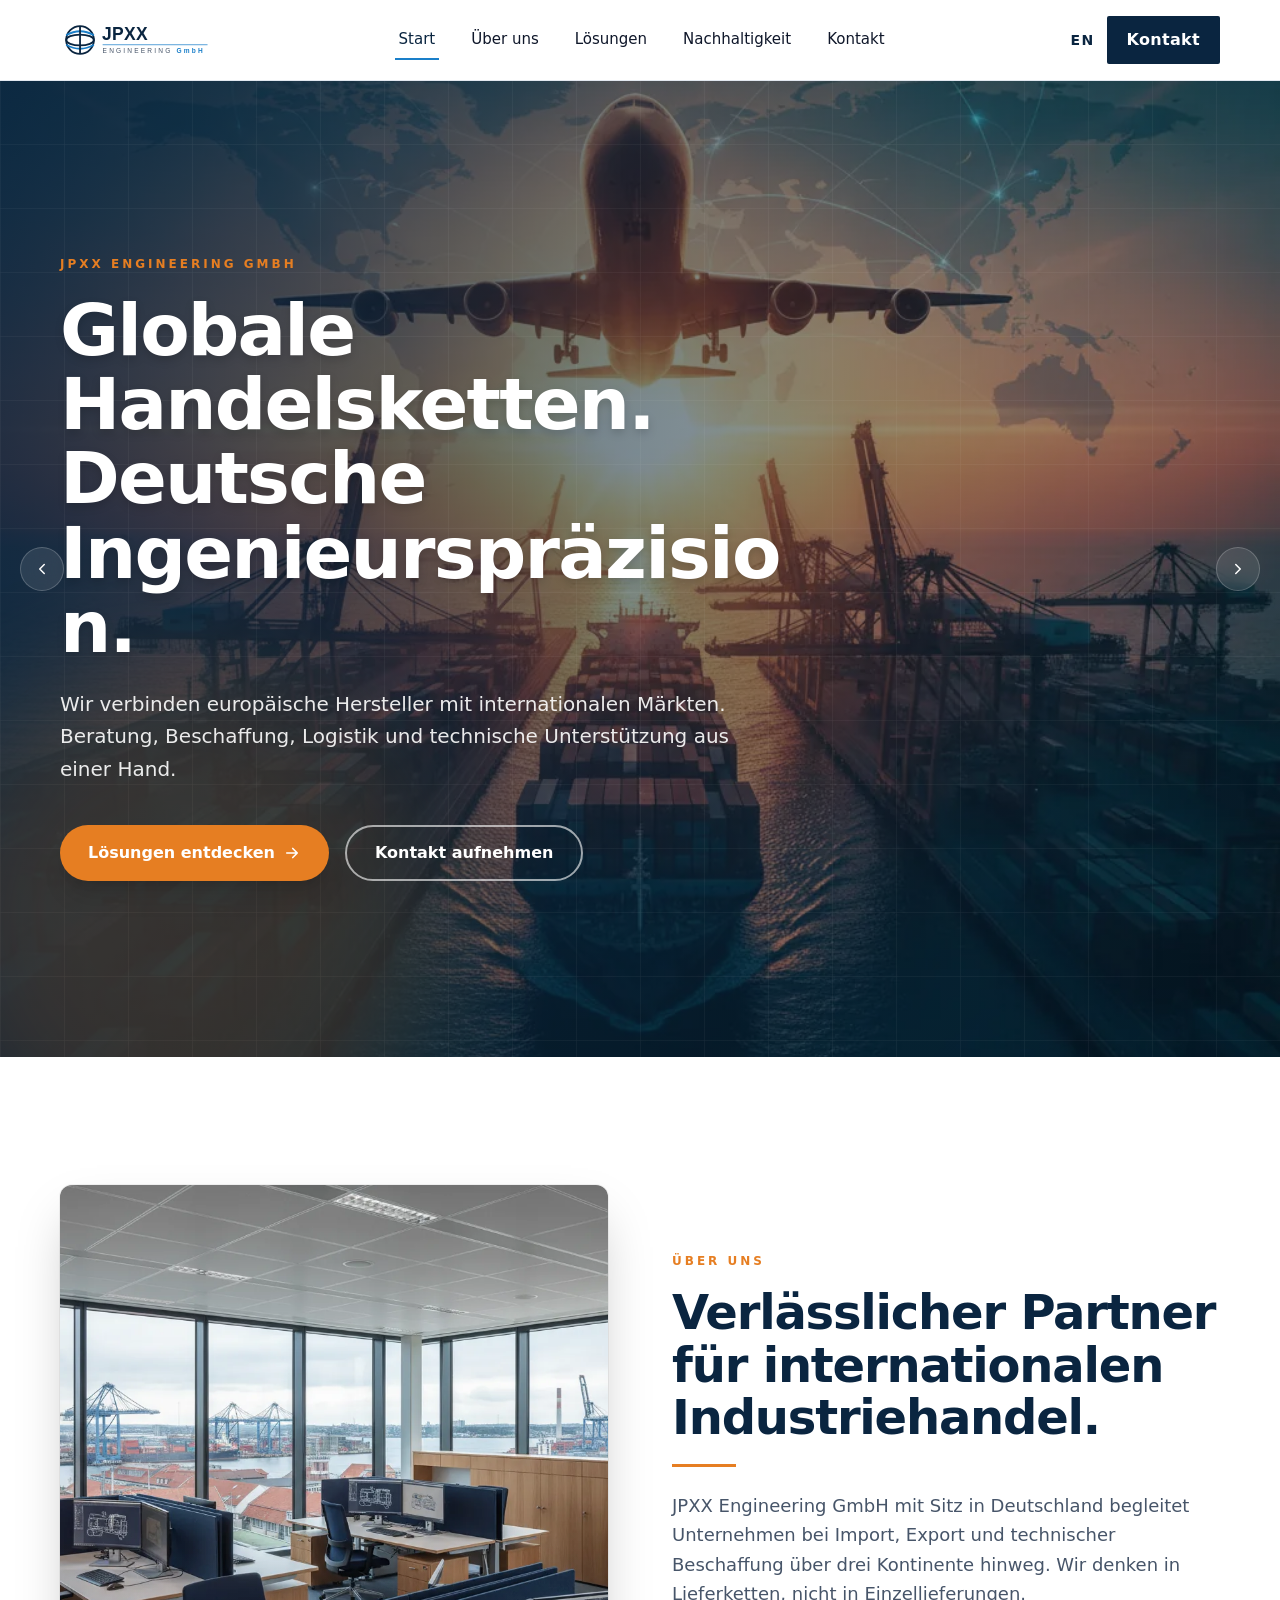
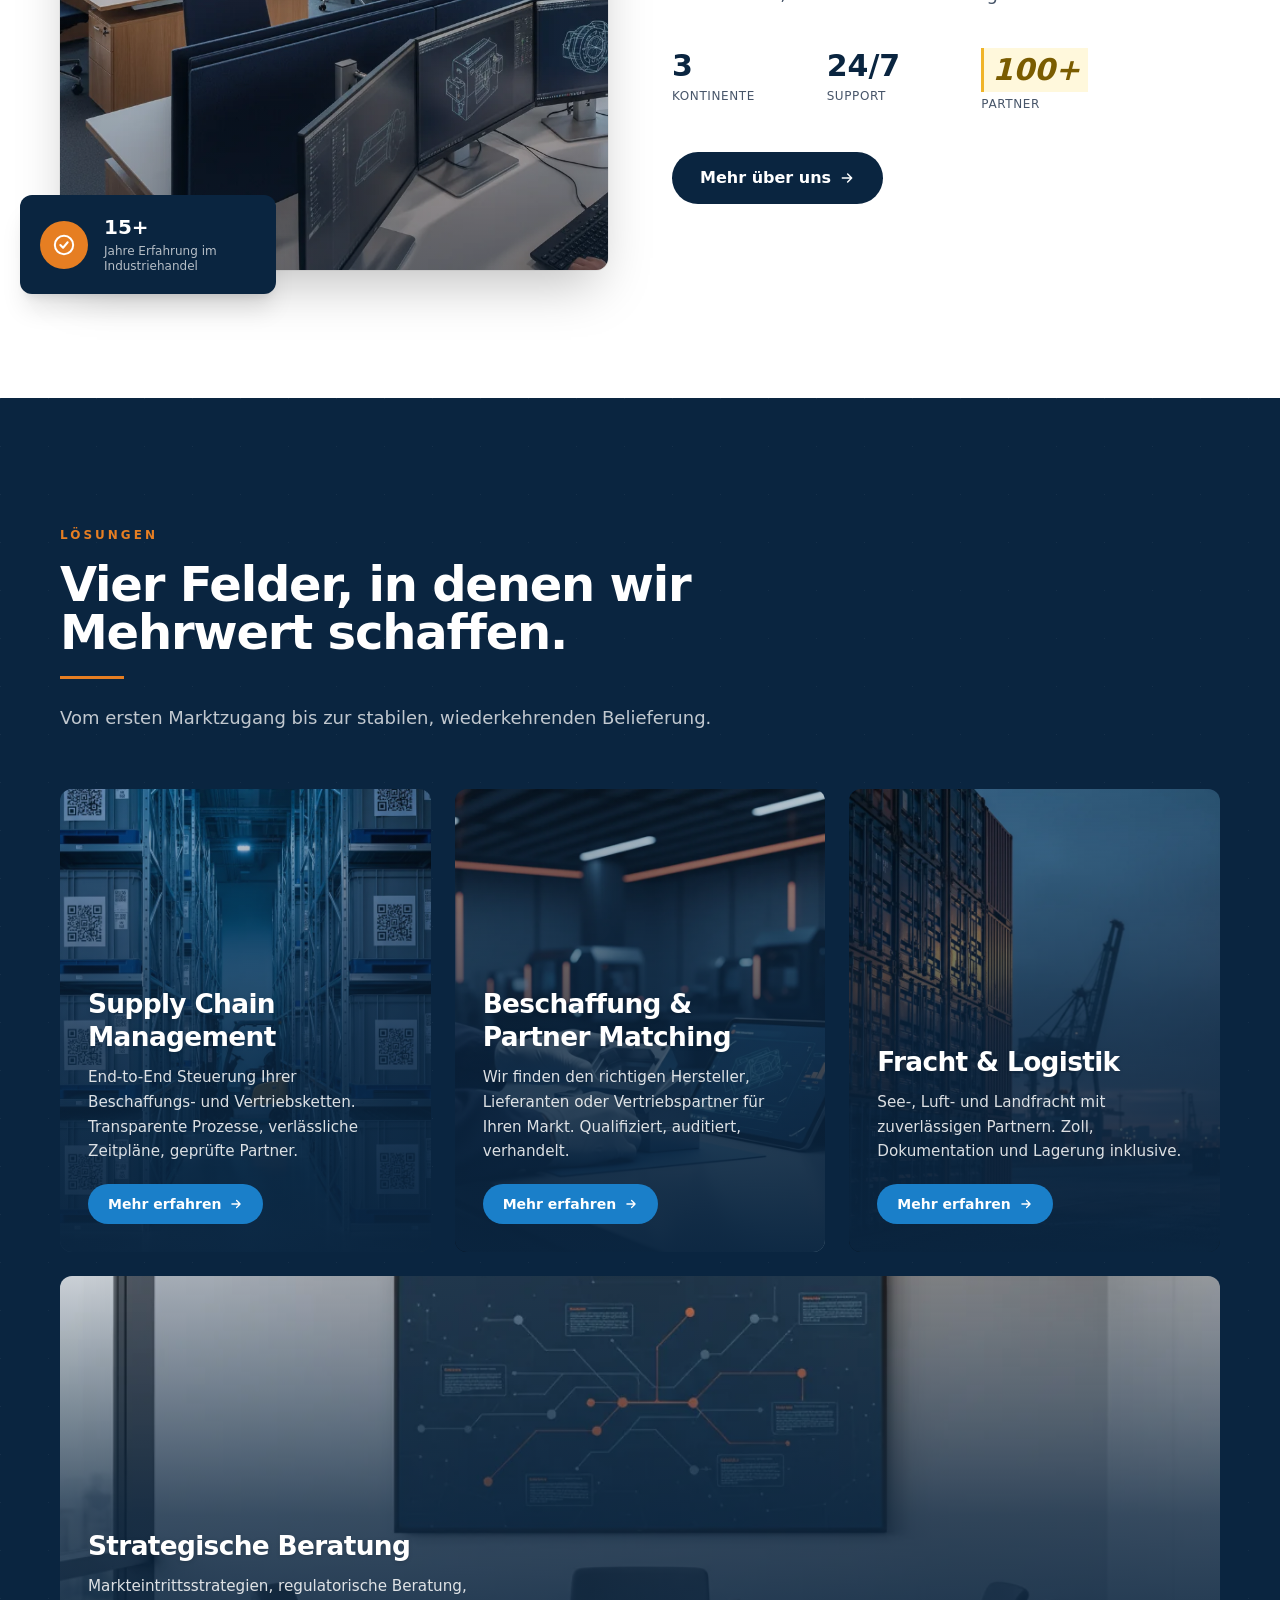
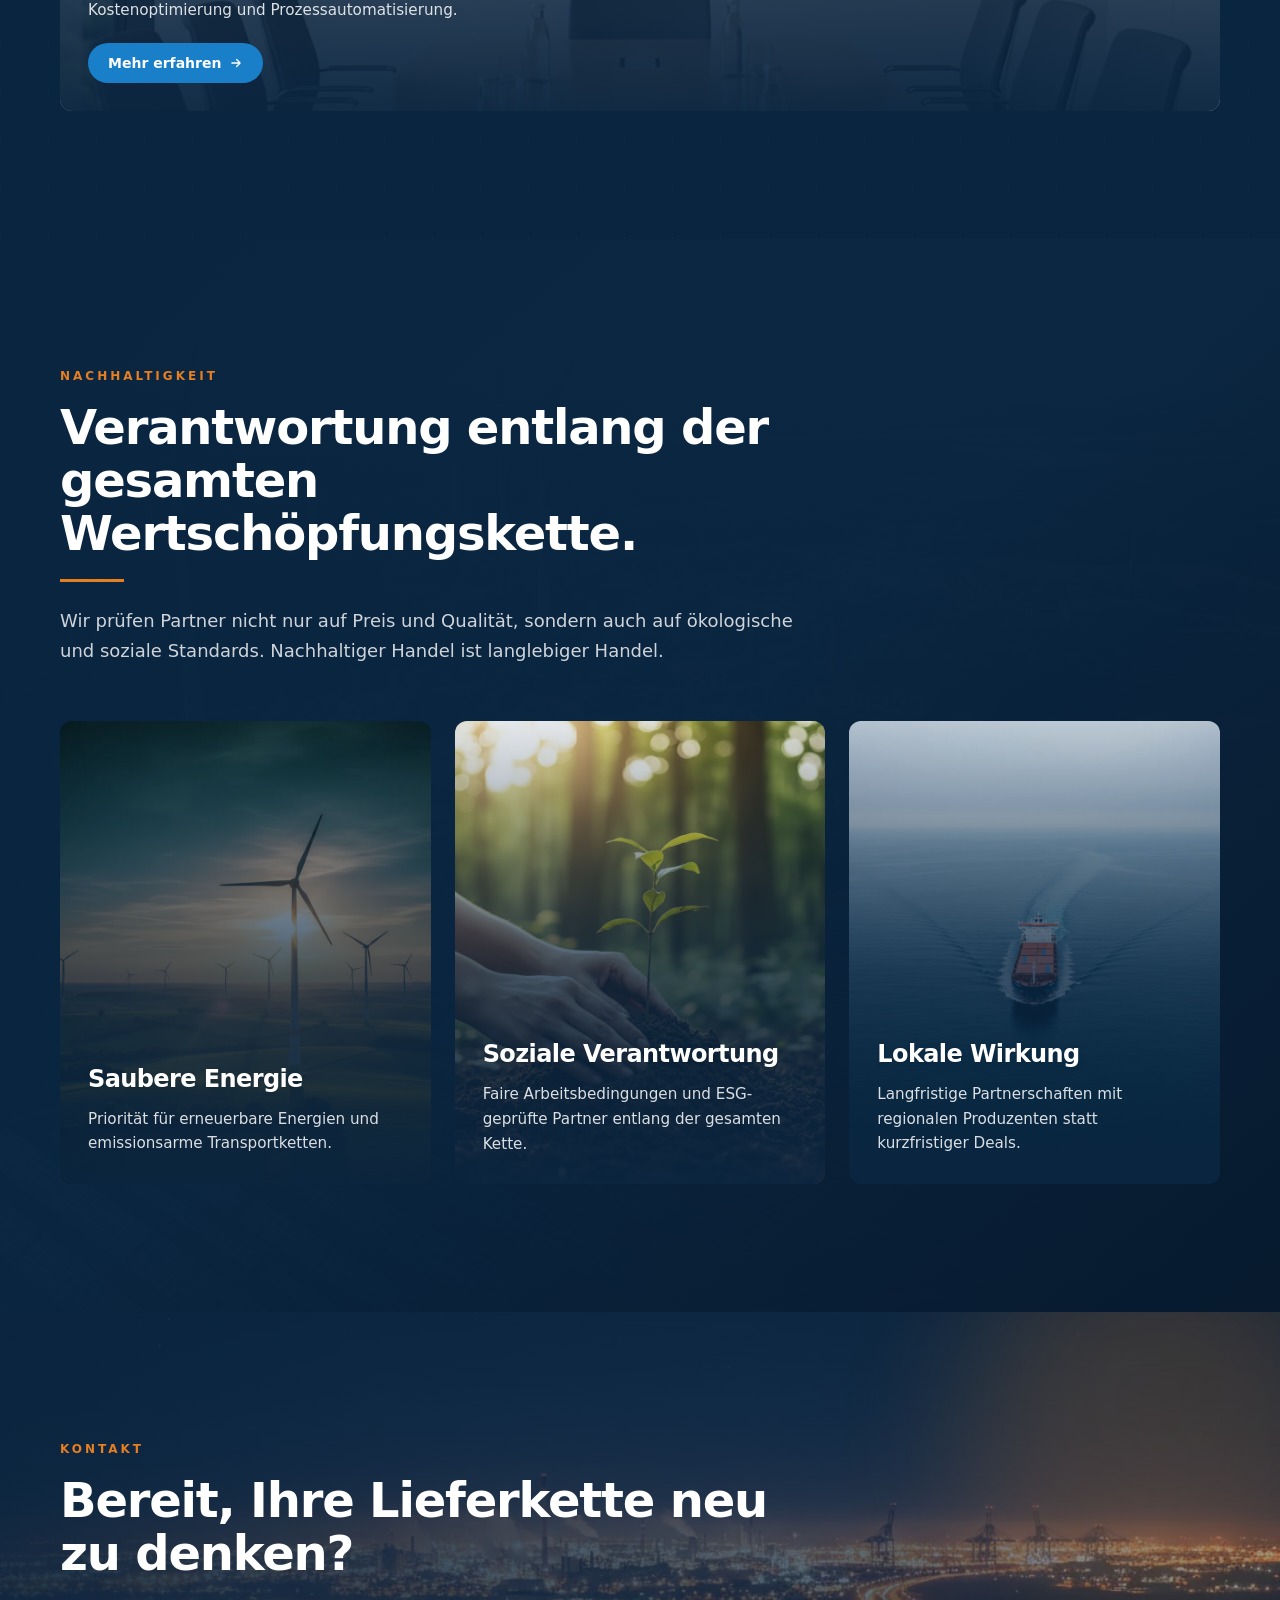
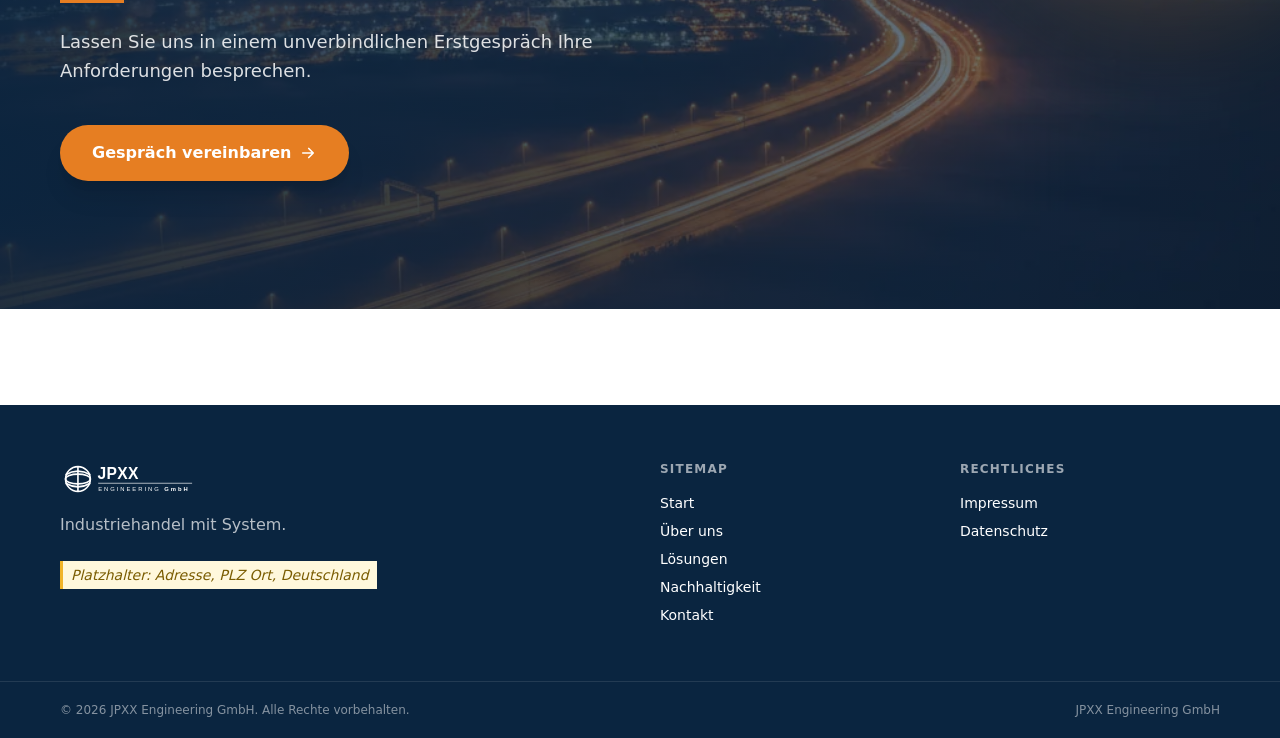
==== de/index.html @ 020861b6 "mobile: hero overflow fix (responsive type + proper flex column)" ====
<!DOCTYPE html><html lang="de"><head><meta charset="utf-8"><meta name="viewport" content="width=device-width, initial-scale=1"><meta name="generator" content="Astro v7.4.0"><link rel="icon" type="image/svg+xml" href="/favicon.svg"><title>Start | JPXX Engineering GmbH</title><meta name="description" content="JPXX Engineering GmbH — Internationaler Industriehandel, Beschaffung, Logistik und Beratung."><link rel="alternate" hreflang="de" href="https://jpxx.de/de"><link rel="alternate" hreflang="en" href="https://jpxx.de/en"><link rel="alternate" hreflang="x-default" href="https://jpxx.de/de"><meta property="og:title" content="Start | JPXX Engineering GmbH"><meta property="og:description" content="JPXX Engineering GmbH — Internationaler Industriehandel, Beschaffung, Logistik und Beratung."><meta property="og:type" content="website"><meta property="og:url" content="https://jpxx.de/de"><link rel="stylesheet" href="/_astro/Base.DyMjLaG7.css"></head><body><a href="#main" class="sr-only focus:not-sr-only focus:absolute focus:top-2 focus:left-2 focus:z-50 focus:bg-white focus:px-4 focus:py-2 focus:ring">Skip to content</a><header class="fixed top-0 inset-x-0 z-40 bg-white/95 backdrop-blur border-b border-[var(--color-rule)]"><div class="container-wide flex items-center justify-between h-20"><a href="/de" class="flex items-center" aria-label="JPXX Engineering GmbH"><img src="/logo.svg" alt="JPXX Engineering GmbH" class="h-10 w-auto"></a><nav class="hidden md:flex items-center gap-7" aria-label="Primary"><a href="/de" class="nav-link is-active">Start</a><a href="/de/ueber-uns" class="nav-link ">Über uns</a><a href="/de/loesungen" class="nav-link ">Lösungen</a><a href="/de/nachhaltigkeit" class="nav-link ">Nachhaltigkeit</a><a href="/de/kontakt" class="nav-link ">Kontakt</a></nav><div class="flex items-center gap-3"><a href="/en" class="text-sm font-semibold uppercase tracking-widest text-[var(--color-brand-navy)] hover:text-[var(--color-brand-blue)]" aria-label="Switch to EN">EN</a><a href="/de/kontakt" class="btn btn-primary hidden sm:inline-flex">Kontakt</a></div></div><!-- mobile nav --><nav class="md:hidden border-t border-[var(--color-rule)] overflow-x-auto" aria-label="Mobile primary"><div class="container-wide flex items-center gap-4 py-2"><a href="/de" class="nav-link whitespace-nowrap is-active">Start</a><a href="/de/ueber-uns" class="nav-link whitespace-nowrap ">Über uns</a><a href="/de/loesungen" class="nav-link whitespace-nowrap ">Lösungen</a><a href="/de/nachhaltigkeit" class="nav-link whitespace-nowrap ">Nachhaltigkeit</a><a href="/de/kontakt" class="nav-link whitespace-nowrap ">Kontakt</a></div></nav></header><main id="main" class="pt-20"><section class="relative overflow-hidden text-white"><img src="/img/hero-wide.webp" alt="" loading="eager" fetchpriority="high" class="absolute inset-0 w-full h-full object-cover"><!-- Darken + warm vignette for text legibility --><div class="absolute inset-0 bg-[linear-gradient(100deg,rgba(10,37,64,0.88)_0%,rgba(10,37,64,0.55)_45%,rgba(10,37,64,0.25)_100%)]" aria-hidden="true"></div><!-- Subtle grid overlay (world-network vibe) --><div class="absolute inset-0 opacity-[0.08] mix-blend-screen" aria-hidden="true" style="background-image: linear-gradient(to right, rgba(255,255,255,.5) 1px, transparent 1px), linear-gradient(to bottom, rgba(255,255,255,.5) 1px, transparent 1px); background-size: 64px 64px;"></div><!-- Orange glow accent --><div class="absolute -bottom-32 -left-20 w-[520px] h-[520px] rounded-full bg-[var(--color-brand-orange)] opacity-20 blur-3xl" aria-hidden="true"></div><div class="container-wide relative py-24 md:py-36 lg:py-44 min-h-[85vh] flex items-center"><div class="max-w-3xl w-full min-w-0"><p class="eyebrow-orange text-xs md:text-sm">JPXX Engineering GmbH</p><h1 class="font-display mt-5 text-4xl sm:text-5xl md:text-6xl lg:text-7xl leading-[1.08] md:leading-[1.03] font-bold tracking-tight drop-shadow-lg break-words">Globale Handelsketten. Deutsche Ingenieurspräzision.</h1><p class="mt-6 text-base sm:text-lg md:text-xl text-white/90 max-w-2xl leading-relaxed">Wir verbinden europäische Hersteller mit internationalen Märkten. Beratung, Beschaffung, Logistik und technische Unterstützung aus einer Hand.</p><div class="mt-8 md:mt-10 flex flex-wrap gap-3 md:gap-4"><a href="/de/loesungen" class="inline-flex items-center gap-2 rounded-full bg-[var(--color-brand-orange)] hover:bg-[#d26812] text-white px-7 py-3.5 font-semibold shadow-xl shadow-[var(--color-brand-orange)]/30 transition">Lösungen entdecken<svg width="18" height="18" viewBox="0 0 24 24" fill="none" aria-hidden="true"><path d="M5 12h14M13 6l6 6-6 6" stroke="currentColor" stroke-width="2.2" stroke-linecap="round" stroke-linejoin="round"></path></svg></a><a href="/de/kontakt" class="inline-flex items-center gap-2 rounded-full border-2 border-white/60 hover:border-white hover:bg-white/10 text-white px-7 py-3.5 font-semibold transition">Kontakt aufnehmen</a></div></div></div><!-- Carousel-style side arrows (visual flair only) --><button aria-label="prev" class="hidden md:flex absolute left-5 top-1/2 -translate-y-1/2 w-11 h-11 items-center justify-center rounded-full bg-white/10 hover:bg-white/20 backdrop-blur border border-white/20 text-white transition"><svg width="18" height="18" viewBox="0 0 24 24" fill="none"><path d="M15 6l-6 6 6 6" stroke="currentColor" stroke-width="2" stroke-linecap="round" stroke-linejoin="round"></path></svg></button><button aria-label="next" class="hidden md:flex absolute right-5 top-1/2 -translate-y-1/2 w-11 h-11 items-center justify-center rounded-full bg-white/10 hover:bg-white/20 backdrop-blur border border-white/20 text-white transition"><svg width="18" height="18" viewBox="0 0 24 24" fill="none"><path d="M9 6l6 6-6 6" stroke="currentColor" stroke-width="2" stroke-linecap="round" stroke-linejoin="round"></path></svg></button></section><section class="py-24 md:py-32 bg-white relative overflow-hidden"><div class="container-wide grid md:grid-cols-12 gap-16 items-center"><div class="md:col-span-6 relative"><div class="relative aspect-[4/5] overflow-hidden rounded-xl shadow-2xl ring-1 ring-black/5"><img src="/img/about-team.webp" alt="" loading="lazy" class="absolute inset-0 w-full h-full object-cover"><div class="absolute inset-0 bg-gradient-to-t from-[var(--color-brand-navy)]/40 via-transparent to-transparent" aria-hidden="true"></div></div><!-- Floating chip overlapping bottom-left of image, TIMAN-style --><div class="hidden md:flex absolute -bottom-6 -left-6 lg:-left-10 w-64 bg-[var(--color-brand-navy)] text-white rounded-xl shadow-xl p-5 items-center gap-4"><div class="w-12 h-12 rounded-full bg-[var(--color-brand-orange)] flex items-center justify-center shrink-0"><svg width="22" height="22" viewBox="0 0 24 24" fill="none"><path d="M12 2a10 10 0 100 20 10 10 0 000-20zM8 12l3 3 5-6" stroke="white" stroke-width="2.2" stroke-linecap="round" stroke-linejoin="round"></path></svg></div><div><div class="text-xl font-bold leading-tight">15+</div><div class="text-xs text-white/70 leading-tight mt-1">Jahre Erfahrung im Industriehandel</div></div></div></div><div class="md:col-span-6"><p class="eyebrow-orange">Über uns</p><h2 class="font-display mt-4 text-3xl md:text-5xl font-bold tracking-tight leading-[1.1] text-[var(--color-brand-navy)]">Verlässlicher Partner für internationalen Industriehandel.</h2><div class="mt-5 h-[3px] w-16 bg-[var(--color-brand-orange)]"></div><p class="mt-6 text-lg text-[var(--color-ink-soft)] leading-relaxed">JPXX Engineering GmbH mit Sitz in Deutschland begleitet Unternehmen bei Import, Export und technischer Beschaffung über drei Kontinente hinweg. Wir denken in Lieferketten, nicht in Einzellieferungen.</p><div class="mt-10 grid grid-cols-3 gap-4 max-w-md"><div><div class="text-3xl font-bold text-[var(--color-brand-navy)]">3</div><div class="text-xs text-[var(--color-ink-soft)] mt-1 uppercase tracking-wider">Kontinente</div></div><div><div class="text-3xl font-bold text-[var(--color-brand-navy)]">24/7</div><div class="text-xs text-[var(--color-ink-soft)] mt-1 uppercase tracking-wider">Support</div></div><div><div class="text-3xl font-bold text-[var(--color-brand-navy)]"><span class="placeholder">100+</span></div><div class="text-xs text-[var(--color-ink-soft)] mt-1 uppercase tracking-wider">Partner</div></div></div><a href="/de/ueber-uns" class="mt-10 inline-flex items-center gap-2 rounded-full bg-[var(--color-brand-navy)] hover:bg-[#133a5f] text-white px-7 py-3.5 font-semibold transition">Mehr über uns<svg width="16" height="16" viewBox="0 0 24 24" fill="none"><path d="M5 12h14M13 6l6 6-6 6" stroke="currentColor" stroke-width="2.2" stroke-linecap="round" stroke-linejoin="round"></path></svg></a></div></div></section><section class="py-24 md:py-32 bg-[var(--color-brand-navy)] text-white relative overflow-hidden"><!-- subtle diagonal highlight --><div class="absolute inset-0 opacity-[0.05]" aria-hidden="true" style="background-image: linear-gradient(135deg, white 1px, transparent 1px); background-size: 48px 48px;"></div><div class="container-wide relative"><p class="eyebrow-orange">Lösungen</p><h2 class="font-display mt-4 text-3xl md:text-5xl font-bold tracking-tight max-w-3xl">Vier Felder, in denen wir Mehrwert schaffen.</h2><div class="mt-5 h-[3px] w-16 bg-[var(--color-brand-orange)]"></div><p class="mt-6 text-white/75 text-lg max-w-2xl leading-relaxed">Vom ersten Marktzugang bis zur stabilen, wiederkehrenden Belieferung.</p><div class="mt-14 grid gap-6 sm:grid-cols-2 lg:grid-cols-3 xl:grid-cols-3"><article class="group relative overflow-hidden rounded-xl aspect-[4/5] isolate transition-transform hover:-translate-y-1 "><img src="/img/solutions-supply.webp" alt="" loading="lazy" class="absolute inset-0 w-full h-full object-cover transition-transform duration-700 group-hover:scale-110"><!-- navy gradient overlay --><div class="absolute inset-0 bg-[linear-gradient(180deg,rgba(10,37,64,0.15)_0%,rgba(10,37,64,0.75)_55%,rgba(10,37,64,0.95)_100%)]" aria-hidden="true"></div><div class="absolute inset-0 p-7 flex flex-col justify-end"><h3 class="font-display text-2xl md:text-[1.65rem] font-bold leading-tight tracking-tight drop-shadow">Supply Chain Management</h3><p class="mt-3 text-white/85 text-[0.95rem] leading-relaxed max-w-md">End-to-End Steuerung Ihrer Beschaffungs- und Vertriebsketten. Transparente Prozesse, verlässliche Zeitpläne, geprüfte Partner.</p><a href="/de/loesungen" class="mt-5 inline-flex self-start items-center gap-2 rounded-full bg-[var(--color-brand-blue)] hover:bg-[#166cae] text-white text-sm font-semibold px-5 py-2.5 transition">Mehr erfahren<svg width="14" height="14" viewBox="0 0 24 24" fill="none"><path d="M5 12h14M13 6l6 6-6 6" stroke="currentColor" stroke-width="2.2" stroke-linecap="round" stroke-linejoin="round"></path></svg></a></div></article><article class="group relative overflow-hidden rounded-xl aspect-[4/5] isolate transition-transform hover:-translate-y-1 "><img src="/img/solutions-sourcing.webp" alt="" loading="lazy" class="absolute inset-0 w-full h-full object-cover transition-transform duration-700 group-hover:scale-110"><!-- navy gradient overlay --><div class="absolute inset-0 bg-[linear-gradient(180deg,rgba(10,37,64,0.15)_0%,rgba(10,37,64,0.75)_55%,rgba(10,37,64,0.95)_100%)]" aria-hidden="true"></div><div class="absolute inset-0 p-7 flex flex-col justify-end"><h3 class="font-display text-2xl md:text-[1.65rem] font-bold leading-tight tracking-tight drop-shadow">Beschaffung &amp; Partner Matching</h3><p class="mt-3 text-white/85 text-[0.95rem] leading-relaxed max-w-md">Wir finden den richtigen Hersteller, Lieferanten oder Vertriebspartner für Ihren Markt. Qualifiziert, auditiert, verhandelt.</p><a href="/de/loesungen" class="mt-5 inline-flex self-start items-center gap-2 rounded-full bg-[var(--color-brand-blue)] hover:bg-[#166cae] text-white text-sm font-semibold px-5 py-2.5 transition">Mehr erfahren<svg width="14" height="14" viewBox="0 0 24 24" fill="none"><path d="M5 12h14M13 6l6 6-6 6" stroke="currentColor" stroke-width="2.2" stroke-linecap="round" stroke-linejoin="round"></path></svg></a></div></article><article class="group relative overflow-hidden rounded-xl aspect-[4/5] isolate transition-transform hover:-translate-y-1 "><img src="/img/solutions-logistics.webp" alt="" loading="lazy" class="absolute inset-0 w-full h-full object-cover transition-transform duration-700 group-hover:scale-110"><!-- navy gradient overlay --><div class="absolute inset-0 bg-[linear-gradient(180deg,rgba(10,37,64,0.15)_0%,rgba(10,37,64,0.75)_55%,rgba(10,37,64,0.95)_100%)]" aria-hidden="true"></div><div class="absolute inset-0 p-7 flex flex-col justify-end"><h3 class="font-display text-2xl md:text-[1.65rem] font-bold leading-tight tracking-tight drop-shadow">Fracht &amp; Logistik</h3><p class="mt-3 text-white/85 text-[0.95rem] leading-relaxed max-w-md">See-, Luft- und Landfracht mit zuverlässigen Partnern. Zoll, Dokumentation und Lagerung inklusive.</p><a href="/de/loesungen" class="mt-5 inline-flex self-start items-center gap-2 rounded-full bg-[var(--color-brand-blue)] hover:bg-[#166cae] text-white text-sm font-semibold px-5 py-2.5 transition">Mehr erfahren<svg width="14" height="14" viewBox="0 0 24 24" fill="none"><path d="M5 12h14M13 6l6 6-6 6" stroke="currentColor" stroke-width="2.2" stroke-linecap="round" stroke-linejoin="round"></path></svg></a></div></article><article class="group relative overflow-hidden rounded-xl aspect-[4/5] isolate transition-transform hover:-translate-y-1 lg:col-span-3 lg:aspect-[16/6]"><img src="/img/solutions-consulting.webp" alt="" loading="lazy" class="absolute inset-0 w-full h-full object-cover transition-transform duration-700 group-hover:scale-110"><!-- navy gradient overlay --><div class="absolute inset-0 bg-[linear-gradient(180deg,rgba(10,37,64,0.15)_0%,rgba(10,37,64,0.75)_55%,rgba(10,37,64,0.95)_100%)]" aria-hidden="true"></div><div class="absolute inset-0 p-7 flex flex-col justify-end"><h3 class="font-display text-2xl md:text-[1.65rem] font-bold leading-tight tracking-tight drop-shadow">Strategische Beratung</h3><p class="mt-3 text-white/85 text-[0.95rem] leading-relaxed max-w-md">Markteintrittsstrategien, regulatorische Beratung, Kostenoptimierung und Prozessautomatisierung.</p><a href="/de/loesungen" class="mt-5 inline-flex self-start items-center gap-2 rounded-full bg-[var(--color-brand-blue)] hover:bg-[#166cae] text-white text-sm font-semibold px-5 py-2.5 transition">Mehr erfahren<svg width="14" height="14" viewBox="0 0 24 24" fill="none"><path d="M5 12h14M13 6l6 6-6 6" stroke="currentColor" stroke-width="2.2" stroke-linecap="round" stroke-linejoin="round"></path></svg></a></div></article></div></div></section><section class="relative py-24 md:py-32 bg-[var(--color-brand-navy)] text-white overflow-hidden"><img src="/img/sustain-bg.webp" alt="" loading="lazy" class="absolute inset-0 w-full h-full object-cover opacity-15" aria-hidden="true"><div class="absolute inset-0 bg-gradient-to-br from-[var(--color-brand-navy)] via-[var(--color-brand-navy)]/90 to-[#071a2e]" aria-hidden="true"></div><div class="container-wide relative"><div class="max-w-3xl"><p class="eyebrow-orange">Nachhaltigkeit</p><h2 class="font-display mt-4 text-3xl md:text-5xl font-bold tracking-tight leading-[1.1]">Verantwortung entlang der gesamten Wertschöpfungskette.</h2><div class="mt-5 h-[3px] w-16 bg-[var(--color-brand-orange)]"></div><p class="mt-6 text-white/80 text-lg leading-relaxed">Wir prüfen Partner nicht nur auf Preis und Qualität, sondern auch auf ökologische und soziale Standards. Nachhaltiger Handel ist langlebiger Handel.</p></div><div class="mt-14 grid gap-6 md:grid-cols-3"><article class="group relative aspect-[4/5] overflow-hidden rounded-xl isolate transition-transform hover:-translate-y-1"><img src="/img/sustain-card-1.webp" alt="" loading="lazy" class="absolute inset-0 w-full h-full object-cover transition-transform duration-700 group-hover:scale-110"><div class="absolute inset-0 bg-[linear-gradient(180deg,rgba(10,37,64,0.1)_0%,rgba(10,37,64,0.75)_55%,rgba(10,37,64,0.95)_100%)]" aria-hidden="true"></div><div class="absolute inset-0 p-7 flex flex-col justify-end"><h3 class="font-display text-2xl font-bold tracking-tight drop-shadow">Saubere Energie</h3><p class="mt-3 text-white/85 text-[0.95rem] leading-relaxed">Priorität für erneuerbare Energien und emissionsarme Transportketten.</p></div></article><article class="group relative aspect-[4/5] overflow-hidden rounded-xl isolate transition-transform hover:-translate-y-1"><img src="/img/sustain-card-2.webp" alt="" loading="lazy" class="absolute inset-0 w-full h-full object-cover transition-transform duration-700 group-hover:scale-110"><div class="absolute inset-0 bg-[linear-gradient(180deg,rgba(10,37,64,0.1)_0%,rgba(10,37,64,0.75)_55%,rgba(10,37,64,0.95)_100%)]" aria-hidden="true"></div><div class="absolute inset-0 p-7 flex flex-col justify-end"><h3 class="font-display text-2xl font-bold tracking-tight drop-shadow">Soziale Verantwortung</h3><p class="mt-3 text-white/85 text-[0.95rem] leading-relaxed">Faire Arbeitsbedingungen und ESG-geprüfte Partner entlang der gesamten Kette.</p></div></article><article class="group relative aspect-[4/5] overflow-hidden rounded-xl isolate transition-transform hover:-translate-y-1"><img src="/img/sustain-card-3.webp" alt="" loading="lazy" class="absolute inset-0 w-full h-full object-cover transition-transform duration-700 group-hover:scale-110"><div class="absolute inset-0 bg-[linear-gradient(180deg,rgba(10,37,64,0.1)_0%,rgba(10,37,64,0.75)_55%,rgba(10,37,64,0.95)_100%)]" aria-hidden="true"></div><div class="absolute inset-0 p-7 flex flex-col justify-end"><h3 class="font-display text-2xl font-bold tracking-tight drop-shadow">Lokale Wirkung</h3><p class="mt-3 text-white/85 text-[0.95rem] leading-relaxed">Langfristige Partnerschaften mit regionalen Produzenten statt kurzfristiger Deals.</p></div></article></div></div></section><section class="relative overflow-hidden text-white"><img src="/img/cta-banner.webp" alt="" loading="lazy" class="absolute inset-0 w-full h-full object-cover"><div class="absolute inset-0 bg-[linear-gradient(90deg,rgba(10,37,64,0.9)_0%,rgba(10,37,64,0.65)_70%,rgba(10,37,64,0.4)_100%)]" aria-hidden="true"></div><div class="absolute -top-20 -right-20 w-[400px] h-[400px] rounded-full bg-[var(--color-brand-orange)] opacity-20 blur-3xl" aria-hidden="true"></div><div class="container-wide relative py-24 md:py-32"><div class="max-w-3xl"><p class="eyebrow-orange">Kontakt</p><h2 class="font-display mt-4 text-3xl md:text-5xl font-bold tracking-tight leading-[1.1]">Bereit, Ihre Lieferkette neu zu denken?</h2><div class="mt-5 h-[3px] w-16 bg-[var(--color-brand-orange)]"></div><p class="mt-6 text-white/85 text-lg leading-relaxed max-w-2xl">Lassen Sie uns in einem unverbindlichen Erstgespräch Ihre Anforderungen besprechen.</p><a href="/de/kontakt" class="mt-10 inline-flex items-center gap-2 rounded-full bg-[var(--color-brand-orange)] hover:bg-[#d26812] text-white px-8 py-4 font-semibold text-base shadow-xl shadow-[var(--color-brand-orange)]/30 transition">Gespräch vereinbaren<svg width="18" height="18" viewBox="0 0 24 24" fill="none"><path d="M5 12h14M13 6l6 6-6 6" stroke="currentColor" stroke-width="2.2" stroke-linecap="round" stroke-linejoin="round"></path></svg></a></div></div></section></main><footer class="mt-24 bg-[var(--color-brand-navy)] text-white"><div class="container-wide py-14 grid gap-10 md:grid-cols-4"><div class="md:col-span-2"><div class="flex items-center gap-3 mb-4"><img src="/logo.svg" alt="JPXX Engineering GmbH" class="h-9 w-auto brightness-0 invert"></div><p class="text-white/70 max-w-md">Industriehandel mit System.</p><p class="text-white/50 text-sm mt-6"><span class="placeholder">Platzhalter: Adresse, PLZ Ort, Deutschland</span></p></div><div><h4 class="font-semibold uppercase tracking-widest text-xs text-white/60 mb-4">Sitemap</h4><ul class="space-y-2 text-sm"><li><a class="hover:text-[var(--color-brand-blue)]" href="/de">Start</a></li><li><a class="hover:text-[var(--color-brand-blue)]" href="/de/ueber-uns">Über uns</a></li><li><a class="hover:text-[var(--color-brand-blue)]" href="/de/loesungen">Lösungen</a></li><li><a class="hover:text-[var(--color-brand-blue)]" href="/de/nachhaltigkeit">Nachhaltigkeit</a></li><li><a class="hover:text-[var(--color-brand-blue)]" href="/de/kontakt">Kontakt</a></li></ul></div><div><h4 class="font-semibold uppercase tracking-widest text-xs text-white/60 mb-4">Rechtliches</h4><ul class="space-y-2 text-sm"><li><a class="hover:text-[var(--color-brand-blue)]" href="/de/impressum">Impressum</a></li><li><a class="hover:text-[var(--color-brand-blue)]" href="/de/datenschutz">Datenschutz</a></li></ul></div></div><div class="border-t border-white/10"><div class="container-wide py-5 text-xs text-white/50 flex flex-wrap gap-4 justify-between"><span>© 2026 JPXX Engineering GmbH. Alle Rechte vorbehalten.</span><span>JPXX Engineering GmbH</span></div></div></footer></body></html>
---- _astro/Base.DyMjLaG7.css ----
/*! tailwindcss v4.3.3 | MIT License | https://tailwindcss.com */
@layer properties{@supports (((-webkit-hyphens:none)) and (not (margin-trim:inline))) or ((-moz-orient:inline) and (not (color:rgb(from red r g b)))){*,:before,:after,::backdrop{--tw-translate-x:0;--tw-translate-y:0;--tw-translate-z:0;--tw-rotate-x:initial;--tw-rotate-y:initial;--tw-rotate-z:initial;--tw-skew-x:initial;--tw-skew-y:initial;--tw-space-y-reverse:0;--tw-border-style:solid;--tw-gradient-position:initial;--tw-gradient-from:#0000;--tw-gradient-via:#0000;--tw-gradient-to:#0000;--tw-gradient-stops:initial;--tw-gradient-via-stops:initial;--tw-gradient-from-position:0%;--tw-gradient-via-position:50%;--tw-gradient-to-position:100%;--tw-leading:initial;--tw-font-weight:initial;--tw-tracking:initial;--tw-shadow:0 0 #0000;--tw-shadow-color:initial;--tw-shadow-alpha:100%;--tw-inset-shadow:0 0 #0000;--tw-inset-shadow-color:initial;--tw-inset-shadow-alpha:100%;--tw-ring-color:initial;--tw-ring-shadow:0 0 #0000;--tw-inset-ring-color:initial;--tw-inset-ring-shadow:0 0 #0000;--tw-ring-inset:initial;--tw-ring-offset-width:0px;--tw-ring-offset-color:#fff;--tw-ring-offset-shadow:0 0 #0000;--tw-blur:initial;--tw-brightness:initial;--tw-contrast:initial;--tw-grayscale:initial;--tw-hue-rotate:initial;--tw-invert:initial;--tw-opacity:initial;--tw-saturate:initial;--tw-sepia:initial;--tw-drop-shadow:initial;--tw-drop-shadow-color:initial;--tw-drop-shadow-alpha:100%;--tw-drop-shadow-size:initial;--tw-backdrop-blur:initial;--tw-backdrop-brightness:initial;--tw-backdrop-contrast:initial;--tw-backdrop-grayscale:initial;--tw-backdrop-hue-rotate:initial;--tw-backdrop-invert:initial;--tw-backdrop-opacity:initial;--tw-backdrop-saturate:initial;--tw-backdrop-sepia:initial;--tw-duration:initial;--tw-scale-x:1;--tw-scale-y:1;--tw-scale-z:1}}}@layer theme{:root,:host{--font-sans:ui-sans-serif, system-ui, "Helvetica Neue", Arial, sans-serif;--font-mono:ui-monospace, SFMono-Regular, Menlo, Monaco, Consolas, "Liberation Mono", "Courier New", monospace;--color-black:#000;--color-white:#fff;--spacing:.25rem;--container-md:28rem;--container-2xl:42rem;--container-3xl:48rem;--text-xs:.75rem;--text-xs--line-height:calc(1 / .75);--text-sm:.875rem;--text-sm--line-height:calc(1.25 / .875);--text-base:1rem;--text-base--line-height:calc(1.5 / 1);--text-lg:1.125rem;--text-lg--line-height:calc(1.75 / 1.125);--text-xl:1.25rem;--text-xl--line-height:calc(1.75 / 1.25);--text-2xl:1.5rem;--text-2xl--line-height:calc(2 / 1.5);--text-3xl:1.875rem;--text-3xl--line-height:calc(2.25 / 1.875);--text-4xl:2.25rem;--text-4xl--line-height:calc(2.5 / 2.25);--text-5xl:3rem;--text-5xl--line-height:1;--text-6xl:3.75rem;--text-6xl--line-height:1;--text-7xl:4.5rem;--text-7xl--line-height:1;--font-weight-medium:500;--font-weight-semibold:600;--font-weight-bold:700;--tracking-tight:-.025em;--tracking-wider:.05em;--tracking-widest:.1em;--leading-tight:1.25;--leading-relaxed:1.625;--radius-sm:.25rem;--radius-xl:.75rem;--drop-shadow-lg:0 4px 4px #00000026;--blur-3xl:64px;--default-transition-duration:.15s;--default-transition-timing-function:cubic-bezier(.4, 0, .2, 1);--default-font-family:var(--font-sans);--default-mono-font-family:var(--font-mono);--color-brand-navy:#0a2540;--color-brand-navy-900:#061a2e;--color-brand-blue:#1a7fc9;--color-brand-orange:#e67e22;--color-ink:#0f172a;--color-ink-soft:#475569;--color-paper:#fff;--color-paper-soft:#f6f8fb;--color-rule:#e2e8f0;--font-display:"Inter", ui-sans-serif, system-ui, sans-serif}}@layer base{*,:after,:before,::backdrop{box-sizing:border-box;border:0 solid;margin:0;padding:0}::file-selector-button{box-sizing:border-box;border:0 solid;margin:0;padding:0}html,:host{-webkit-text-size-adjust:100%;tab-size:4;line-height:1.5;font-family:var(--default-font-family,-apple-system, BlinkMacSystemFont, "Segoe UI", Roboto, "Helvetica Neue", "Noto Sans", Arial, sans-serif, "Apple Color Emoji", "Segoe UI Emoji", "Segoe UI Symbol", "Noto Color Emoji");font-feature-settings:var(--default-font-feature-settings,normal);font-variation-settings:var(--default-font-variation-settings,normal);-webkit-tap-highlight-color:transparent}hr{height:0;color:inherit;border-top-width:1px}abbr:where([title]){text-decoration:underline dotted}h1,h2,h3,h4,h5,h6{font-size:inherit;font-weight:inherit}a{color:inherit;-webkit-text-decoration:inherit;-webkit-text-decoration:inherit;-webkit-text-decoration:inherit;text-decoration:inherit}b,strong{font-weight:bolder}code,kbd,samp,pre{font-family:var(--default-mono-font-family,ui-monospace, SFMono-Regular, Menlo, Monaco, Consolas, "Liberation Mono", "Courier New", monospace);font-feature-settings:var(--default-mono-font-feature-settings,normal);font-variation-settings:var(--default-mono-font-variation-settings,normal);font-size:1em}small{font-size:80%}sub,sup{vertical-align:baseline;font-size:75%;line-height:0;position:relative}sub{bottom:-.25em}sup{top:-.5em}table{text-indent:0;border-color:inherit;border-collapse:collapse}:-moz-focusring:where(:not(iframe)){outline:auto}progress{vertical-align:baseline}summary{display:list-item}ol,ul,menu{list-style:none}img,svg,video,canvas,audio,iframe,embed,object{vertical-align:middle;display:block}img,video{max-width:100%;height:auto}button,input,select,optgroup,textarea{font:inherit;font-feature-settings:inherit;font-variation-settings:inherit;letter-spacing:inherit;color:inherit;opacity:1;background-color:#0000;border-radius:0}::file-selector-button{font:inherit;font-feature-settings:inherit;font-variation-settings:inherit;letter-spacing:inherit;color:inherit;opacity:1;background-color:#0000;border-radius:0}:where(select:is([multiple],[size])) optgroup{font-weight:bolder}:where(select:is([multiple],[size])) optgroup option{padding-inline-start:20px}::file-selector-button{margin-inline-end:4px}::placeholder{opacity:1}@supports (not ((-webkit-appearance:-apple-pay-button))) or (contain-intrinsic-size:1px){::placeholder{color:currentColor}@supports (color:color-mix(in lab, red, red)){::placeholder{color:color-mix(in oklab, currentcolor 50%, transparent)}}}textarea{resize:vertical}::-webkit-search-decoration{-webkit-appearance:none}::-webkit-date-and-time-value{min-height:1lh;text-align:inherit}::-webkit-datetime-edit{display:inline-flex}::-webkit-datetime-edit-fields-wrapper{padding:0}::-webkit-datetime-edit{padding-block:0}::-webkit-datetime-edit-year-field{padding-block:0}::-webkit-datetime-edit-month-field{padding-block:0}::-webkit-datetime-edit-day-field{padding-block:0}::-webkit-datetime-edit-hour-field{padding-block:0}::-webkit-datetime-edit-minute-field{padding-block:0}::-webkit-datetime-edit-second-field{padding-block:0}::-webkit-datetime-edit-millisecond-field{padding-block:0}::-webkit-datetime-edit-meridiem-field{padding-block:0}::-webkit-calendar-picker-indicator{line-height:1}:-moz-ui-invalid{box-shadow:none}button,input:where([type=button],[type=reset],[type=submit]){appearance:button}::file-selector-button{appearance:button}::-webkit-inner-spin-button{height:auto}::-webkit-outer-spin-button{height:auto}[hidden]:where(:not([hidden=until-found])){display:none!important}}@layer components;@layer utilities{.sr-only{clip-path:inset(50%);white-space:nowrap;border-width:0;width:1px;height:1px;margin:-1px;padding:0;position:absolute;overflow:hidden}.absolute{position:absolute}.fixed{position:fixed}.relative{position:relative}.inset-0{inset:0}.inset-x-0{inset-inline:0}.-top-20{top:calc(var(--spacing) * -20)}.top-0{top:0}.top-1\/2{top:50%}.-right-20{right:calc(var(--spacing) * -20)}.right-5{right:calc(var(--spacing) * 5)}.-bottom-6{bottom:calc(var(--spacing) * -6)}.-bottom-32{bottom:calc(var(--spacing) * -32)}.-left-6{left:calc(var(--spacing) * -6)}.-left-20{left:calc(var(--spacing) * -20)}.left-5{left:calc(var(--spacing) * 5)}.isolate{isolation:isolate}.z-40{z-index:40}.mt-1{margin-top:var(--spacing)}.mt-3{margin-top:calc(var(--spacing) * 3)}.mt-4{margin-top:calc(var(--spacing) * 4)}.mt-5{margin-top:calc(var(--spacing) * 5)}.mt-6{margin-top:calc(var(--spacing) * 6)}.mt-8{margin-top:calc(var(--spacing) * 8)}.mt-10{margin-top:calc(var(--spacing) * 10)}.mt-14{margin-top:calc(var(--spacing) * 14)}.mt-24{margin-top:calc(var(--spacing) * 24)}.mb-4{margin-bottom:calc(var(--spacing) * 4)}.block{display:block}.flex{display:flex}.grid{display:grid}.hidden{display:none}.inline-flex{display:inline-flex}.aspect-\[4\/5\]{aspect-ratio:4/5}.h-9{height:calc(var(--spacing) * 9)}.h-10{height:calc(var(--spacing) * 10)}.h-11{height:calc(var(--spacing) * 11)}.h-12{height:calc(var(--spacing) * 12)}.h-16{height:calc(var(--spacing) * 16)}.h-20{height:calc(var(--spacing) * 20)}.h-\[3px\]{height:3px}.h-\[400px\]{height:400px}.h-\[520px\]{height:520px}.h-full{height:100%}.min-h-\[85vh\]{min-height:85vh}.w-11{width:calc(var(--spacing) * 11)}.w-12{width:calc(var(--spacing) * 12)}.w-16{width:calc(var(--spacing) * 16)}.w-64{width:calc(var(--spacing) * 64)}.w-\[400px\]{width:400px}.w-\[520px\]{width:520px}.w-auto{width:auto}.w-full{width:100%}.max-w-2xl{max-width:var(--container-2xl)}.max-w-3xl{max-width:var(--container-3xl)}.max-w-md{max-width:var(--container-md)}.max-w-none{max-width:none}.min-w-0{min-width:0}.shrink-0{flex-shrink:0}.-translate-y-1\/2{--tw-translate-y:calc(calc(1 / 2 * 100%) * -1);translate:var(--tw-translate-x) var(--tw-translate-y)}.transform{transform:var(--tw-rotate-x,) var(--tw-rotate-y,) var(--tw-rotate-z,) var(--tw-skew-x,) var(--tw-skew-y,)}.list-disc{list-style-type:disc}.grid-cols-3{grid-template-columns:repeat(3,minmax(0,1fr))}.flex-col{flex-direction:column}.flex-wrap{flex-wrap:wrap}.items-center{align-items:center}.items-start{align-items:flex-start}.justify-between{justify-content:space-between}.justify-center{justify-content:center}.justify-end{justify-content:flex-end}.gap-2{gap:calc(var(--spacing) * 2)}.gap-3{gap:calc(var(--spacing) * 3)}.gap-4{gap:calc(var(--spacing) * 4)}.gap-5{gap:calc(var(--spacing) * 5)}.gap-6{gap:calc(var(--spacing) * 6)}.gap-7{gap:calc(var(--spacing) * 7)}.gap-10{gap:calc(var(--spacing) * 10)}.gap-12{gap:calc(var(--spacing) * 12)}.gap-16{gap:calc(var(--spacing) * 16)}:where(.space-y-2>:not(:last-child)){--tw-space-y-reverse:0;margin-block-start:calc(calc(var(--spacing) * 2) * var(--tw-space-y-reverse));margin-block-end:calc(calc(var(--spacing) * 2) * calc(1 - var(--tw-space-y-reverse)))}:where(.space-y-4>:not(:last-child)){--tw-space-y-reverse:0;margin-block-start:calc(calc(var(--spacing) * 4) * var(--tw-space-y-reverse));margin-block-end:calc(calc(var(--spacing) * 4) * calc(1 - var(--tw-space-y-reverse)))}:where(.space-y-5>:not(:last-child)){--tw-space-y-reverse:0;margin-block-start:calc(calc(var(--spacing) * 5) * var(--tw-space-y-reverse));margin-block-end:calc(calc(var(--spacing) * 5) * calc(1 - var(--tw-space-y-reverse)))}.self-start{align-self:flex-start}.overflow-hidden{overflow:hidden}.overflow-x-auto{overflow-x:auto}.rounded-full{border-radius:2147483647px}.rounded-sm{border-radius:var(--radius-sm)}.rounded-xl{border-radius:var(--radius-xl)}.border{border-style:var(--tw-border-style);border-width:1px}.border-2{border-style:var(--tw-border-style);border-width:2px}.border-t{border-top-style:var(--tw-border-style);border-top-width:1px}.border-b{border-bottom-style:var(--tw-border-style);border-bottom-width:1px}.border-\[var\(--color-rule\)\]{border-color:var(--color-rule)}.border-white\/10{border-color:#ffffff1a}@supports (color:color-mix(in lab, red, red)){.border-white\/10{border-color:color-mix(in oklab, var(--color-white) 10%, transparent)}}.border-white\/20{border-color:#fff3}@supports (color:color-mix(in lab, red, red)){.border-white\/20{border-color:color-mix(in oklab, var(--color-white) 20%, transparent)}}.border-white\/60{border-color:#fff9}@supports (color:color-mix(in lab, red, red)){.border-white\/60{border-color:color-mix(in oklab, var(--color-white) 60%, transparent)}}.bg-\[var\(--color-brand-blue\)\]{background-color:var(--color-brand-blue)}.bg-\[var\(--color-brand-navy\)\]{background-color:var(--color-brand-navy)}.bg-\[var\(--color-brand-navy\)\]\/10{background-color:#0a25401a}@supports (color:color-mix(in lab, red, red)){.bg-\[var\(--color-brand-navy\)\]\/10{background-color:color-mix(in oklab, var(--color-brand-navy) 10%, transparent)}}.bg-\[var\(--color-brand-orange\)\]{background-color:var(--color-brand-orange)}.bg-\[var\(--color-paper-soft\)\]{background-color:var(--color-paper-soft)}.bg-white{background-color:var(--color-white)}.bg-white\/10{background-color:#ffffff1a}@supports (color:color-mix(in lab, red, red)){.bg-white\/10{background-color:color-mix(in oklab, var(--color-white) 10%, transparent)}}.bg-white\/95{background-color:#fffffff2}@supports (color:color-mix(in lab, red, red)){.bg-white\/95{background-color:color-mix(in oklab, var(--color-white) 95%, transparent)}}.bg-gradient-to-br{--tw-gradient-position:to bottom right in oklab;background-image:linear-gradient(var(--tw-gradient-stops))}.bg-gradient-to-t{--tw-gradient-position:to top in oklab;background-image:linear-gradient(var(--tw-gradient-stops))}.bg-\[linear-gradient\(90deg\,rgba\(10\,37\,64\,0\.9\)_0\%\,rgba\(10\,37\,64\,0\.65\)_70\%\,rgba\(10\,37\,64\,0\.4\)_100\%\)\]{background-image:linear-gradient(90deg,#0a2540e6 0%,#0a2540a6 70%,#0a254066 100%)}.bg-\[linear-gradient\(100deg\,rgba\(10\,37\,64\,0\.88\)_0\%\,rgba\(10\,37\,64\,0\.55\)_45\%\,rgba\(10\,37\,64\,0\.25\)_100\%\)\]{background-image:linear-gradient(100deg,#0a2540e0 0%,#0a25408c 45%,#0a254040 100%)}.bg-\[linear-gradient\(180deg\,rgba\(10\,37\,64\,0\.1\)_0\%\,rgba\(10\,37\,64\,0\.75\)_55\%\,rgba\(10\,37\,64\,0\.95\)_100\%\)\]{background-image:linear-gradient(#0a25401a 0%,#0a2540bf 55%,#0a2540f2 100%)}.bg-\[linear-gradient\(180deg\,rgba\(10\,37\,64\,0\.15\)_0\%\,rgba\(10\,37\,64\,0\.75\)_55\%\,rgba\(10\,37\,64\,0\.95\)_100\%\)\]{background-image:linear-gradient(#0a254026 0%,#0a2540bf 55%,#0a2540f2 100%)}.from-\[var\(--color-brand-navy\)\]{--tw-gradient-from:var(--color-brand-navy);--tw-gradient-stops:var(--tw-gradient-via-stops,var(--tw-gradient-position), var(--tw-gradient-from) var(--tw-gradient-from-position), var(--tw-gradient-to) var(--tw-gradient-to-position))}.from-\[var\(--color-brand-navy\)\]\/40{--tw-gradient-from:#0a254066}@supports (color:color-mix(in lab, red, red)){.from-\[var\(--color-brand-navy\)\]\/40{--tw-gradient-from:color-mix(in oklab, var(--color-brand-navy) 40%, transparent)}}.from-\[var\(--color-brand-navy\)\]\/40{--tw-gradient-stops:var(--tw-gradient-via-stops,var(--tw-gradient-position), var(--tw-gradient-from) var(--tw-gradient-from-position), var(--tw-gradient-to) var(--tw-gradient-to-position))}.via-\[var\(--color-brand-navy\)\]\/90{--tw-gradient-via:#0a2540e6}@supports (color:color-mix(in lab, red, red)){.via-\[var\(--color-brand-navy\)\]\/90{--tw-gradient-via:color-mix(in oklab, var(--color-brand-navy) 90%, transparent)}}.via-\[var\(--color-brand-navy\)\]\/90{--tw-gradient-via-stops:var(--tw-gradient-position), var(--tw-gradient-from) var(--tw-gradient-from-position), var(--tw-gradient-via) var(--tw-gradient-via-position), var(--tw-gradient-to) var(--tw-gradient-to-position);--tw-gradient-stops:var(--tw-gradient-via-stops)}.via-transparent{--tw-gradient-via:transparent;--tw-gradient-via-stops:var(--tw-gradient-position), var(--tw-gradient-from) var(--tw-gradient-from-position), var(--tw-gradient-via) var(--tw-gradient-via-position), var(--tw-gradient-to) var(--tw-gradient-to-position);--tw-gradient-stops:var(--tw-gradient-via-stops)}.to-\[\#071a2e\]{--tw-gradient-to:#071a2e;--tw-gradient-stops:var(--tw-gradient-via-stops,var(--tw-gradient-position), var(--tw-gradient-from) var(--tw-gradient-from-position), var(--tw-gradient-to) var(--tw-gradient-to-position))}.to-transparent{--tw-gradient-to:transparent;--tw-gradient-stops:var(--tw-gradient-via-stops,var(--tw-gradient-position), var(--tw-gradient-from) var(--tw-gradient-from-position), var(--tw-gradient-to) var(--tw-gradient-to-position))}.object-cover{object-fit:cover}.p-3{padding:calc(var(--spacing) * 3)}.p-5{padding:calc(var(--spacing) * 5)}.p-7{padding:calc(var(--spacing) * 7)}.p-8{padding:calc(var(--spacing) * 8)}.px-5{padding-inline:calc(var(--spacing) * 5)}.px-7{padding-inline:calc(var(--spacing) * 7)}.px-8{padding-inline:calc(var(--spacing) * 8)}.py-2{padding-block:calc(var(--spacing) * 2)}.py-2\.5{padding-block:calc(var(--spacing) * 2.5)}.py-3\.5{padding-block:calc(var(--spacing) * 3.5)}.py-4{padding-block:calc(var(--spacing) * 4)}.py-5{padding-block:calc(var(--spacing) * 5)}.py-14{padding-block:calc(var(--spacing) * 14)}.py-20{padding-block:calc(var(--spacing) * 20)}.py-24{padding-block:calc(var(--spacing) * 24)}.pt-20{padding-top:calc(var(--spacing) * 20)}.pl-6{padding-left:calc(var(--spacing) * 6)}.font-display{font-family:var(--font-display)}.text-2xl{font-size:var(--text-2xl);line-height:var(--tw-leading,var(--text-2xl--line-height))}.text-3xl{font-size:var(--text-3xl);line-height:var(--tw-leading,var(--text-3xl--line-height))}.text-4xl{font-size:var(--text-4xl);line-height:var(--tw-leading,var(--text-4xl--line-height))}.text-base{font-size:var(--text-base);line-height:var(--tw-leading,var(--text-base--line-height))}.text-lg{font-size:var(--text-lg);line-height:var(--tw-leading,var(--text-lg--line-height))}.text-sm{font-size:var(--text-sm);line-height:var(--tw-leading,var(--text-sm--line-height))}.text-xl{font-size:var(--text-xl);line-height:var(--tw-leading,var(--text-xl--line-height))}.text-xs{font-size:var(--text-xs);line-height:var(--tw-leading,var(--text-xs--line-height))}.text-\[0\.95rem\]{font-size:.95rem}.leading-\[1\.1\]{--tw-leading:1.1;line-height:1.1}.leading-\[1\.08\]{--tw-leading:1.08;line-height:1.08}.leading-relaxed{--tw-leading:var(--leading-relaxed);line-height:var(--leading-relaxed)}.leading-tight{--tw-leading:var(--leading-tight);line-height:var(--leading-tight)}.font-bold{--tw-font-weight:var(--font-weight-bold);font-weight:var(--font-weight-bold)}.font-medium{--tw-font-weight:var(--font-weight-medium);font-weight:var(--font-weight-medium)}.font-semibold{--tw-font-weight:var(--font-weight-semibold);font-weight:var(--font-weight-semibold)}.tracking-tight{--tw-tracking:var(--tracking-tight);letter-spacing:var(--tracking-tight)}.tracking-wider{--tw-tracking:var(--tracking-wider);letter-spacing:var(--tracking-wider)}.tracking-widest{--tw-tracking:var(--tracking-widest);letter-spacing:var(--tracking-widest)}.break-words{overflow-wrap:break-word}.whitespace-nowrap{white-space:nowrap}.text-\[var\(--color-brand-blue\)\]{color:var(--color-brand-blue)}.text-\[var\(--color-brand-navy\)\]{color:var(--color-brand-navy)}.text-\[var\(--color-ink-soft\)\]{color:var(--color-ink-soft)}.text-white{color:var(--color-white)}.text-white\/50{color:#ffffff80}@supports (color:color-mix(in lab, red, red)){.text-white\/50{color:color-mix(in oklab, var(--color-white) 50%, transparent)}}.text-white\/60{color:#fff9}@supports (color:color-mix(in lab, red, red)){.text-white\/60{color:color-mix(in oklab, var(--color-white) 60%, transparent)}}.text-white\/70{color:#ffffffb3}@supports (color:color-mix(in lab, red, red)){.text-white\/70{color:color-mix(in oklab, var(--color-white) 70%, transparent)}}.text-white\/75{color:#ffffffbf}@supports (color:color-mix(in lab, red, red)){.text-white\/75{color:color-mix(in oklab, var(--color-white) 75%, transparent)}}.text-white\/80{color:#fffc}@supports (color:color-mix(in lab, red, red)){.text-white\/80{color:color-mix(in oklab, var(--color-white) 80%, transparent)}}.text-white\/85{color:#ffffffd9}@supports (color:color-mix(in lab, red, red)){.text-white\/85{color:color-mix(in oklab, var(--color-white) 85%, transparent)}}.text-white\/90{color:#ffffffe6}@supports (color:color-mix(in lab, red, red)){.text-white\/90{color:color-mix(in oklab, var(--color-white) 90%, transparent)}}.uppercase{text-transform:uppercase}.underline{text-decoration-line:underline}.opacity-15{opacity:.15}.opacity-20{opacity:.2}.opacity-\[0\.05\]{opacity:.05}.opacity-\[0\.08\]{opacity:.08}.mix-blend-screen{mix-blend-mode:screen}.shadow-\[var\(--color-brand-orange\)\]\/30{--tw-shadow-alpha:30%;--tw-shadow:var(--color-brand-orange);box-shadow:var(--tw-inset-shadow), var(--tw-inset-ring-shadow), var(--tw-ring-offset-shadow), var(--tw-ring-shadow), var(--tw-shadow)}.shadow-2xl{--tw-shadow:0 25px 50px -12px var(--tw-shadow-color,#00000040);box-shadow:var(--tw-inset-shadow), var(--tw-inset-ring-shadow), var(--tw-ring-offset-shadow), var(--tw-ring-shadow), var(--tw-shadow)}.shadow-xl{--tw-shadow:0 20px 25px -5px var(--tw-shadow-color,#0000001a), 0 8px 10px -6px var(--tw-shadow-color,#0000001a);box-shadow:var(--tw-inset-shadow), var(--tw-inset-ring-shadow), var(--tw-ring-offset-shadow), var(--tw-ring-shadow), var(--tw-shadow)}.ring-1{--tw-ring-shadow:var(--tw-ring-inset,) 0 0 0 calc(1px + var(--tw-ring-offset-width)) var(--tw-ring-color,currentcolor);box-shadow:var(--tw-inset-shadow), var(--tw-inset-ring-shadow), var(--tw-ring-offset-shadow), var(--tw-ring-shadow), var(--tw-shadow)}.ring-black\/5{--tw-ring-color:#0000000d}@supports (color:color-mix(in lab, red, red)){.ring-black\/5{--tw-ring-color:color-mix(in oklab, var(--color-black) 5%, transparent)}}.blur-3xl{--tw-blur:blur(var(--blur-3xl));filter:var(--tw-blur,) var(--tw-brightness,) var(--tw-contrast,) var(--tw-grayscale,) var(--tw-hue-rotate,) var(--tw-invert,) var(--tw-saturate,) var(--tw-sepia,) var(--tw-drop-shadow,)}.brightness-0{--tw-brightness:brightness(0%);filter:var(--tw-blur,) var(--tw-brightness,) var(--tw-contrast,) var(--tw-grayscale,) var(--tw-hue-rotate,) var(--tw-invert,) var(--tw-saturate,) var(--tw-sepia,) var(--tw-drop-shadow,)}.drop-shadow{--tw-drop-shadow-size:drop-shadow(0 1px 2px var(--tw-drop-shadow-color,#0000001a)) drop-shadow(0 1px 1px var(--tw-drop-shadow-color,#0000000f));--tw-drop-shadow:drop-shadow(0 1px 2px #0000001a) drop-shadow(0 1px 1px #0000000f);filter:var(--tw-blur,) var(--tw-brightness,) var(--tw-contrast,) var(--tw-grayscale,) var(--tw-hue-rotate,) var(--tw-invert,) var(--tw-saturate,) var(--tw-sepia,) var(--tw-drop-shadow,)}.drop-shadow-lg{--tw-drop-shadow-size:drop-shadow(0 4px 4px var(--tw-drop-shadow-color,#00000026));--tw-drop-shadow:drop-shadow(var(--drop-shadow-lg));filter:var(--tw-blur,) var(--tw-brightness,) var(--tw-contrast,) var(--tw-grayscale,) var(--tw-hue-rotate,) var(--tw-invert,) var(--tw-saturate,) var(--tw-sepia,) var(--tw-drop-shadow,)}.invert{--tw-invert:invert(100%);filter:var(--tw-blur,) var(--tw-brightness,) var(--tw-contrast,) var(--tw-grayscale,) var(--tw-hue-rotate,) var(--tw-invert,) var(--tw-saturate,) var(--tw-sepia,) var(--tw-drop-shadow,)}.filter{filter:var(--tw-blur,) var(--tw-brightness,) var(--tw-contrast,) var(--tw-grayscale,) var(--tw-hue-rotate,) var(--tw-invert,) var(--tw-saturate,) var(--tw-sepia,) var(--tw-drop-shadow,)}.backdrop-blur{--tw-backdrop-blur:blur(8px);backdrop-filter:var(--tw-backdrop-blur,) var(--tw-backdrop-brightness,) var(--tw-backdrop-contrast,) var(--tw-backdrop-grayscale,) var(--tw-backdrop-hue-rotate,) var(--tw-backdrop-invert,) var(--tw-backdrop-opacity,) var(--tw-backdrop-saturate,) var(--tw-backdrop-sepia,)}.transition{transition-property:color,background-color,border-color,outline-color,text-decoration-color,fill,stroke,--tw-gradient-from,--tw-gradient-via,--tw-gradient-to,opacity,box-shadow,transform,translate,scale,rotate,filter,-webkit-backdrop-filter,backdrop-filter,display,content-visibility,overlay,pointer-events;transition-timing-function:var(--tw-ease,var(--default-transition-timing-function));transition-duration:var(--tw-duration,var(--default-transition-duration))}.transition-transform{transition-property:transform,translate,scale,rotate;transition-timing-function:var(--tw-ease,var(--default-transition-timing-function));transition-duration:var(--tw-duration,var(--default-transition-duration))}.duration-700{--tw-duration:.7s;transition-duration:.7s}@media (hover:hover){.group-hover\:scale-110:is(:where(.group):hover *){--tw-scale-x:110%;--tw-scale-y:110%;--tw-scale-z:110%;scale:var(--tw-scale-x) var(--tw-scale-y)}.hover\:-translate-y-1:hover{--tw-translate-y:calc(var(--spacing) * -1);translate:var(--tw-translate-x) var(--tw-translate-y)}.hover\:border-white:hover{border-color:var(--color-white)}.hover\:bg-\[\#133a5f\]:hover{background-color:#133a5f}.hover\:bg-\[\#166cae\]:hover{background-color:#166cae}.hover\:bg-\[\#d26812\]:hover{background-color:#d26812}.hover\:bg-white\/10:hover{background-color:#ffffff1a}@supports (color:color-mix(in lab, red, red)){.hover\:bg-white\/10:hover{background-color:color-mix(in oklab, var(--color-white) 10%, transparent)}}.hover\:bg-white\/20:hover{background-color:#fff3}@supports (color:color-mix(in lab, red, red)){.hover\:bg-white\/20:hover{background-color:color-mix(in oklab, var(--color-white) 20%, transparent)}}.hover\:text-\[var\(--color-brand-blue\)\]:hover{color:var(--color-brand-blue)}.hover\:underline:hover{text-decoration-line:underline}}.focus\:not-sr-only:focus{clip-path:none;white-space:normal;width:auto;height:auto;margin:0;padding:0;position:static;overflow:visible}.focus\:absolute:focus{position:absolute}.focus\:top-2:focus{top:calc(var(--spacing) * 2)}.focus\:left-2:focus{left:calc(var(--spacing) * 2)}.focus\:z-50:focus{z-index:50}.focus\:border-\[var\(--color-brand-blue\)\]:focus{border-color:var(--color-brand-blue)}.focus\:bg-white:focus{background-color:var(--color-white)}.focus\:px-4:focus{padding-inline:calc(var(--spacing) * 4)}.focus\:py-2:focus{padding-block:calc(var(--spacing) * 2)}.focus\:ring:focus{--tw-ring-shadow:var(--tw-ring-inset,) 0 0 0 calc(1px + var(--tw-ring-offset-width)) var(--tw-ring-color,currentcolor);box-shadow:var(--tw-inset-shadow), var(--tw-inset-ring-shadow), var(--tw-ring-offset-shadow), var(--tw-ring-shadow), var(--tw-shadow)}.focus\:outline-none:focus{--tw-outline-style:none;outline-style:none}@media (width>=40rem){.sm\:inline-flex{display:inline-flex}.sm\:w-fit{width:fit-content}.sm\:grid-cols-2{grid-template-columns:repeat(2,minmax(0,1fr))}.sm\:justify-start{justify-content:flex-start}.sm\:text-5xl{font-size:var(--text-5xl);line-height:var(--tw-leading,var(--text-5xl--line-height))}.sm\:text-lg{font-size:var(--text-lg);line-height:var(--tw-leading,var(--text-lg--line-height))}}@media (width>=48rem){.md\:col-span-2{grid-column:span 2/span 2}.md\:col-span-5{grid-column:span 5/span 5}.md\:col-span-6{grid-column:span 6/span 6}.md\:col-span-7{grid-column:span 7/span 7}.md\:mt-10{margin-top:calc(var(--spacing) * 10)}.md\:flex{display:flex}.md\:hidden{display:none}.md\:grid-cols-3{grid-template-columns:repeat(3,minmax(0,1fr))}.md\:grid-cols-4{grid-template-columns:repeat(4,minmax(0,1fr))}.md\:grid-cols-12{grid-template-columns:repeat(12,minmax(0,1fr))}.md\:gap-4{gap:calc(var(--spacing) * 4)}.md\:py-24{padding-block:calc(var(--spacing) * 24)}.md\:py-28{padding-block:calc(var(--spacing) * 28)}.md\:py-32{padding-block:calc(var(--spacing) * 32)}.md\:py-36{padding-block:calc(var(--spacing) * 36)}.md\:text-5xl{font-size:var(--text-5xl);line-height:var(--tw-leading,var(--text-5xl--line-height))}.md\:text-6xl{font-size:var(--text-6xl);line-height:var(--tw-leading,var(--text-6xl--line-height))}.md\:text-sm{font-size:var(--text-sm);line-height:var(--tw-leading,var(--text-sm--line-height))}.md\:text-xl{font-size:var(--text-xl);line-height:var(--tw-leading,var(--text-xl--line-height))}.md\:text-\[1\.65rem\]{font-size:1.65rem}.md\:leading-\[1\.03\]{--tw-leading:1.03;line-height:1.03}}@media (width>=64rem){.lg\:-left-10{left:calc(var(--spacing) * -10)}.lg\:col-span-3{grid-column:span 3/span 3}.lg\:aspect-\[16\/6\]{aspect-ratio:16/6}.lg\:grid-cols-3{grid-template-columns:repeat(3,minmax(0,1fr))}.lg\:py-44{padding-block:calc(var(--spacing) * 44)}.lg\:text-7xl{font-size:var(--text-7xl);line-height:var(--tw-leading,var(--text-7xl--line-height))}}@media (width>=80rem){.xl\:grid-cols-3{grid-template-columns:repeat(3,minmax(0,1fr))}}}html{scroll-behavior:smooth}body{font-family:var(--font-sans);color:var(--color-ink);background:var(--color-paper)}.container-wide{max-width:1200px;margin-inline:auto;padding-inline:1.25rem}.container-narrow{max-width:820px;margin-inline:auto;padding-inline:1.25rem}.btn{letter-spacing:.02em;border-radius:2px;align-items:center;gap:.5rem;padding:.75rem 1.25rem;font-weight:600;transition:all .15s;display:inline-flex}.btn-primary{background:var(--color-brand-navy);color:#fff}.btn-primary:hover{background:var(--color-brand-navy-900)}.btn-outline{color:#fff;background:0 0;border:1px solid #fff9}.btn-outline:hover{background:#ffffff14}.btn-ghost{color:var(--color-brand-navy);border:1px solid var(--color-rule);background:#fff}.btn-ghost:hover{border-color:var(--color-brand-navy)}.eyebrow{letter-spacing:.2em;text-transform:uppercase;color:var(--color-brand-blue);font-size:.75rem;font-weight:700}.eyebrow-orange{letter-spacing:.25em;text-transform:uppercase;color:var(--color-brand-orange);font-size:.75rem;font-weight:700}.section-title{font-family:var(--font-display);color:var(--color-brand-navy);font-size:clamp(1.75rem,2.6vw,2.5rem);font-weight:700;line-height:1.15}.section-lead{color:var(--color-ink-soft);max-width:65ch;font-size:1.0625rem;line-height:1.6}.card{border:1px solid var(--color-rule);background:#fff;border-radius:4px;padding:1.5rem;transition:border-color .2s,transform .2s}.card:hover{border-color:var(--color-brand-blue);transform:translateY(-2px)}.rule-accent{background:var(--color-brand-blue);width:48px;height:3px;margin:.75rem 0 1.25rem}.nav-link{color:var(--color-ink);border-bottom:2px solid #0000;padding:.5rem .25rem;font-size:.9375rem;font-weight:500}.nav-link:hover,.nav-link.is-active{color:var(--color-brand-navy);border-bottom-color:var(--color-brand-blue)}.placeholder{color:#7a5c00;background:#fff8dc;border-left:3px solid #f0b429;padding:.25rem .5rem;font-style:italic;display:inline-block}@property --tw-translate-x{syntax:"*";inherits:false;initial-value:0}@property --tw-translate-y{syntax:"*";inherits:false;initial-value:0}@property --tw-translate-z{syntax:"*";inherits:false;initial-value:0}@property --tw-rotate-x{syntax:"*";inherits:false}@property --tw-rotate-y{syntax:"*";inherits:false}@property --tw-rotate-z{syntax:"*";inherits:false}@property --tw-skew-x{syntax:"*";inherits:false}@property --tw-skew-y{syntax:"*";inherits:false}@property --tw-space-y-reverse{syntax:"*";inherits:false;initial-value:0}@property --tw-border-style{syntax:"*";inherits:false;initial-value:solid}@property --tw-gradient-position{syntax:"*";inherits:false}@property --tw-gradient-from{syntax:"<color>";inherits:false;initial-value:#0000}@property --tw-gradient-via{syntax:"<color>";inherits:false;initial-value:#0000}@property --tw-gradient-to{syntax:"<color>";inherits:false;initial-value:#0000}@property --tw-gradient-stops{syntax:"*";inherits:false}@property --tw-gradient-via-stops{syntax:"*";inherits:false}@property --tw-gradient-from-position{syntax:"<length-percentage>";inherits:false;initial-value:0%}@property --tw-gradient-via-position{syntax:"<length-percentage>";inherits:false;initial-value:50%}@property --tw-gradient-to-position{syntax:"<length-percentage>";inherits:false;initial-value:100%}@property --tw-leading{syntax:"*";inherits:false}@property --tw-font-weight{syntax:"*";inherits:false}@property --tw-tracking{syntax:"*";inherits:false}@property --tw-shadow{syntax:"*";inherits:false;initial-value:0 0 #0000}@property --tw-shadow-color{syntax:"*";inherits:false}@property --tw-shadow-alpha{syntax:"<percentage>";inherits:false;initial-value:100%}@property --tw-inset-shadow{syntax:"*";inherits:false;initial-value:0 0 #0000}@property --tw-inset-shadow-color{syntax:"*";inherits:false}@property --tw-inset-shadow-alpha{syntax:"<percentage>";inherits:false;initial-value:100%}@property --tw-ring-color{syntax:"*";inherits:false}@property --tw-ring-shadow{syntax:"*";inherits:false;initial-value:0 0 #0000}@property --tw-inset-ring-color{syntax:"*";inherits:false}@property --tw-inset-ring-shadow{syntax:"*";inherits:false;initial-value:0 0 #0000}@property --tw-ring-inset{syntax:"*";inherits:false}@property --tw-ring-offset-width{syntax:"<length>";inherits:false;initial-value:0}@property --tw-ring-offset-color{syntax:"*";inherits:false;initial-value:#fff}@property --tw-ring-offset-shadow{syntax:"*";inherits:false;initial-value:0 0 #0000}@property --tw-blur{syntax:"*";inherits:false}@property --tw-brightness{syntax:"*";inherits:false}@property --tw-contrast{syntax:"*";inherits:false}@property --tw-grayscale{syntax:"*";inherits:false}@property --tw-hue-rotate{syntax:"*";inherits:false}@property --tw-invert{syntax:"*";inherits:false}@property --tw-opacity{syntax:"*";inherits:false}@property --tw-saturate{syntax:"*";inherits:false}@property --tw-sepia{syntax:"*";inherits:false}@property --tw-drop-shadow{syntax:"*";inherits:false}@property --tw-drop-shadow-color{syntax:"*";inherits:false}@property --tw-drop-shadow-alpha{syntax:"<percentage>";inherits:false;initial-value:100%}@property --tw-drop-shadow-size{syntax:"*";inherits:false}@property --tw-backdrop-blur{syntax:"*";inherits:false}@property --tw-backdrop-brightness{syntax:"*";inherits:false}@property --tw-backdrop-contrast{syntax:"*";inherits:false}@property --tw-backdrop-grayscale{syntax:"*";inherits:false}@property --tw-backdrop-hue-rotate{syntax:"*";inherits:false}@property --tw-backdrop-invert{syntax:"*";inherits:false}@property --tw-backdrop-opacity{syntax:"*";inherits:false}@property --tw-backdrop-saturate{syntax:"*";inherits:false}@property --tw-backdrop-sepia{syntax:"*";inherits:false}@property --tw-duration{syntax:"*";inherits:false}@property --tw-scale-x{syntax:"*";inherits:false;initial-value:1}@property --tw-scale-y{syntax:"*";inherits:false;initial-value:1}@property --tw-scale-z{syntax:"*";inherits:false;initial-value:1}
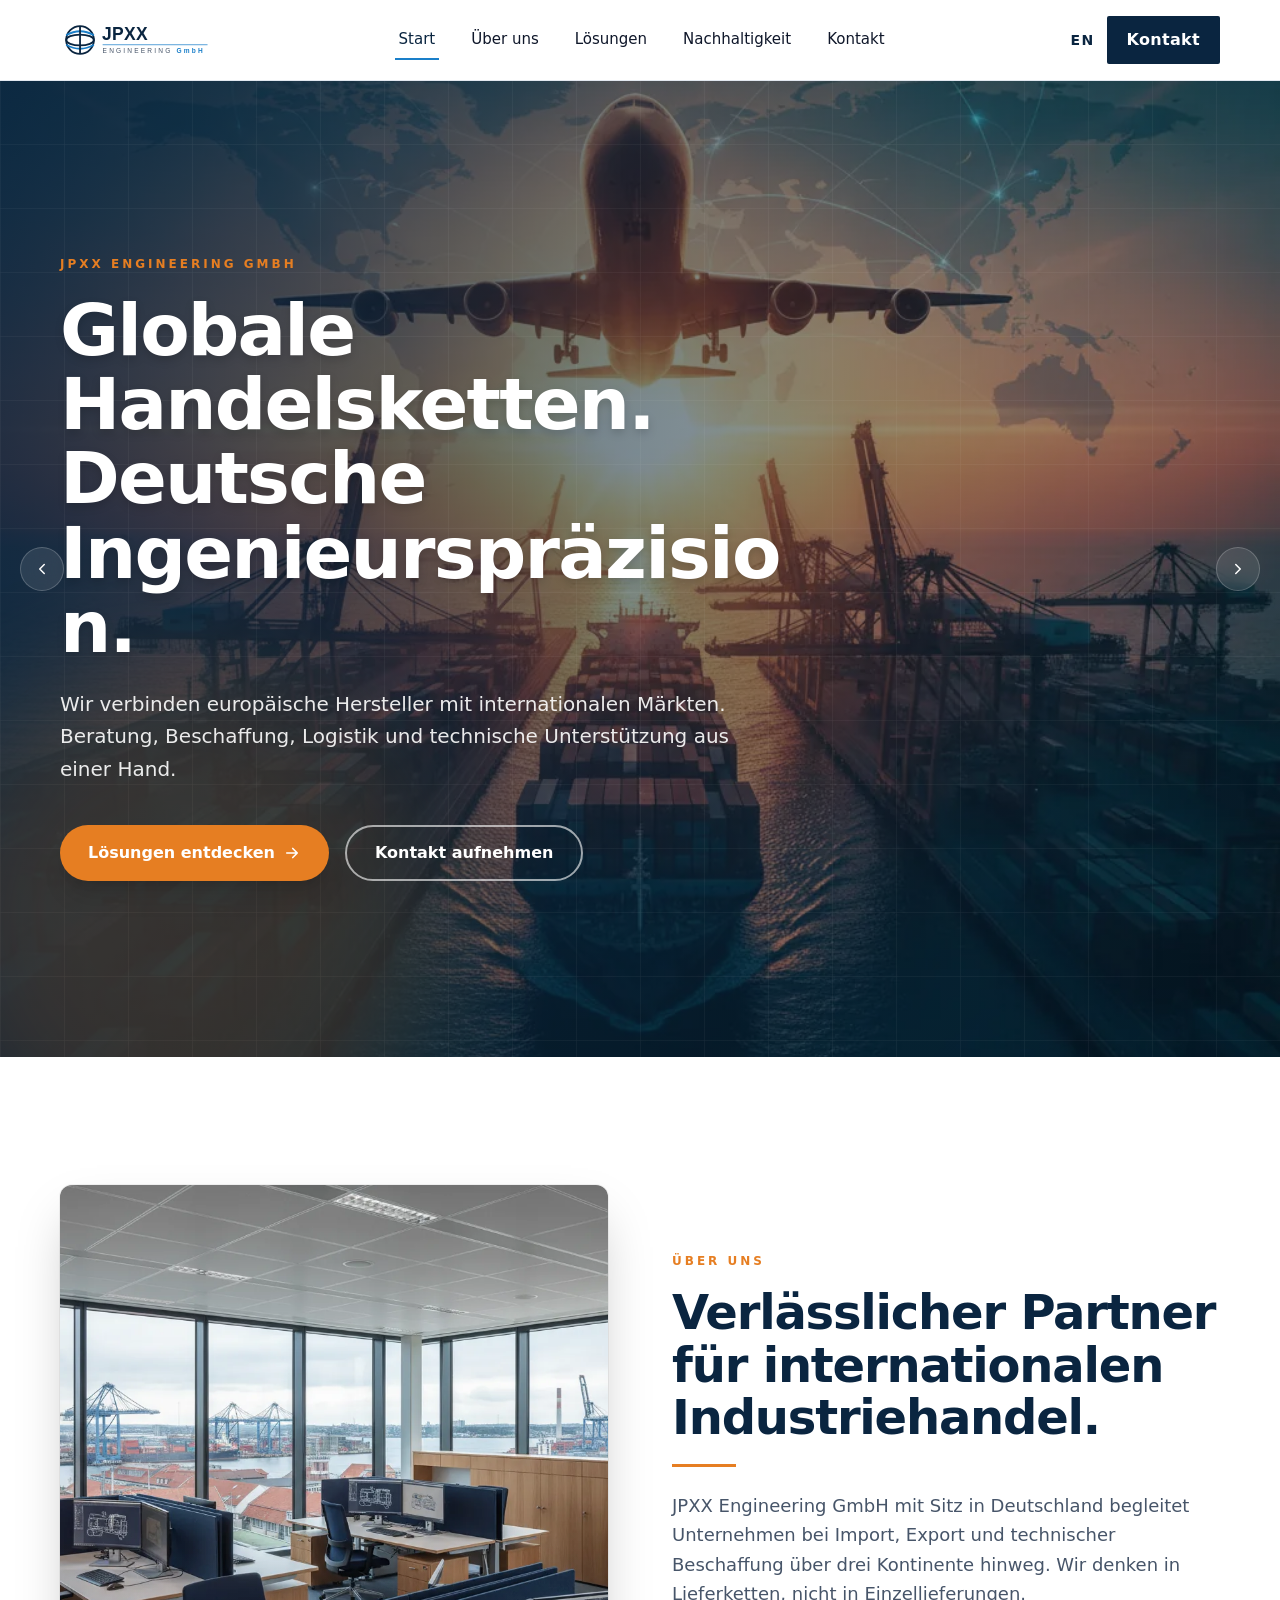
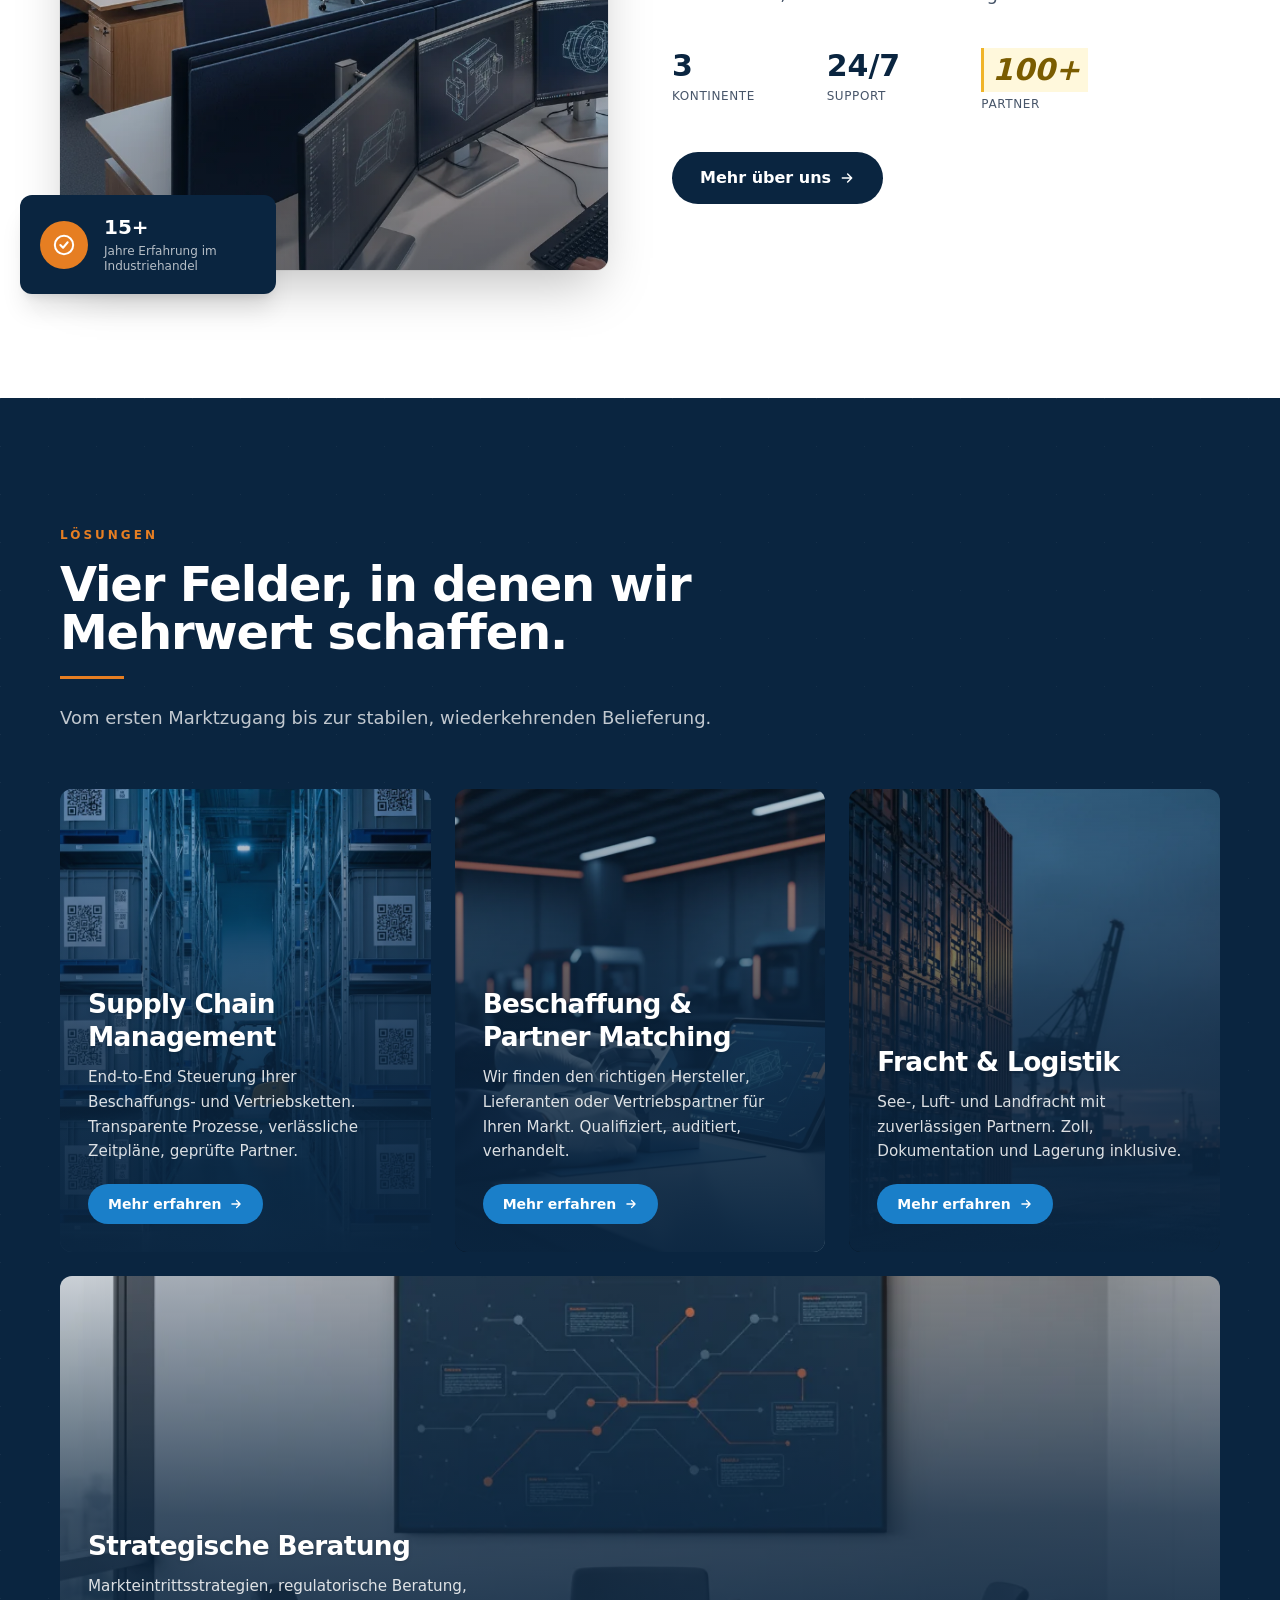
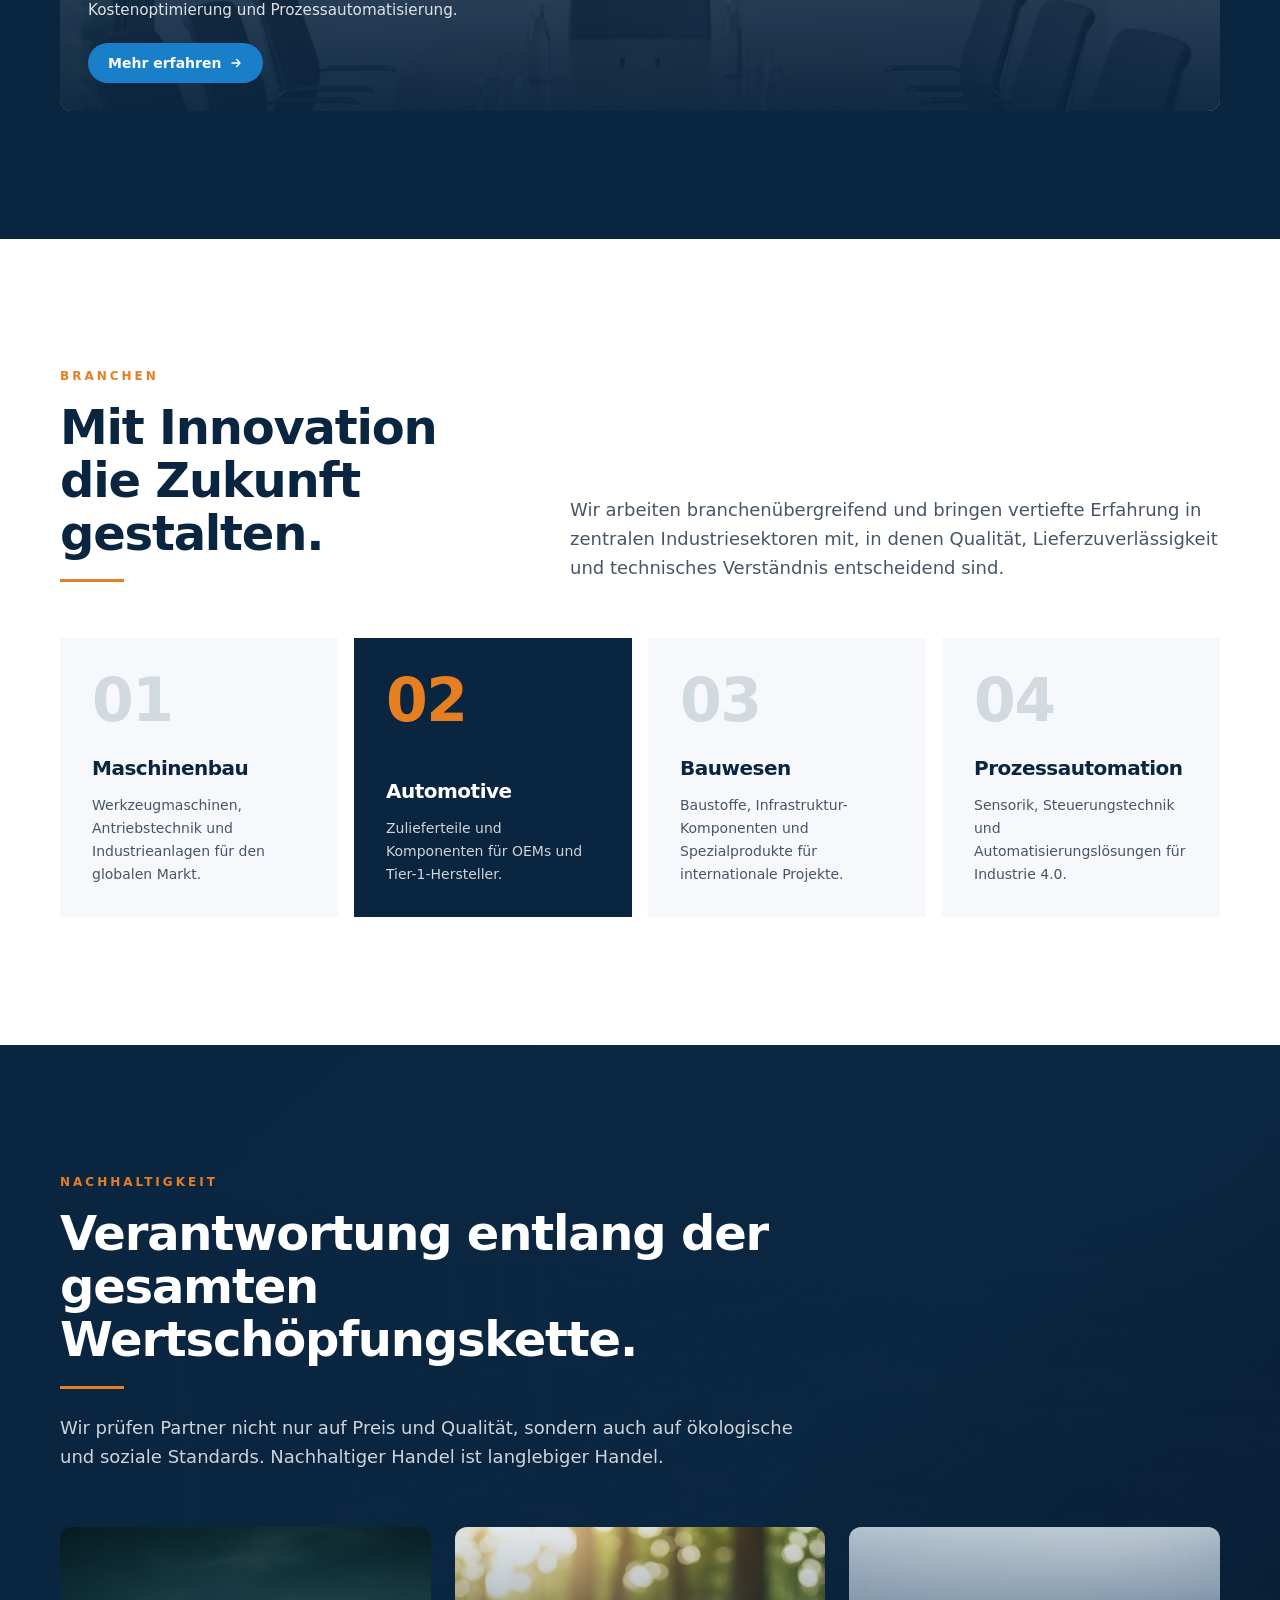
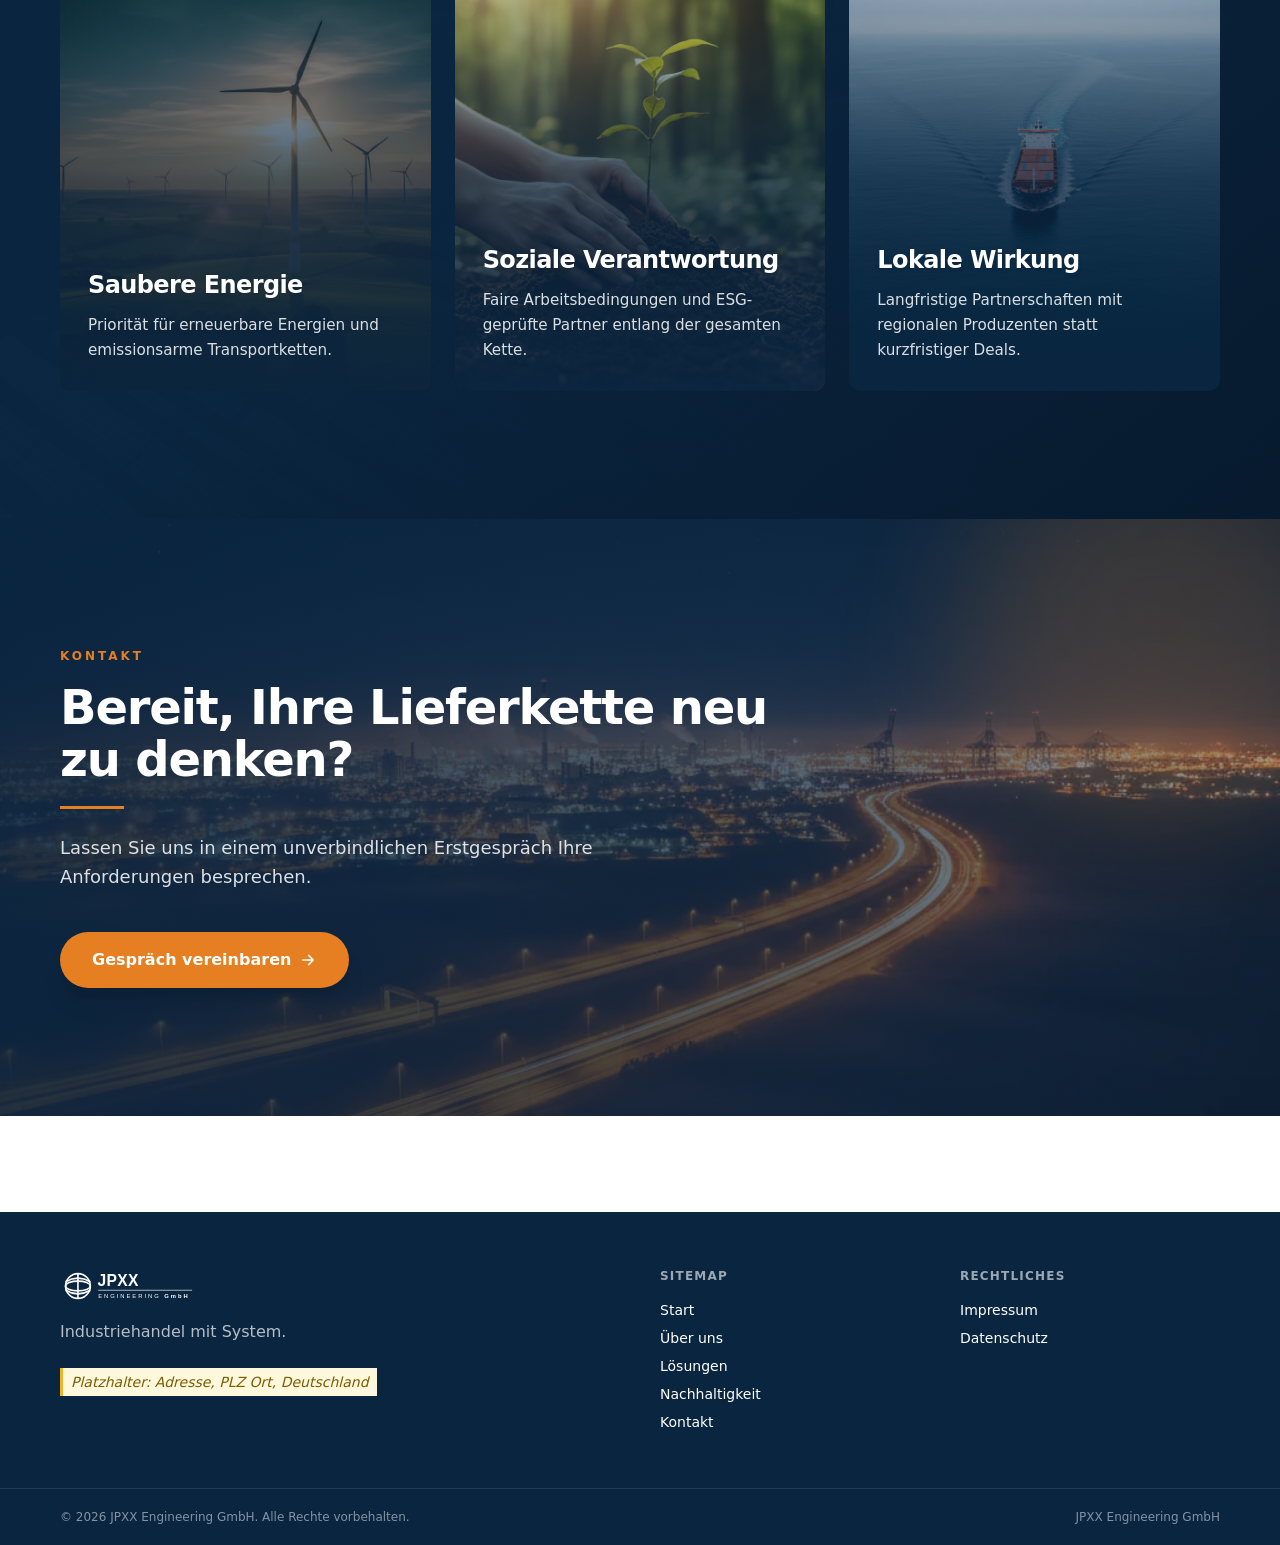
==== commit 5c852640: "add Sectors block (01/02/03/04 industries) to match TIMAN parity" ====
--- a/de/index.html
+++ b/de/index.html
@@ -1 +1 @@
-<!DOCTYPE html><html lang="de"><head><meta charset="utf-8"><meta name="viewport" content="width=device-width, initial-scale=1"><meta name="generator" content="Astro v7.4.0"><link rel="icon" type="image/svg+xml" href="/favicon.svg"><title>Start | JPXX Engineering GmbH</title><meta name="description" content="JPXX Engineering GmbH — Internationaler Industriehandel, Beschaffung, Logistik und Beratung."><link rel="alternate" hreflang="de" href="https://jpxx.de/de"><link rel="alternate" hreflang="en" href="https://jpxx.de/en"><link rel="alternate" hreflang="x-default" href="https://jpxx.de/de"><meta property="og:title" content="Start | JPXX Engineering GmbH"><meta property="og:description" content="JPXX Engineering GmbH — Internationaler Industriehandel, Beschaffung, Logistik und Beratung."><meta property="og:type" content="website"><meta property="og:url" content="https://jpxx.de/de"><link rel="stylesheet" href="/_astro/Base.DyMjLaG7.css"></head><body><a href="#main" class="sr-only focus:not-sr-only focus:absolute focus:top-2 focus:left-2 focus:z-50 focus:bg-white focus:px-4 focus:py-2 focus:ring">Skip to content</a><header class="fixed top-0 inset-x-0 z-40 bg-white/95 backdrop-blur border-b border-[var(--color-rule)]"><div class="container-wide flex items-center justify-between h-20"><a href="/de" class="flex items-center" aria-label="JPXX Engineering GmbH"><img src="/logo.svg" alt="JPXX Engineering GmbH" class="h-10 w-auto"></a><nav class="hidden md:flex items-center gap-7" aria-label="Primary"><a href="/de" class="nav-link is-active">Start</a><a href="/de/ueber-uns" class="nav-link ">Über uns</a><a href="/de/loesungen" class="nav-link ">Lösungen</a><a href="/de/nachhaltigkeit" class="nav-link ">Nachhaltigkeit</a><a href="/de/kontakt" class="nav-link ">Kontakt</a></nav><div class="flex items-center gap-3"><a href="/en" class="text-sm font-semibold uppercase tracking-widest text-[var(--color-brand-navy)] hover:text-[var(--color-brand-blue)]" aria-label="Switch to EN">EN</a><a href="/de/kontakt" class="btn btn-primary hidden sm:inline-flex">Kontakt</a></div></div><!-- mobile nav --><nav class="md:hidden border-t border-[var(--color-rule)] overflow-x-auto" aria-label="Mobile primary"><div class="container-wide flex items-center gap-4 py-2"><a href="/de" class="nav-link whitespace-nowrap is-active">Start</a><a href="/de/ueber-uns" class="nav-link whitespace-nowrap ">Über uns</a><a href="/de/loesungen" class="nav-link whitespace-nowrap ">Lösungen</a><a href="/de/nachhaltigkeit" class="nav-link whitespace-nowrap ">Nachhaltigkeit</a><a href="/de/kontakt" class="nav-link whitespace-nowrap ">Kontakt</a></div></nav></header><main id="main" class="pt-20"><section class="relative overflow-hidden text-white"><img src="/img/hero-wide.webp" alt="" loading="eager" fetchpriority="high" class="absolute inset-0 w-full h-full object-cover"><!-- Darken + warm vignette for text legibility --><div class="absolute inset-0 bg-[linear-gradient(100deg,rgba(10,37,64,0.88)_0%,rgba(10,37,64,0.55)_45%,rgba(10,37,64,0.25)_100%)]" aria-hidden="true"></div><!-- Subtle grid overlay (world-network vibe) --><div class="absolute inset-0 opacity-[0.08] mix-blend-screen" aria-hidden="true" style="background-image: linear-gradient(to right, rgba(255,255,255,.5) 1px, transparent 1px), linear-gradient(to bottom, rgba(255,255,255,.5) 1px, transparent 1px); background-size: 64px 64px;"></div><!-- Orange glow accent --><div class="absolute -bottom-32 -left-20 w-[520px] h-[520px] rounded-full bg-[var(--color-brand-orange)] opacity-20 blur-3xl" aria-hidden="true"></div><div class="container-wide relative py-24 md:py-36 lg:py-44 min-h-[85vh] flex items-center"><div class="max-w-3xl w-full min-w-0"><p class="eyebrow-orange text-xs md:text-sm">JPXX Engineering GmbH</p><h1 class="font-display mt-5 text-4xl sm:text-5xl md:text-6xl lg:text-7xl leading-[1.08] md:leading-[1.03] font-bold tracking-tight drop-shadow-lg break-words">Globale Handelsketten. Deutsche Ingenieurspräzision.</h1><p class="mt-6 text-base sm:text-lg md:text-xl text-white/90 max-w-2xl leading-relaxed">Wir verbinden europäische Hersteller mit internationalen Märkten. Beratung, Beschaffung, Logistik und technische Unterstützung aus einer Hand.</p><div class="mt-8 md:mt-10 flex flex-wrap gap-3 md:gap-4"><a href="/de/loesungen" class="inline-flex items-center gap-2 rounded-full bg-[var(--color-brand-orange)] hover:bg-[#d26812] text-white px-7 py-3.5 font-semibold shadow-xl shadow-[var(--color-brand-orange)]/30 transition">Lösungen entdecken<svg width="18" height="18" viewBox="0 0 24 24" fill="none" aria-hidden="true"><path d="M5 12h14M13 6l6 6-6 6" stroke="currentColor" stroke-width="2.2" stroke-linecap="round" stroke-linejoin="round"></path></svg></a><a href="/de/kontakt" class="inline-flex items-center gap-2 rounded-full border-2 border-white/60 hover:border-white hover:bg-white/10 text-white px-7 py-3.5 font-semibold transition">Kontakt aufnehmen</a></div></div></div><!-- Carousel-style side arrows (visual flair only) --><button aria-label="prev" class="hidden md:flex absolute left-5 top-1/2 -translate-y-1/2 w-11 h-11 items-center justify-center rounded-full bg-white/10 hover:bg-white/20 backdrop-blur border border-white/20 text-white transition"><svg width="18" height="18" viewBox="0 0 24 24" fill="none"><path d="M15 6l-6 6 6 6" stroke="currentColor" stroke-width="2" stroke-linecap="round" stroke-linejoin="round"></path></svg></button><button aria-label="next" class="hidden md:flex absolute right-5 top-1/2 -translate-y-1/2 w-11 h-11 items-center justify-center rounded-full bg-white/10 hover:bg-white/20 backdrop-blur border border-white/20 text-white transition"><svg width="18" height="18" viewBox="0 0 24 24" fill="none"><path d="M9 6l6 6-6 6" stroke="currentColor" stroke-width="2" stroke-linecap="round" stroke-linejoin="round"></path></svg></button></section><section class="py-24 md:py-32 bg-white relative overflow-hidden"><div class="container-wide grid md:grid-cols-12 gap-16 items-center"><div class="md:col-span-6 relative"><div class="relative aspect-[4/5] overflow-hidden rounded-xl shadow-2xl ring-1 ring-black/5"><img src="/img/about-team.webp" alt="" loading="lazy" class="absolute inset-0 w-full h-full object-cover"><div class="absolute inset-0 bg-gradient-to-t from-[var(--color-brand-navy)]/40 via-transparent to-transparent" aria-hidden="true"></div></div><!-- Floating chip overlapping bottom-left of image, TIMAN-style --><div class="hidden md:flex absolute -bottom-6 -left-6 lg:-left-10 w-64 bg-[var(--color-brand-navy)] text-white rounded-xl shadow-xl p-5 items-center gap-4"><div class="w-12 h-12 rounded-full bg-[var(--color-brand-orange)] flex items-center justify-center shrink-0"><svg width="22" height="22" viewBox="0 0 24 24" fill="none"><path d="M12 2a10 10 0 100 20 10 10 0 000-20zM8 12l3 3 5-6" stroke="white" stroke-width="2.2" stroke-linecap="round" stroke-linejoin="round"></path></svg></div><div><div class="text-xl font-bold leading-tight">15+</div><div class="text-xs text-white/70 leading-tight mt-1">Jahre Erfahrung im Industriehandel</div></div></div></div><div class="md:col-span-6"><p class="eyebrow-orange">Über uns</p><h2 class="font-display mt-4 text-3xl md:text-5xl font-bold tracking-tight leading-[1.1] text-[var(--color-brand-navy)]">Verlässlicher Partner für internationalen Industriehandel.</h2><div class="mt-5 h-[3px] w-16 bg-[var(--color-brand-orange)]"></div><p class="mt-6 text-lg text-[var(--color-ink-soft)] leading-relaxed">JPXX Engineering GmbH mit Sitz in Deutschland begleitet Unternehmen bei Import, Export und technischer Beschaffung über drei Kontinente hinweg. Wir denken in Lieferketten, nicht in Einzellieferungen.</p><div class="mt-10 grid grid-cols-3 gap-4 max-w-md"><div><div class="text-3xl font-bold text-[var(--color-brand-navy)]">3</div><div class="text-xs text-[var(--color-ink-soft)] mt-1 uppercase tracking-wider">Kontinente</div></div><div><div class="text-3xl font-bold text-[var(--color-brand-navy)]">24/7</div><div class="text-xs text-[var(--color-ink-soft)] mt-1 uppercase tracking-wider">Support</div></div><div><div class="text-3xl font-bold text-[var(--color-brand-navy)]"><span class="placeholder">100+</span></div><div class="text-xs text-[var(--color-ink-soft)] mt-1 uppercase tracking-wider">Partner</div></div></div><a href="/de/ueber-uns" class="mt-10 inline-flex items-center gap-2 rounded-full bg-[var(--color-brand-navy)] hover:bg-[#133a5f] text-white px-7 py-3.5 font-semibold transition">Mehr über uns<svg width="16" height="16" viewBox="0 0 24 24" fill="none"><path d="M5 12h14M13 6l6 6-6 6" stroke="currentColor" stroke-width="2.2" stroke-linecap="round" stroke-linejoin="round"></path></svg></a></div></div></section><section class="py-24 md:py-32 bg-[var(--color-brand-navy)] text-white relative overflow-hidden"><!-- subtle diagonal highlight --><div class="absolute inset-0 opacity-[0.05]" aria-hidden="true" style="background-image: linear-gradient(135deg, white 1px, transparent 1px); background-size: 48px 48px;"></div><div class="container-wide relative"><p class="eyebrow-orange">Lösungen</p><h2 class="font-display mt-4 text-3xl md:text-5xl font-bold tracking-tight max-w-3xl">Vier Felder, in denen wir Mehrwert schaffen.</h2><div class="mt-5 h-[3px] w-16 bg-[var(--color-brand-orange)]"></div><p class="mt-6 text-white/75 text-lg max-w-2xl leading-relaxed">Vom ersten Marktzugang bis zur stabilen, wiederkehrenden Belieferung.</p><div class="mt-14 grid gap-6 sm:grid-cols-2 lg:grid-cols-3 xl:grid-cols-3"><article class="group relative overflow-hidden rounded-xl aspect-[4/5] isolate transition-transform hover:-translate-y-1 "><img src="/img/solutions-supply.webp" alt="" loading="lazy" class="absolute inset-0 w-full h-full object-cover transition-transform duration-700 group-hover:scale-110"><!-- navy gradient overlay --><div class="absolute inset-0 bg-[linear-gradient(180deg,rgba(10,37,64,0.15)_0%,rgba(10,37,64,0.75)_55%,rgba(10,37,64,0.95)_100%)]" aria-hidden="true"></div><div class="absolute inset-0 p-7 flex flex-col justify-end"><h3 class="font-display text-2xl md:text-[1.65rem] font-bold leading-tight tracking-tight drop-shadow">Supply Chain Management</h3><p class="mt-3 text-white/85 text-[0.95rem] leading-relaxed max-w-md">End-to-End Steuerung Ihrer Beschaffungs- und Vertriebsketten. Transparente Prozesse, verlässliche Zeitpläne, geprüfte Partner.</p><a href="/de/loesungen" class="mt-5 inline-flex self-start items-center gap-2 rounded-full bg-[var(--color-brand-blue)] hover:bg-[#166cae] text-white text-sm font-semibold px-5 py-2.5 transition">Mehr erfahren<svg width="14" height="14" viewBox="0 0 24 24" fill="none"><path d="M5 12h14M13 6l6 6-6 6" stroke="currentColor" stroke-width="2.2" stroke-linecap="round" stroke-linejoin="round"></path></svg></a></div></article><article class="group relative overflow-hidden rounded-xl aspect-[4/5] isolate transition-transform hover:-translate-y-1 "><img src="/img/solutions-sourcing.webp" alt="" loading="lazy" class="absolute inset-0 w-full h-full object-cover transition-transform duration-700 group-hover:scale-110"><!-- navy gradient overlay --><div class="absolute inset-0 bg-[linear-gradient(180deg,rgba(10,37,64,0.15)_0%,rgba(10,37,64,0.75)_55%,rgba(10,37,64,0.95)_100%)]" aria-hidden="true"></div><div class="absolute inset-0 p-7 flex flex-col justify-end"><h3 class="font-display text-2xl md:text-[1.65rem] font-bold leading-tight tracking-tight drop-shadow">Beschaffung &amp; Partner Matching</h3><p class="mt-3 text-white/85 text-[0.95rem] leading-relaxed max-w-md">Wir finden den richtigen Hersteller, Lieferanten oder Vertriebspartner für Ihren Markt. Qualifiziert, auditiert, verhandelt.</p><a href="/de/loesungen" class="mt-5 inline-flex self-start items-center gap-2 rounded-full bg-[var(--color-brand-blue)] hover:bg-[#166cae] text-white text-sm font-semibold px-5 py-2.5 transition">Mehr erfahren<svg width="14" height="14" viewBox="0 0 24 24" fill="none"><path d="M5 12h14M13 6l6 6-6 6" stroke="currentColor" stroke-width="2.2" stroke-linecap="round" stroke-linejoin="round"></path></svg></a></div></article><article class="group relative overflow-hidden rounded-xl aspect-[4/5] isolate transition-transform hover:-translate-y-1 "><img src="/img/solutions-logistics.webp" alt="" loading="lazy" class="absolute inset-0 w-full h-full object-cover transition-transform duration-700 group-hover:scale-110"><!-- navy gradient overlay --><div class="absolute inset-0 bg-[linear-gradient(180deg,rgba(10,37,64,0.15)_0%,rgba(10,37,64,0.75)_55%,rgba(10,37,64,0.95)_100%)]" aria-hidden="true"></div><div class="absolute inset-0 p-7 flex flex-col justify-end"><h3 class="font-display text-2xl md:text-[1.65rem] font-bold leading-tight tracking-tight drop-shadow">Fracht &amp; Logistik</h3><p class="mt-3 text-white/85 text-[0.95rem] leading-relaxed max-w-md">See-, Luft- und Landfracht mit zuverlässigen Partnern. Zoll, Dokumentation und Lagerung inklusive.</p><a href="/de/loesungen" class="mt-5 inline-flex self-start items-center gap-2 rounded-full bg-[var(--color-brand-blue)] hover:bg-[#166cae] text-white text-sm font-semibold px-5 py-2.5 transition">Mehr erfahren<svg width="14" height="14" viewBox="0 0 24 24" fill="none"><path d="M5 12h14M13 6l6 6-6 6" stroke="currentColor" stroke-width="2.2" stroke-linecap="round" stroke-linejoin="round"></path></svg></a></div></article><article class="group relative overflow-hidden rounded-xl aspect-[4/5] isolate transition-transform hover:-translate-y-1 lg:col-span-3 lg:aspect-[16/6]"><img src="/img/solutions-consulting.webp" alt="" loading="lazy" class="absolute inset-0 w-full h-full object-cover transition-transform duration-700 group-hover:scale-110"><!-- navy gradient overlay --><div class="absolute inset-0 bg-[linear-gradient(180deg,rgba(10,37,64,0.15)_0%,rgba(10,37,64,0.75)_55%,rgba(10,37,64,0.95)_100%)]" aria-hidden="true"></div><div class="absolute inset-0 p-7 flex flex-col justify-end"><h3 class="font-display text-2xl md:text-[1.65rem] font-bold leading-tight tracking-tight drop-shadow">Strategische Beratung</h3><p class="mt-3 text-white/85 text-[0.95rem] leading-relaxed max-w-md">Markteintrittsstrategien, regulatorische Beratung, Kostenoptimierung und Prozessautomatisierung.</p><a href="/de/loesungen" class="mt-5 inline-flex self-start items-center gap-2 rounded-full bg-[var(--color-brand-blue)] hover:bg-[#166cae] text-white text-sm font-semibold px-5 py-2.5 transition">Mehr erfahren<svg width="14" height="14" viewBox="0 0 24 24" fill="none"><path d="M5 12h14M13 6l6 6-6 6" stroke="currentColor" stroke-width="2.2" stroke-linecap="round" stroke-linejoin="round"></path></svg></a></div></article></div></div></section><section class="relative py-24 md:py-32 bg-[var(--color-brand-navy)] text-white overflow-hidden"><img src="/img/sustain-bg.webp" alt="" loading="lazy" class="absolute inset-0 w-full h-full object-cover opacity-15" aria-hidden="true"><div class="absolute inset-0 bg-gradient-to-br from-[var(--color-brand-navy)] via-[var(--color-brand-navy)]/90 to-[#071a2e]" aria-hidden="true"></div><div class="container-wide relative"><div class="max-w-3xl"><p class="eyebrow-orange">Nachhaltigkeit</p><h2 class="font-display mt-4 text-3xl md:text-5xl font-bold tracking-tight leading-[1.1]">Verantwortung entlang der gesamten Wertschöpfungskette.</h2><div class="mt-5 h-[3px] w-16 bg-[var(--color-brand-orange)]"></div><p class="mt-6 text-white/80 text-lg leading-relaxed">Wir prüfen Partner nicht nur auf Preis und Qualität, sondern auch auf ökologische und soziale Standards. Nachhaltiger Handel ist langlebiger Handel.</p></div><div class="mt-14 grid gap-6 md:grid-cols-3"><article class="group relative aspect-[4/5] overflow-hidden rounded-xl isolate transition-transform hover:-translate-y-1"><img src="/img/sustain-card-1.webp" alt="" loading="lazy" class="absolute inset-0 w-full h-full object-cover transition-transform duration-700 group-hover:scale-110"><div class="absolute inset-0 bg-[linear-gradient(180deg,rgba(10,37,64,0.1)_0%,rgba(10,37,64,0.75)_55%,rgba(10,37,64,0.95)_100%)]" aria-hidden="true"></div><div class="absolute inset-0 p-7 flex flex-col justify-end"><h3 class="font-display text-2xl font-bold tracking-tight drop-shadow">Saubere Energie</h3><p class="mt-3 text-white/85 text-[0.95rem] leading-relaxed">Priorität für erneuerbare Energien und emissionsarme Transportketten.</p></div></article><article class="group relative aspect-[4/5] overflow-hidden rounded-xl isolate transition-transform hover:-translate-y-1"><img src="/img/sustain-card-2.webp" alt="" loading="lazy" class="absolute inset-0 w-full h-full object-cover transition-transform duration-700 group-hover:scale-110"><div class="absolute inset-0 bg-[linear-gradient(180deg,rgba(10,37,64,0.1)_0%,rgba(10,37,64,0.75)_55%,rgba(10,37,64,0.95)_100%)]" aria-hidden="true"></div><div class="absolute inset-0 p-7 flex flex-col justify-end"><h3 class="font-display text-2xl font-bold tracking-tight drop-shadow">Soziale Verantwortung</h3><p class="mt-3 text-white/85 text-[0.95rem] leading-relaxed">Faire Arbeitsbedingungen und ESG-geprüfte Partner entlang der gesamten Kette.</p></div></article><article class="group relative aspect-[4/5] overflow-hidden rounded-xl isolate transition-transform hover:-translate-y-1"><img src="/img/sustain-card-3.webp" alt="" loading="lazy" class="absolute inset-0 w-full h-full object-cover transition-transform duration-700 group-hover:scale-110"><div class="absolute inset-0 bg-[linear-gradient(180deg,rgba(10,37,64,0.1)_0%,rgba(10,37,64,0.75)_55%,rgba(10,37,64,0.95)_100%)]" aria-hidden="true"></div><div class="absolute inset-0 p-7 flex flex-col justify-end"><h3 class="font-display text-2xl font-bold tracking-tight drop-shadow">Lokale Wirkung</h3><p class="mt-3 text-white/85 text-[0.95rem] leading-relaxed">Langfristige Partnerschaften mit regionalen Produzenten statt kurzfristiger Deals.</p></div></article></div></div></section><section class="relative overflow-hidden text-white"><img src="/img/cta-banner.webp" alt="" loading="lazy" class="absolute inset-0 w-full h-full object-cover"><div class="absolute inset-0 bg-[linear-gradient(90deg,rgba(10,37,64,0.9)_0%,rgba(10,37,64,0.65)_70%,rgba(10,37,64,0.4)_100%)]" aria-hidden="true"></div><div class="absolute -top-20 -right-20 w-[400px] h-[400px] rounded-full bg-[var(--color-brand-orange)] opacity-20 blur-3xl" aria-hidden="true"></div><div class="container-wide relative py-24 md:py-32"><div class="max-w-3xl"><p class="eyebrow-orange">Kontakt</p><h2 class="font-display mt-4 text-3xl md:text-5xl font-bold tracking-tight leading-[1.1]">Bereit, Ihre Lieferkette neu zu denken?</h2><div class="mt-5 h-[3px] w-16 bg-[var(--color-brand-orange)]"></div><p class="mt-6 text-white/85 text-lg leading-relaxed max-w-2xl">Lassen Sie uns in einem unverbindlichen Erstgespräch Ihre Anforderungen besprechen.</p><a href="/de/kontakt" class="mt-10 inline-flex items-center gap-2 rounded-full bg-[var(--color-brand-orange)] hover:bg-[#d26812] text-white px-8 py-4 font-semibold text-base shadow-xl shadow-[var(--color-brand-orange)]/30 transition">Gespräch vereinbaren<svg width="18" height="18" viewBox="0 0 24 24" fill="none"><path d="M5 12h14M13 6l6 6-6 6" stroke="currentColor" stroke-width="2.2" stroke-linecap="round" stroke-linejoin="round"></path></svg></a></div></div></section></main><footer class="mt-24 bg-[var(--color-brand-navy)] text-white"><div class="container-wide py-14 grid gap-10 md:grid-cols-4"><div class="md:col-span-2"><div class="flex items-center gap-3 mb-4"><img src="/logo.svg" alt="JPXX Engineering GmbH" class="h-9 w-auto brightness-0 invert"></div><p class="text-white/70 max-w-md">Industriehandel mit System.</p><p class="text-white/50 text-sm mt-6"><span class="placeholder">Platzhalter: Adresse, PLZ Ort, Deutschland</span></p></div><div><h4 class="font-semibold uppercase tracking-widest text-xs text-white/60 mb-4">Sitemap</h4><ul class="space-y-2 text-sm"><li><a class="hover:text-[var(--color-brand-blue)]" href="/de">Start</a></li><li><a class="hover:text-[var(--color-brand-blue)]" href="/de/ueber-uns">Über uns</a></li><li><a class="hover:text-[var(--color-brand-blue)]" href="/de/loesungen">Lösungen</a></li><li><a class="hover:text-[var(--color-brand-blue)]" href="/de/nachhaltigkeit">Nachhaltigkeit</a></li><li><a class="hover:text-[var(--color-brand-blue)]" href="/de/kontakt">Kontakt</a></li></ul></div><div><h4 class="font-semibold uppercase tracking-widest text-xs text-white/60 mb-4">Rechtliches</h4><ul class="space-y-2 text-sm"><li><a class="hover:text-[var(--color-brand-blue)]" href="/de/impressum">Impressum</a></li><li><a class="hover:text-[var(--color-brand-blue)]" href="/de/datenschutz">Datenschutz</a></li></ul></div></div><div class="border-t border-white/10"><div class="container-wide py-5 text-xs text-white/50 flex flex-wrap gap-4 justify-between"><span>© 2026 JPXX Engineering GmbH. Alle Rechte vorbehalten.</span><span>JPXX Engineering GmbH</span></div></div></footer></body></html>+<!DOCTYPE html><html lang="de"><head><meta charset="utf-8"><meta name="viewport" content="width=device-width, initial-scale=1"><meta name="generator" content="Astro v7.4.0"><link rel="icon" type="image/svg+xml" href="/favicon.svg"><title>Start | JPXX Engineering GmbH</title><meta name="description" content="JPXX Engineering GmbH — Internationaler Industriehandel, Beschaffung, Logistik und Beratung."><link rel="alternate" hreflang="de" href="https://jpxx.de/de"><link rel="alternate" hreflang="en" href="https://jpxx.de/en"><link rel="alternate" hreflang="x-default" href="https://jpxx.de/de"><meta property="og:title" content="Start | JPXX Engineering GmbH"><meta property="og:description" content="JPXX Engineering GmbH — Internationaler Industriehandel, Beschaffung, Logistik und Beratung."><meta property="og:type" content="website"><meta property="og:url" content="https://jpxx.de/de"><link rel="stylesheet" href="/_astro/Base.DlUJ2qkN.css"></head><body><a href="#main" class="sr-only focus:not-sr-only focus:absolute focus:top-2 focus:left-2 focus:z-50 focus:bg-white focus:px-4 focus:py-2 focus:ring">Skip to content</a><header class="fixed top-0 inset-x-0 z-40 bg-white/95 backdrop-blur border-b border-[var(--color-rule)]"><div class="container-wide flex items-center justify-between h-20"><a href="/de" class="flex items-center" aria-label="JPXX Engineering GmbH"><img src="/logo.svg" alt="JPXX Engineering GmbH" class="h-10 w-auto"></a><nav class="hidden md:flex items-center gap-7" aria-label="Primary"><a href="/de" class="nav-link is-active">Start</a><a href="/de/ueber-uns" class="nav-link ">Über uns</a><a href="/de/loesungen" class="nav-link ">Lösungen</a><a href="/de/nachhaltigkeit" class="nav-link ">Nachhaltigkeit</a><a href="/de/kontakt" class="nav-link ">Kontakt</a></nav><div class="flex items-center gap-3"><a href="/en" class="text-sm font-semibold uppercase tracking-widest text-[var(--color-brand-navy)] hover:text-[var(--color-brand-blue)]" aria-label="Switch to EN">EN</a><a href="/de/kontakt" class="btn btn-primary hidden sm:inline-flex">Kontakt</a></div></div><!-- mobile nav --><nav class="md:hidden border-t border-[var(--color-rule)] overflow-x-auto" aria-label="Mobile primary"><div class="container-wide flex items-center gap-4 py-2"><a href="/de" class="nav-link whitespace-nowrap is-active">Start</a><a href="/de/ueber-uns" class="nav-link whitespace-nowrap ">Über uns</a><a href="/de/loesungen" class="nav-link whitespace-nowrap ">Lösungen</a><a href="/de/nachhaltigkeit" class="nav-link whitespace-nowrap ">Nachhaltigkeit</a><a href="/de/kontakt" class="nav-link whitespace-nowrap ">Kontakt</a></div></nav></header><main id="main" class="pt-20"><section class="relative overflow-hidden text-white"><img src="/img/hero-wide.webp" alt="" loading="eager" fetchpriority="high" class="absolute inset-0 w-full h-full object-cover"><!-- Darken + warm vignette for text legibility --><div class="absolute inset-0 bg-[linear-gradient(100deg,rgba(10,37,64,0.88)_0%,rgba(10,37,64,0.55)_45%,rgba(10,37,64,0.25)_100%)]" aria-hidden="true"></div><!-- Subtle grid overlay (world-network vibe) --><div class="absolute inset-0 opacity-[0.08] mix-blend-screen" aria-hidden="true" style="background-image: linear-gradient(to right, rgba(255,255,255,.5) 1px, transparent 1px), linear-gradient(to bottom, rgba(255,255,255,.5) 1px, transparent 1px); background-size: 64px 64px;"></div><!-- Orange glow accent --><div class="absolute -bottom-32 -left-20 w-[520px] h-[520px] rounded-full bg-[var(--color-brand-orange)] opacity-20 blur-3xl" aria-hidden="true"></div><div class="container-wide relative py-24 md:py-36 lg:py-44 min-h-[85vh] flex items-center"><div class="max-w-3xl w-full min-w-0"><p class="eyebrow-orange text-xs md:text-sm">JPXX Engineering GmbH</p><h1 class="font-display mt-5 text-[1.75rem] xs:text-3xl sm:text-5xl md:text-6xl lg:text-7xl leading-[1.1] md:leading-[1.03] font-bold tracking-tight drop-shadow-lg" style="hyphens: auto; -webkit-hyphens: auto; overflow-wrap: break-word; word-break: normal;">Globale Handelsketten. Deutsche Ingenieurspräzision.</h1><p class="mt-6 text-base sm:text-lg md:text-xl text-white/90 max-w-2xl leading-relaxed">Wir verbinden europäische Hersteller mit internationalen Märkten. Beratung, Beschaffung, Logistik und technische Unterstützung aus einer Hand.</p><div class="mt-8 md:mt-10 flex flex-wrap gap-3 md:gap-4"><a href="/de/loesungen" class="inline-flex items-center gap-2 rounded-full bg-[var(--color-brand-orange)] hover:bg-[#d26812] text-white px-7 py-3.5 font-semibold shadow-xl shadow-[var(--color-brand-orange)]/30 transition">Lösungen entdecken<svg width="18" height="18" viewBox="0 0 24 24" fill="none" aria-hidden="true"><path d="M5 12h14M13 6l6 6-6 6" stroke="currentColor" stroke-width="2.2" stroke-linecap="round" stroke-linejoin="round"></path></svg></a><a href="/de/kontakt" class="inline-flex items-center gap-2 rounded-full border-2 border-white/60 hover:border-white hover:bg-white/10 text-white px-7 py-3.5 font-semibold transition">Kontakt aufnehmen</a></div></div></div><!-- Carousel-style side arrows (visual flair only) --><button aria-label="prev" class="hidden md:flex absolute left-5 top-1/2 -translate-y-1/2 w-11 h-11 items-center justify-center rounded-full bg-white/10 hover:bg-white/20 backdrop-blur border border-white/20 text-white transition"><svg width="18" height="18" viewBox="0 0 24 24" fill="none"><path d="M15 6l-6 6 6 6" stroke="currentColor" stroke-width="2" stroke-linecap="round" stroke-linejoin="round"></path></svg></button><button aria-label="next" class="hidden md:flex absolute right-5 top-1/2 -translate-y-1/2 w-11 h-11 items-center justify-center rounded-full bg-white/10 hover:bg-white/20 backdrop-blur border border-white/20 text-white transition"><svg width="18" height="18" viewBox="0 0 24 24" fill="none"><path d="M9 6l6 6-6 6" stroke="currentColor" stroke-width="2" stroke-linecap="round" stroke-linejoin="round"></path></svg></button></section><section class="py-24 md:py-32 bg-white relative overflow-hidden"><div class="container-wide grid md:grid-cols-12 gap-16 items-center"><div class="md:col-span-6 relative"><div class="relative aspect-[4/5] overflow-hidden rounded-xl shadow-2xl ring-1 ring-black/5"><img src="/img/about-team.webp" alt="" loading="lazy" class="absolute inset-0 w-full h-full object-cover"><div class="absolute inset-0 bg-gradient-to-t from-[var(--color-brand-navy)]/40 via-transparent to-transparent" aria-hidden="true"></div></div><!-- Floating chip overlapping bottom-left of image, TIMAN-style --><div class="hidden md:flex absolute -bottom-6 -left-6 lg:-left-10 w-64 bg-[var(--color-brand-navy)] text-white rounded-xl shadow-xl p-5 items-center gap-4"><div class="w-12 h-12 rounded-full bg-[var(--color-brand-orange)] flex items-center justify-center shrink-0"><svg width="22" height="22" viewBox="0 0 24 24" fill="none"><path d="M12 2a10 10 0 100 20 10 10 0 000-20zM8 12l3 3 5-6" stroke="white" stroke-width="2.2" stroke-linecap="round" stroke-linejoin="round"></path></svg></div><div><div class="text-xl font-bold leading-tight">15+</div><div class="text-xs text-white/70 leading-tight mt-1">Jahre Erfahrung im Industriehandel</div></div></div></div><div class="md:col-span-6"><p class="eyebrow-orange">Über uns</p><h2 class="font-display mt-4 text-3xl md:text-5xl font-bold tracking-tight leading-[1.1] text-[var(--color-brand-navy)]">Verlässlicher Partner für internationalen Industriehandel.</h2><div class="mt-5 h-[3px] w-16 bg-[var(--color-brand-orange)]"></div><p class="mt-6 text-lg text-[var(--color-ink-soft)] leading-relaxed">JPXX Engineering GmbH mit Sitz in Deutschland begleitet Unternehmen bei Import, Export und technischer Beschaffung über drei Kontinente hinweg. Wir denken in Lieferketten, nicht in Einzellieferungen.</p><div class="mt-10 grid grid-cols-3 gap-4 max-w-md"><div><div class="text-3xl font-bold text-[var(--color-brand-navy)]">3</div><div class="text-xs text-[var(--color-ink-soft)] mt-1 uppercase tracking-wider">Kontinente</div></div><div><div class="text-3xl font-bold text-[var(--color-brand-navy)]">24/7</div><div class="text-xs text-[var(--color-ink-soft)] mt-1 uppercase tracking-wider">Support</div></div><div><div class="text-3xl font-bold text-[var(--color-brand-navy)]"><span class="placeholder">100+</span></div><div class="text-xs text-[var(--color-ink-soft)] mt-1 uppercase tracking-wider">Partner</div></div></div><a href="/de/ueber-uns" class="mt-10 inline-flex items-center gap-2 rounded-full bg-[var(--color-brand-navy)] hover:bg-[#133a5f] text-white px-7 py-3.5 font-semibold transition">Mehr über uns<svg width="16" height="16" viewBox="0 0 24 24" fill="none"><path d="M5 12h14M13 6l6 6-6 6" stroke="currentColor" stroke-width="2.2" stroke-linecap="round" stroke-linejoin="round"></path></svg></a></div></div></section><section class="py-24 md:py-32 bg-[var(--color-brand-navy)] text-white relative overflow-hidden"><!-- subtle diagonal highlight --><div class="absolute inset-0 opacity-[0.05]" aria-hidden="true" style="background-image: linear-gradient(135deg, white 1px, transparent 1px); background-size: 48px 48px;"></div><div class="container-wide relative"><p class="eyebrow-orange">Lösungen</p><h2 class="font-display mt-4 text-3xl md:text-5xl font-bold tracking-tight max-w-3xl">Vier Felder, in denen wir Mehrwert schaffen.</h2><div class="mt-5 h-[3px] w-16 bg-[var(--color-brand-orange)]"></div><p class="mt-6 text-white/75 text-lg max-w-2xl leading-relaxed">Vom ersten Marktzugang bis zur stabilen, wiederkehrenden Belieferung.</p><div class="mt-14 grid gap-6 sm:grid-cols-2 lg:grid-cols-3 xl:grid-cols-3"><article class="group relative overflow-hidden rounded-xl aspect-[4/5] isolate transition-transform hover:-translate-y-1 "><img src="/img/solutions-supply.webp" alt="" loading="lazy" class="absolute inset-0 w-full h-full object-cover transition-transform duration-700 group-hover:scale-110"><!-- navy gradient overlay --><div class="absolute inset-0 bg-[linear-gradient(180deg,rgba(10,37,64,0.15)_0%,rgba(10,37,64,0.75)_55%,rgba(10,37,64,0.95)_100%)]" aria-hidden="true"></div><div class="absolute inset-0 p-7 flex flex-col justify-end"><h3 class="font-display text-2xl md:text-[1.65rem] font-bold leading-tight tracking-tight drop-shadow">Supply Chain Management</h3><p class="mt-3 text-white/85 text-[0.95rem] leading-relaxed max-w-md">End-to-End Steuerung Ihrer Beschaffungs- und Vertriebsketten. Transparente Prozesse, verlässliche Zeitpläne, geprüfte Partner.</p><a href="/de/loesungen" class="mt-5 inline-flex self-start items-center gap-2 rounded-full bg-[var(--color-brand-blue)] hover:bg-[#166cae] text-white text-sm font-semibold px-5 py-2.5 transition">Mehr erfahren<svg width="14" height="14" viewBox="0 0 24 24" fill="none"><path d="M5 12h14M13 6l6 6-6 6" stroke="currentColor" stroke-width="2.2" stroke-linecap="round" stroke-linejoin="round"></path></svg></a></div></article><article class="group relative overflow-hidden rounded-xl aspect-[4/5] isolate transition-transform hover:-translate-y-1 "><img src="/img/solutions-sourcing.webp" alt="" loading="lazy" class="absolute inset-0 w-full h-full object-cover transition-transform duration-700 group-hover:scale-110"><!-- navy gradient overlay --><div class="absolute inset-0 bg-[linear-gradient(180deg,rgba(10,37,64,0.15)_0%,rgba(10,37,64,0.75)_55%,rgba(10,37,64,0.95)_100%)]" aria-hidden="true"></div><div class="absolute inset-0 p-7 flex flex-col justify-end"><h3 class="font-display text-2xl md:text-[1.65rem] font-bold leading-tight tracking-tight drop-shadow">Beschaffung &amp; Partner Matching</h3><p class="mt-3 text-white/85 text-[0.95rem] leading-relaxed max-w-md">Wir finden den richtigen Hersteller, Lieferanten oder Vertriebspartner für Ihren Markt. Qualifiziert, auditiert, verhandelt.</p><a href="/de/loesungen" class="mt-5 inline-flex self-start items-center gap-2 rounded-full bg-[var(--color-brand-blue)] hover:bg-[#166cae] text-white text-sm font-semibold px-5 py-2.5 transition">Mehr erfahren<svg width="14" height="14" viewBox="0 0 24 24" fill="none"><path d="M5 12h14M13 6l6 6-6 6" stroke="currentColor" stroke-width="2.2" stroke-linecap="round" stroke-linejoin="round"></path></svg></a></div></article><article class="group relative overflow-hidden rounded-xl aspect-[4/5] isolate transition-transform hover:-translate-y-1 "><img src="/img/solutions-logistics.webp" alt="" loading="lazy" class="absolute inset-0 w-full h-full object-cover transition-transform duration-700 group-hover:scale-110"><!-- navy gradient overlay --><div class="absolute inset-0 bg-[linear-gradient(180deg,rgba(10,37,64,0.15)_0%,rgba(10,37,64,0.75)_55%,rgba(10,37,64,0.95)_100%)]" aria-hidden="true"></div><div class="absolute inset-0 p-7 flex flex-col justify-end"><h3 class="font-display text-2xl md:text-[1.65rem] font-bold leading-tight tracking-tight drop-shadow">Fracht &amp; Logistik</h3><p class="mt-3 text-white/85 text-[0.95rem] leading-relaxed max-w-md">See-, Luft- und Landfracht mit zuverlässigen Partnern. Zoll, Dokumentation und Lagerung inklusive.</p><a href="/de/loesungen" class="mt-5 inline-flex self-start items-center gap-2 rounded-full bg-[var(--color-brand-blue)] hover:bg-[#166cae] text-white text-sm font-semibold px-5 py-2.5 transition">Mehr erfahren<svg width="14" height="14" viewBox="0 0 24 24" fill="none"><path d="M5 12h14M13 6l6 6-6 6" stroke="currentColor" stroke-width="2.2" stroke-linecap="round" stroke-linejoin="round"></path></svg></a></div></article><article class="group relative overflow-hidden rounded-xl aspect-[4/5] isolate transition-transform hover:-translate-y-1 lg:col-span-3 lg:aspect-[16/6]"><img src="/img/solutions-consulting.webp" alt="" loading="lazy" class="absolute inset-0 w-full h-full object-cover transition-transform duration-700 group-hover:scale-110"><!-- navy gradient overlay --><div class="absolute inset-0 bg-[linear-gradient(180deg,rgba(10,37,64,0.15)_0%,rgba(10,37,64,0.75)_55%,rgba(10,37,64,0.95)_100%)]" aria-hidden="true"></div><div class="absolute inset-0 p-7 flex flex-col justify-end"><h3 class="font-display text-2xl md:text-[1.65rem] font-bold leading-tight tracking-tight drop-shadow">Strategische Beratung</h3><p class="mt-3 text-white/85 text-[0.95rem] leading-relaxed max-w-md">Markteintrittsstrategien, regulatorische Beratung, Kostenoptimierung und Prozessautomatisierung.</p><a href="/de/loesungen" class="mt-5 inline-flex self-start items-center gap-2 rounded-full bg-[var(--color-brand-blue)] hover:bg-[#166cae] text-white text-sm font-semibold px-5 py-2.5 transition">Mehr erfahren<svg width="14" height="14" viewBox="0 0 24 24" fill="none"><path d="M5 12h14M13 6l6 6-6 6" stroke="currentColor" stroke-width="2.2" stroke-linecap="round" stroke-linejoin="round"></path></svg></a></div></article></div></div></section><section class="py-24 md:py-32 bg-white relative overflow-hidden"><div class="container-wide"><div class="grid lg:grid-cols-12 gap-12 lg:gap-16 items-end"><div class="lg:col-span-5"><p class="eyebrow-orange">Branchen</p><h2 class="font-display mt-4 text-3xl md:text-4xl lg:text-5xl font-bold tracking-tight leading-[1.1] text-[var(--color-brand-navy)]">Mit Innovation die Zukunft gestalten.</h2><div class="mt-5 h-[3px] w-16 bg-[var(--color-brand-orange)]"></div></div><div class="lg:col-span-7"><p class="text-lg text-[var(--color-ink-soft)] leading-relaxed">Wir arbeiten branchenübergreifend und bringen vertiefte Erfahrung in zentralen Industriesektoren mit, in denen Qualität, Lieferzuverlässigkeit und technisches Verständnis entscheidend sind.</p></div></div><div class="mt-14 grid gap-4 sm:grid-cols-2 lg:grid-cols-4"><article class="group relative p-7 md:p-8 min-h-[220px] flex flex-col justify-between overflow-hidden transition-colors bg-[var(--color-paper-soft)] text-[var(--color-brand-navy)] hover:bg-[var(--color-brand-navy)] hover:text-white"><div class="font-display text-5xl md:text-6xl font-bold tracking-tight leading-none text-[var(--color-brand-navy)]/15 group-hover:text-[var(--color-brand-orange)] transition-colors">01</div><div class="mt-6"><h3 class="font-display text-xl font-bold tracking-tight">Maschinenbau</h3><p class="mt-3 text-sm leading-relaxed text-[var(--color-ink-soft)] group-hover:text-white/85 transition-colors">Werkzeugmaschinen, Antriebstechnik und Industrieanlagen für den globalen Markt.</p></div></article><article class="group relative p-7 md:p-8 min-h-[220px] flex flex-col justify-between overflow-hidden transition-colors bg-[var(--color-brand-navy)] text-white"><div class="font-display text-5xl md:text-6xl font-bold tracking-tight leading-none text-[var(--color-brand-orange)] transition-colors">02</div><div class="mt-6"><h3 class="font-display text-xl font-bold tracking-tight">Automotive</h3><p class="mt-3 text-sm leading-relaxed text-white/80 transition-colors">Zulieferteile und Komponenten für OEMs und Tier-1-Hersteller.</p></div></article><article class="group relative p-7 md:p-8 min-h-[220px] flex flex-col justify-between overflow-hidden transition-colors bg-[var(--color-paper-soft)] text-[var(--color-brand-navy)] hover:bg-[var(--color-brand-navy)] hover:text-white"><div class="font-display text-5xl md:text-6xl font-bold tracking-tight leading-none text-[var(--color-brand-navy)]/15 group-hover:text-[var(--color-brand-orange)] transition-colors">03</div><div class="mt-6"><h3 class="font-display text-xl font-bold tracking-tight">Bauwesen</h3><p class="mt-3 text-sm leading-relaxed text-[var(--color-ink-soft)] group-hover:text-white/85 transition-colors">Baustoffe, Infrastruktur-Komponenten und Spezialprodukte für internationale Projekte.</p></div></article><article class="group relative p-7 md:p-8 min-h-[220px] flex flex-col justify-between overflow-hidden transition-colors bg-[var(--color-paper-soft)] text-[var(--color-brand-navy)] hover:bg-[var(--color-brand-navy)] hover:text-white"><div class="font-display text-5xl md:text-6xl font-bold tracking-tight leading-none text-[var(--color-brand-navy)]/15 group-hover:text-[var(--color-brand-orange)] transition-colors">04</div><div class="mt-6"><h3 class="font-display text-xl font-bold tracking-tight">Prozessautomation</h3><p class="mt-3 text-sm leading-relaxed text-[var(--color-ink-soft)] group-hover:text-white/85 transition-colors">Sensorik, Steuerungstechnik und Automatisierungslösungen für Industrie 4.0.</p></div></article></div></div></section><section class="relative py-24 md:py-32 bg-[var(--color-brand-navy)] text-white overflow-hidden"><img src="/img/sustain-bg.webp" alt="" loading="lazy" class="absolute inset-0 w-full h-full object-cover opacity-15" aria-hidden="true"><div class="absolute inset-0 bg-gradient-to-br from-[var(--color-brand-navy)] via-[var(--color-brand-navy)]/90 to-[#071a2e]" aria-hidden="true"></div><div class="container-wide relative"><div class="max-w-3xl"><p class="eyebrow-orange">Nachhaltigkeit</p><h2 class="font-display mt-4 text-3xl md:text-5xl font-bold tracking-tight leading-[1.1]">Verantwortung entlang der gesamten Wertschöpfungskette.</h2><div class="mt-5 h-[3px] w-16 bg-[var(--color-brand-orange)]"></div><p class="mt-6 text-white/80 text-lg leading-relaxed">Wir prüfen Partner nicht nur auf Preis und Qualität, sondern auch auf ökologische und soziale Standards. Nachhaltiger Handel ist langlebiger Handel.</p></div><div class="mt-14 grid gap-6 md:grid-cols-3"><article class="group relative aspect-[4/5] overflow-hidden rounded-xl isolate transition-transform hover:-translate-y-1"><img src="/img/sustain-card-1.webp" alt="" loading="lazy" class="absolute inset-0 w-full h-full object-cover transition-transform duration-700 group-hover:scale-110"><div class="absolute inset-0 bg-[linear-gradient(180deg,rgba(10,37,64,0.1)_0%,rgba(10,37,64,0.75)_55%,rgba(10,37,64,0.95)_100%)]" aria-hidden="true"></div><div class="absolute inset-0 p-7 flex flex-col justify-end"><h3 class="font-display text-2xl font-bold tracking-tight drop-shadow">Saubere Energie</h3><p class="mt-3 text-white/85 text-[0.95rem] leading-relaxed">Priorität für erneuerbare Energien und emissionsarme Transportketten.</p></div></article><article class="group relative aspect-[4/5] overflow-hidden rounded-xl isolate transition-transform hover:-translate-y-1"><img src="/img/sustain-card-2.webp" alt="" loading="lazy" class="absolute inset-0 w-full h-full object-cover transition-transform duration-700 group-hover:scale-110"><div class="absolute inset-0 bg-[linear-gradient(180deg,rgba(10,37,64,0.1)_0%,rgba(10,37,64,0.75)_55%,rgba(10,37,64,0.95)_100%)]" aria-hidden="true"></div><div class="absolute inset-0 p-7 flex flex-col justify-end"><h3 class="font-display text-2xl font-bold tracking-tight drop-shadow">Soziale Verantwortung</h3><p class="mt-3 text-white/85 text-[0.95rem] leading-relaxed">Faire Arbeitsbedingungen und ESG-geprüfte Partner entlang der gesamten Kette.</p></div></article><article class="group relative aspect-[4/5] overflow-hidden rounded-xl isolate transition-transform hover:-translate-y-1"><img src="/img/sustain-card-3.webp" alt="" loading="lazy" class="absolute inset-0 w-full h-full object-cover transition-transform duration-700 group-hover:scale-110"><div class="absolute inset-0 bg-[linear-gradient(180deg,rgba(10,37,64,0.1)_0%,rgba(10,37,64,0.75)_55%,rgba(10,37,64,0.95)_100%)]" aria-hidden="true"></div><div class="absolute inset-0 p-7 flex flex-col justify-end"><h3 class="font-display text-2xl font-bold tracking-tight drop-shadow">Lokale Wirkung</h3><p class="mt-3 text-white/85 text-[0.95rem] leading-relaxed">Langfristige Partnerschaften mit regionalen Produzenten statt kurzfristiger Deals.</p></div></article></div></div></section><section class="relative overflow-hidden text-white"><img src="/img/cta-banner.webp" alt="" loading="lazy" class="absolute inset-0 w-full h-full object-cover"><div class="absolute inset-0 bg-[linear-gradient(90deg,rgba(10,37,64,0.9)_0%,rgba(10,37,64,0.65)_70%,rgba(10,37,64,0.4)_100%)]" aria-hidden="true"></div><div class="absolute -top-20 -right-20 w-[400px] h-[400px] rounded-full bg-[var(--color-brand-orange)] opacity-20 blur-3xl" aria-hidden="true"></div><div class="container-wide relative py-24 md:py-32"><div class="max-w-3xl"><p class="eyebrow-orange">Kontakt</p><h2 class="font-display mt-4 text-3xl md:text-5xl font-bold tracking-tight leading-[1.1]">Bereit, Ihre Lieferkette neu zu denken?</h2><div class="mt-5 h-[3px] w-16 bg-[var(--color-brand-orange)]"></div><p class="mt-6 text-white/85 text-lg leading-relaxed max-w-2xl">Lassen Sie uns in einem unverbindlichen Erstgespräch Ihre Anforderungen besprechen.</p><a href="/de/kontakt" class="mt-10 inline-flex items-center gap-2 rounded-full bg-[var(--color-brand-orange)] hover:bg-[#d26812] text-white px-8 py-4 font-semibold text-base shadow-xl shadow-[var(--color-brand-orange)]/30 transition">Gespräch vereinbaren<svg width="18" height="18" viewBox="0 0 24 24" fill="none"><path d="M5 12h14M13 6l6 6-6 6" stroke="currentColor" stroke-width="2.2" stroke-linecap="round" stroke-linejoin="round"></path></svg></a></div></div></section></main><footer class="mt-24 bg-[var(--color-brand-navy)] text-white"><div class="container-wide py-14 grid gap-10 md:grid-cols-4"><div class="md:col-span-2"><div class="flex items-center gap-3 mb-4"><img src="/logo.svg" alt="JPXX Engineering GmbH" class="h-9 w-auto brightness-0 invert"></div><p class="text-white/70 max-w-md">Industriehandel mit System.</p><p class="text-white/50 text-sm mt-6"><span class="placeholder">Platzhalter: Adresse, PLZ Ort, Deutschland</span></p></div><div><h4 class="font-semibold uppercase tracking-widest text-xs text-white/60 mb-4">Sitemap</h4><ul class="space-y-2 text-sm"><li><a class="hover:text-[var(--color-brand-blue)]" href="/de">Start</a></li><li><a class="hover:text-[var(--color-brand-blue)]" href="/de/ueber-uns">Über uns</a></li><li><a class="hover:text-[var(--color-brand-blue)]" href="/de/loesungen">Lösungen</a></li><li><a class="hover:text-[var(--color-brand-blue)]" href="/de/nachhaltigkeit">Nachhaltigkeit</a></li><li><a class="hover:text-[var(--color-brand-blue)]" href="/de/kontakt">Kontakt</a></li></ul></div><div><h4 class="font-semibold uppercase tracking-widest text-xs text-white/60 mb-4">Rechtliches</h4><ul class="space-y-2 text-sm"><li><a class="hover:text-[var(--color-brand-blue)]" href="/de/impressum">Impressum</a></li><li><a class="hover:text-[var(--color-brand-blue)]" href="/de/datenschutz">Datenschutz</a></li></ul></div></div><div class="border-t border-white/10"><div class="container-wide py-5 text-xs text-white/50 flex flex-wrap gap-4 justify-between"><span>© 2026 JPXX Engineering GmbH. Alle Rechte vorbehalten.</span><span>JPXX Engineering GmbH</span></div></div></footer></body></html>
--- a/_astro/Base.DlUJ2qkN.css
+++ b/_astro/Base.DlUJ2qkN.css
@@ -0,0 +1,2 @@
+/*! tailwindcss v4.3.3 | MIT License | https://tailwindcss.com */
+@layer properties{@supports (((-webkit-hyphens:none)) and (not (margin-trim:inline))) or ((-moz-orient:inline) and (not (color:rgb(from red r g b)))){*,:before,:after,::backdrop{--tw-translate-x:0;--tw-translate-y:0;--tw-translate-z:0;--tw-rotate-x:initial;--tw-rotate-y:initial;--tw-rotate-z:initial;--tw-skew-x:initial;--tw-skew-y:initial;--tw-space-y-reverse:0;--tw-border-style:solid;--tw-gradient-position:initial;--tw-gradient-from:#0000;--tw-gradient-via:#0000;--tw-gradient-to:#0000;--tw-gradient-stops:initial;--tw-gradient-via-stops:initial;--tw-gradient-from-position:0%;--tw-gradient-via-position:50%;--tw-gradient-to-position:100%;--tw-leading:initial;--tw-font-weight:initial;--tw-tracking:initial;--tw-shadow:0 0 #0000;--tw-shadow-color:initial;--tw-shadow-alpha:100%;--tw-inset-shadow:0 0 #0000;--tw-inset-shadow-color:initial;--tw-inset-shadow-alpha:100%;--tw-ring-color:initial;--tw-ring-shadow:0 0 #0000;--tw-inset-ring-color:initial;--tw-inset-ring-shadow:0 0 #0000;--tw-ring-inset:initial;--tw-ring-offset-width:0px;--tw-ring-offset-color:#fff;--tw-ring-offset-shadow:0 0 #0000;--tw-blur:initial;--tw-brightness:initial;--tw-contrast:initial;--tw-grayscale:initial;--tw-hue-rotate:initial;--tw-invert:initial;--tw-opacity:initial;--tw-saturate:initial;--tw-sepia:initial;--tw-drop-shadow:initial;--tw-drop-shadow-color:initial;--tw-drop-shadow-alpha:100%;--tw-drop-shadow-size:initial;--tw-backdrop-blur:initial;--tw-backdrop-brightness:initial;--tw-backdrop-contrast:initial;--tw-backdrop-grayscale:initial;--tw-backdrop-hue-rotate:initial;--tw-backdrop-invert:initial;--tw-backdrop-opacity:initial;--tw-backdrop-saturate:initial;--tw-backdrop-sepia:initial;--tw-duration:initial;--tw-scale-x:1;--tw-scale-y:1;--tw-scale-z:1}}}@layer theme{:root,:host{--font-sans:ui-sans-serif, system-ui, "Helvetica Neue", Arial, sans-serif;--font-mono:ui-monospace, SFMono-Regular, Menlo, Monaco, Consolas, "Liberation Mono", "Courier New", monospace;--color-black:#000;--color-white:#fff;--spacing:.25rem;--container-md:28rem;--container-2xl:42rem;--container-3xl:48rem;--text-xs:.75rem;--text-xs--line-height:calc(1 / .75);--text-sm:.875rem;--text-sm--line-height:calc(1.25 / .875);--text-base:1rem;--text-base--line-height:calc(1.5 / 1);--text-lg:1.125rem;--text-lg--line-height:calc(1.75 / 1.125);--text-xl:1.25rem;--text-xl--line-height:calc(1.75 / 1.25);--text-2xl:1.5rem;--text-2xl--line-height:calc(2 / 1.5);--text-3xl:1.875rem;--text-3xl--line-height:calc(2.25 / 1.875);--text-4xl:2.25rem;--text-4xl--line-height:calc(2.5 / 2.25);--text-5xl:3rem;--text-5xl--line-height:1;--text-6xl:3.75rem;--text-6xl--line-height:1;--text-7xl:4.5rem;--text-7xl--line-height:1;--font-weight-medium:500;--font-weight-semibold:600;--font-weight-bold:700;--tracking-tight:-.025em;--tracking-wider:.05em;--tracking-widest:.1em;--leading-tight:1.25;--leading-relaxed:1.625;--radius-sm:.25rem;--radius-xl:.75rem;--drop-shadow-lg:0 4px 4px #00000026;--blur-3xl:64px;--default-transition-duration:.15s;--default-transition-timing-function:cubic-bezier(.4, 0, .2, 1);--default-font-family:var(--font-sans);--default-mono-font-family:var(--font-mono);--color-brand-navy:#0a2540;--color-brand-navy-900:#061a2e;--color-brand-blue:#1a7fc9;--color-brand-orange:#e67e22;--color-ink:#0f172a;--color-ink-soft:#475569;--color-paper:#fff;--color-paper-soft:#f6f8fb;--color-rule:#e2e8f0;--font-display:"Inter", ui-sans-serif, system-ui, sans-serif}}@layer base{*,:after,:before,::backdrop{box-sizing:border-box;border:0 solid;margin:0;padding:0}::file-selector-button{box-sizing:border-box;border:0 solid;margin:0;padding:0}html,:host{-webkit-text-size-adjust:100%;tab-size:4;line-height:1.5;font-family:var(--default-font-family,-apple-system, BlinkMacSystemFont, "Segoe UI", Roboto, "Helvetica Neue", "Noto Sans", Arial, sans-serif, "Apple Color Emoji", "Segoe UI Emoji", "Segoe UI Symbol", "Noto Color Emoji");font-feature-settings:var(--default-font-feature-settings,normal);font-variation-settings:var(--default-font-variation-settings,normal);-webkit-tap-highlight-color:transparent}hr{height:0;color:inherit;border-top-width:1px}abbr:where([title]){text-decoration:underline dotted}h1,h2,h3,h4,h5,h6{font-size:inherit;font-weight:inherit}a{color:inherit;-webkit-text-decoration:inherit;-webkit-text-decoration:inherit;-webkit-text-decoration:inherit;text-decoration:inherit}b,strong{font-weight:bolder}code,kbd,samp,pre{font-family:var(--default-mono-font-family,ui-monospace, SFMono-Regular, Menlo, Monaco, Consolas, "Liberation Mono", "Courier New", monospace);font-feature-settings:var(--default-mono-font-feature-settings,normal);font-variation-settings:var(--default-mono-font-variation-settings,normal);font-size:1em}small{font-size:80%}sub,sup{vertical-align:baseline;font-size:75%;line-height:0;position:relative}sub{bottom:-.25em}sup{top:-.5em}table{text-indent:0;border-color:inherit;border-collapse:collapse}:-moz-focusring:where(:not(iframe)){outline:auto}progress{vertical-align:baseline}summary{display:list-item}ol,ul,menu{list-style:none}img,svg,video,canvas,audio,iframe,embed,object{vertical-align:middle;display:block}img,video{max-width:100%;height:auto}button,input,select,optgroup,textarea{font:inherit;font-feature-settings:inherit;font-variation-settings:inherit;letter-spacing:inherit;color:inherit;opacity:1;background-color:#0000;border-radius:0}::file-selector-button{font:inherit;font-feature-settings:inherit;font-variation-settings:inherit;letter-spacing:inherit;color:inherit;opacity:1;background-color:#0000;border-radius:0}:where(select:is([multiple],[size])) optgroup{font-weight:bolder}:where(select:is([multiple],[size])) optgroup option{padding-inline-start:20px}::file-selector-button{margin-inline-end:4px}::placeholder{opacity:1}@supports (not ((-webkit-appearance:-apple-pay-button))) or (contain-intrinsic-size:1px){::placeholder{color:currentColor}@supports (color:color-mix(in lab, red, red)){::placeholder{color:color-mix(in oklab, currentcolor 50%, transparent)}}}textarea{resize:vertical}::-webkit-search-decoration{-webkit-appearance:none}::-webkit-date-and-time-value{min-height:1lh;text-align:inherit}::-webkit-datetime-edit{display:inline-flex}::-webkit-datetime-edit-fields-wrapper{padding:0}::-webkit-datetime-edit{padding-block:0}::-webkit-datetime-edit-year-field{padding-block:0}::-webkit-datetime-edit-month-field{padding-block:0}::-webkit-datetime-edit-day-field{padding-block:0}::-webkit-datetime-edit-hour-field{padding-block:0}::-webkit-datetime-edit-minute-field{padding-block:0}::-webkit-datetime-edit-second-field{padding-block:0}::-webkit-datetime-edit-millisecond-field{padding-block:0}::-webkit-datetime-edit-meridiem-field{padding-block:0}::-webkit-calendar-picker-indicator{line-height:1}:-moz-ui-invalid{box-shadow:none}button,input:where([type=button],[type=reset],[type=submit]){appearance:button}::file-selector-button{appearance:button}::-webkit-inner-spin-button{height:auto}::-webkit-outer-spin-button{height:auto}[hidden]:where(:not([hidden=until-found])){display:none!important}}@layer components;@layer utilities{.sr-only{clip-path:inset(50%);white-space:nowrap;border-width:0;width:1px;height:1px;margin:-1px;padding:0;position:absolute;overflow:hidden}.absolute{position:absolute}.fixed{position:fixed}.relative{position:relative}.inset-0{inset:0}.inset-x-0{inset-inline:0}.-top-20{top:calc(var(--spacing) * -20)}.top-0{top:0}.top-1\/2{top:50%}.-right-20{right:calc(var(--spacing) * -20)}.right-5{right:calc(var(--spacing) * 5)}.-bottom-6{bottom:calc(var(--spacing) * -6)}.-bottom-32{bottom:calc(var(--spacing) * -32)}.-left-6{left:calc(var(--spacing) * -6)}.-left-20{left:calc(var(--spacing) * -20)}.left-5{left:calc(var(--spacing) * 5)}.isolate{isolation:isolate}.z-40{z-index:40}.mt-1{margin-top:var(--spacing)}.mt-3{margin-top:calc(var(--spacing) * 3)}.mt-4{margin-top:calc(var(--spacing) * 4)}.mt-5{margin-top:calc(var(--spacing) * 5)}.mt-6{margin-top:calc(var(--spacing) * 6)}.mt-8{margin-top:calc(var(--spacing) * 8)}.mt-10{margin-top:calc(var(--spacing) * 10)}.mt-14{margin-top:calc(var(--spacing) * 14)}.mt-24{margin-top:calc(var(--spacing) * 24)}.mb-4{margin-bottom:calc(var(--spacing) * 4)}.block{display:block}.flex{display:flex}.grid{display:grid}.hidden{display:none}.inline-flex{display:inline-flex}.aspect-\[4\/5\]{aspect-ratio:4/5}.h-9{height:calc(var(--spacing) * 9)}.h-10{height:calc(var(--spacing) * 10)}.h-11{height:calc(var(--spacing) * 11)}.h-12{height:calc(var(--spacing) * 12)}.h-16{height:calc(var(--spacing) * 16)}.h-20{height:calc(var(--spacing) * 20)}.h-\[3px\]{height:3px}.h-\[400px\]{height:400px}.h-\[520px\]{height:520px}.h-full{height:100%}.min-h-\[85vh\]{min-height:85vh}.min-h-\[220px\]{min-height:220px}.w-11{width:calc(var(--spacing) * 11)}.w-12{width:calc(var(--spacing) * 12)}.w-16{width:calc(var(--spacing) * 16)}.w-64{width:calc(var(--spacing) * 64)}.w-\[400px\]{width:400px}.w-\[520px\]{width:520px}.w-auto{width:auto}.w-full{width:100%}.max-w-2xl{max-width:var(--container-2xl)}.max-w-3xl{max-width:var(--container-3xl)}.max-w-md{max-width:var(--container-md)}.max-w-none{max-width:none}.min-w-0{min-width:0}.shrink-0{flex-shrink:0}.-translate-y-1\/2{--tw-translate-y:calc(calc(1 / 2 * 100%) * -1);translate:var(--tw-translate-x) var(--tw-translate-y)}.transform{transform:var(--tw-rotate-x,) var(--tw-rotate-y,) var(--tw-rotate-z,) var(--tw-skew-x,) var(--tw-skew-y,)}.list-disc{list-style-type:disc}.grid-cols-3{grid-template-columns:repeat(3,minmax(0,1fr))}.flex-col{flex-direction:column}.flex-wrap{flex-wrap:wrap}.items-center{align-items:center}.items-end{align-items:flex-end}.items-start{align-items:flex-start}.justify-between{justify-content:space-between}.justify-center{justify-content:center}.justify-end{justify-content:flex-end}.gap-2{gap:calc(var(--spacing) * 2)}.gap-3{gap:calc(var(--spacing) * 3)}.gap-4{gap:calc(var(--spacing) * 4)}.gap-5{gap:calc(var(--spacing) * 5)}.gap-6{gap:calc(var(--spacing) * 6)}.gap-7{gap:calc(var(--spacing) * 7)}.gap-10{gap:calc(var(--spacing) * 10)}.gap-12{gap:calc(var(--spacing) * 12)}.gap-16{gap:calc(var(--spacing) * 16)}:where(.space-y-2>:not(:last-child)){--tw-space-y-reverse:0;margin-block-start:calc(calc(var(--spacing) * 2) * var(--tw-space-y-reverse));margin-block-end:calc(calc(var(--spacing) * 2) * calc(1 - var(--tw-space-y-reverse)))}:where(.space-y-4>:not(:last-child)){--tw-space-y-reverse:0;margin-block-start:calc(calc(var(--spacing) * 4) * var(--tw-space-y-reverse));margin-block-end:calc(calc(var(--spacing) * 4) * calc(1 - var(--tw-space-y-reverse)))}:where(.space-y-5>:not(:last-child)){--tw-space-y-reverse:0;margin-block-start:calc(calc(var(--spacing) * 5) * var(--tw-space-y-reverse));margin-block-end:calc(calc(var(--spacing) * 5) * calc(1 - var(--tw-space-y-reverse)))}.self-start{align-self:flex-start}.overflow-hidden{overflow:hidden}.overflow-x-auto{overflow-x:auto}.rounded-full{border-radius:2147483647px}.rounded-sm{border-radius:var(--radius-sm)}.rounded-xl{border-radius:var(--radius-xl)}.border{border-style:var(--tw-border-style);border-width:1px}.border-2{border-style:var(--tw-border-style);border-width:2px}.border-t{border-top-style:var(--tw-border-style);border-top-width:1px}.border-b{border-bottom-style:var(--tw-border-style);border-bottom-width:1px}.border-\[var\(--color-rule\)\]{border-color:var(--color-rule)}.border-white\/10{border-color:#ffffff1a}@supports (color:color-mix(in lab, red, red)){.border-white\/10{border-color:color-mix(in oklab, var(--color-white) 10%, transparent)}}.border-white\/20{border-color:#fff3}@supports (color:color-mix(in lab, red, red)){.border-white\/20{border-color:color-mix(in oklab, var(--color-white) 20%, transparent)}}.border-white\/60{border-color:#fff9}@supports (color:color-mix(in lab, red, red)){.border-white\/60{border-color:color-mix(in oklab, var(--color-white) 60%, transparent)}}.bg-\[var\(--color-brand-blue\)\]{background-color:var(--color-brand-blue)}.bg-\[var\(--color-brand-navy\)\]{background-color:var(--color-brand-navy)}.bg-\[var\(--color-brand-navy\)\]\/10{background-color:#0a25401a}@supports (color:color-mix(in lab, red, red)){.bg-\[var\(--color-brand-navy\)\]\/10{background-color:color-mix(in oklab, var(--color-brand-navy) 10%, transparent)}}.bg-\[var\(--color-brand-orange\)\]{background-color:var(--color-brand-orange)}.bg-\[var\(--color-paper-soft\)\]{background-color:var(--color-paper-soft)}.bg-white{background-color:var(--color-white)}.bg-white\/10{background-color:#ffffff1a}@supports (color:color-mix(in lab, red, red)){.bg-white\/10{background-color:color-mix(in oklab, var(--color-white) 10%, transparent)}}.bg-white\/95{background-color:#fffffff2}@supports (color:color-mix(in lab, red, red)){.bg-white\/95{background-color:color-mix(in oklab, var(--color-white) 95%, transparent)}}.bg-gradient-to-br{--tw-gradient-position:to bottom right in oklab;background-image:linear-gradient(var(--tw-gradient-stops))}.bg-gradient-to-t{--tw-gradient-position:to top in oklab;background-image:linear-gradient(var(--tw-gradient-stops))}.bg-\[linear-gradient\(90deg\,rgba\(10\,37\,64\,0\.9\)_0\%\,rgba\(10\,37\,64\,0\.65\)_70\%\,rgba\(10\,37\,64\,0\.4\)_100\%\)\]{background-image:linear-gradient(90deg,#0a2540e6 0%,#0a2540a6 70%,#0a254066 100%)}.bg-\[linear-gradient\(100deg\,rgba\(10\,37\,64\,0\.88\)_0\%\,rgba\(10\,37\,64\,0\.55\)_45\%\,rgba\(10\,37\,64\,0\.25\)_100\%\)\]{background-image:linear-gradient(100deg,#0a2540e0 0%,#0a25408c 45%,#0a254040 100%)}.bg-\[linear-gradient\(180deg\,rgba\(10\,37\,64\,0\.1\)_0\%\,rgba\(10\,37\,64\,0\.75\)_55\%\,rgba\(10\,37\,64\,0\.95\)_100\%\)\]{background-image:linear-gradient(#0a25401a 0%,#0a2540bf 55%,#0a2540f2 100%)}.bg-\[linear-gradient\(180deg\,rgba\(10\,37\,64\,0\.15\)_0\%\,rgba\(10\,37\,64\,0\.75\)_55\%\,rgba\(10\,37\,64\,0\.95\)_100\%\)\]{background-image:linear-gradient(#0a254026 0%,#0a2540bf 55%,#0a2540f2 100%)}.from-\[var\(--color-brand-navy\)\]{--tw-gradient-from:var(--color-brand-navy);--tw-gradient-stops:var(--tw-gradient-via-stops,var(--tw-gradient-position), var(--tw-gradient-from) var(--tw-gradient-from-position), var(--tw-gradient-to) var(--tw-gradient-to-position))}.from-\[var\(--color-brand-navy\)\]\/40{--tw-gradient-from:#0a254066}@supports (color:color-mix(in lab, red, red)){.from-\[var\(--color-brand-navy\)\]\/40{--tw-gradient-from:color-mix(in oklab, var(--color-brand-navy) 40%, transparent)}}.from-\[var\(--color-brand-navy\)\]\/40{--tw-gradient-stops:var(--tw-gradient-via-stops,var(--tw-gradient-position), var(--tw-gradient-from) var(--tw-gradient-from-position), var(--tw-gradient-to) var(--tw-gradient-to-position))}.via-\[var\(--color-brand-navy\)\]\/90{--tw-gradient-via:#0a2540e6}@supports (color:color-mix(in lab, red, red)){.via-\[var\(--color-brand-navy\)\]\/90{--tw-gradient-via:color-mix(in oklab, var(--color-brand-navy) 90%, transparent)}}.via-\[var\(--color-brand-navy\)\]\/90{--tw-gradient-via-stops:var(--tw-gradient-position), var(--tw-gradient-from) var(--tw-gradient-from-position), var(--tw-gradient-via) var(--tw-gradient-via-position), var(--tw-gradient-to) var(--tw-gradient-to-position);--tw-gradient-stops:var(--tw-gradient-via-stops)}.via-transparent{--tw-gradient-via:transparent;--tw-gradient-via-stops:var(--tw-gradient-position), var(--tw-gradient-from) var(--tw-gradient-from-position), var(--tw-gradient-via) var(--tw-gradient-via-position), var(--tw-gradient-to) var(--tw-gradient-to-position);--tw-gradient-stops:var(--tw-gradient-via-stops)}.to-\[\#071a2e\]{--tw-gradient-to:#071a2e;--tw-gradient-stops:var(--tw-gradient-via-stops,var(--tw-gradient-position), var(--tw-gradient-from) var(--tw-gradient-from-position), var(--tw-gradient-to) var(--tw-gradient-to-position))}.to-transparent{--tw-gradient-to:transparent;--tw-gradient-stops:var(--tw-gradient-via-stops,var(--tw-gradient-position), var(--tw-gradient-from) var(--tw-gradient-from-position), var(--tw-gradient-to) var(--tw-gradient-to-position))}.object-cover{object-fit:cover}.p-3{padding:calc(var(--spacing) * 3)}.p-5{padding:calc(var(--spacing) * 5)}.p-7{padding:calc(var(--spacing) * 7)}.p-8{padding:calc(var(--spacing) * 8)}.px-5{padding-inline:calc(var(--spacing) * 5)}.px-7{padding-inline:calc(var(--spacing) * 7)}.px-8{padding-inline:calc(var(--spacing) * 8)}.py-2{padding-block:calc(var(--spacing) * 2)}.py-2\.5{padding-block:calc(var(--spacing) * 2.5)}.py-3\.5{padding-block:calc(var(--spacing) * 3.5)}.py-4{padding-block:calc(var(--spacing) * 4)}.py-5{padding-block:calc(var(--spacing) * 5)}.py-14{padding-block:calc(var(--spacing) * 14)}.py-20{padding-block:calc(var(--spacing) * 20)}.py-24{padding-block:calc(var(--spacing) * 24)}.pt-20{padding-top:calc(var(--spacing) * 20)}.pl-6{padding-left:calc(var(--spacing) * 6)}.font-display{font-family:var(--font-display)}.text-2xl{font-size:var(--text-2xl);line-height:var(--tw-leading,var(--text-2xl--line-height))}.text-3xl{font-size:var(--text-3xl);line-height:var(--tw-leading,var(--text-3xl--line-height))}.text-5xl{font-size:var(--text-5xl);line-height:var(--tw-leading,var(--text-5xl--line-height))}.text-base{font-size:var(--text-base);line-height:var(--tw-leading,var(--text-base--line-height))}.text-lg{font-size:var(--text-lg);line-height:var(--tw-leading,var(--text-lg--line-height))}.text-sm{font-size:var(--text-sm);line-height:var(--tw-leading,var(--text-sm--line-height))}.text-xl{font-size:var(--text-xl);line-height:var(--tw-leading,var(--text-xl--line-height))}.text-xs{font-size:var(--text-xs);line-height:var(--tw-leading,var(--text-xs--line-height))}.text-\[0\.95rem\]{font-size:.95rem}.text-\[1\.75rem\]{font-size:1.75rem}.leading-\[1\.1\]{--tw-leading:1.1;line-height:1.1}.leading-none{--tw-leading:1;line-height:1}.leading-relaxed{--tw-leading:var(--leading-relaxed);line-height:var(--leading-relaxed)}.leading-tight{--tw-leading:var(--leading-tight);line-height:var(--leading-tight)}.font-bold{--tw-font-weight:var(--font-weight-bold);font-weight:var(--font-weight-bold)}.font-medium{--tw-font-weight:var(--font-weight-medium);font-weight:var(--font-weight-medium)}.font-semibold{--tw-font-weight:var(--font-weight-semibold);font-weight:var(--font-weight-semibold)}.tracking-tight{--tw-tracking:var(--tracking-tight);letter-spacing:var(--tracking-tight)}.tracking-wider{--tw-tracking:var(--tracking-wider);letter-spacing:var(--tracking-wider)}.tracking-widest{--tw-tracking:var(--tracking-widest);letter-spacing:var(--tracking-widest)}.whitespace-nowrap{white-space:nowrap}.text-\[var\(--color-brand-blue\)\]{color:var(--color-brand-blue)}.text-\[var\(--color-brand-navy\)\]{color:var(--color-brand-navy)}.text-\[var\(--color-brand-navy\)\]\/15{color:#0a254026}@supports (color:color-mix(in lab, red, red)){.text-\[var\(--color-brand-navy\)\]\/15{color:color-mix(in oklab, var(--color-brand-navy) 15%, transparent)}}.text-\[var\(--color-brand-orange\)\]{color:var(--color-brand-orange)}.text-\[var\(--color-ink-soft\)\]{color:var(--color-ink-soft)}.text-white{color:var(--color-white)}.text-white\/50{color:#ffffff80}@supports (color:color-mix(in lab, red, red)){.text-white\/50{color:color-mix(in oklab, var(--color-white) 50%, transparent)}}.text-white\/60{color:#fff9}@supports (color:color-mix(in lab, red, red)){.text-white\/60{color:color-mix(in oklab, var(--color-white) 60%, transparent)}}.text-white\/70{color:#ffffffb3}@supports (color:color-mix(in lab, red, red)){.text-white\/70{color:color-mix(in oklab, var(--color-white) 70%, transparent)}}.text-white\/75{color:#ffffffbf}@supports (color:color-mix(in lab, red, red)){.text-white\/75{color:color-mix(in oklab, var(--color-white) 75%, transparent)}}.text-white\/80{color:#fffc}@supports (color:color-mix(in lab, red, red)){.text-white\/80{color:color-mix(in oklab, var(--color-white) 80%, transparent)}}.text-white\/85{color:#ffffffd9}@supports (color:color-mix(in lab, red, red)){.text-white\/85{color:color-mix(in oklab, var(--color-white) 85%, transparent)}}.text-white\/90{color:#ffffffe6}@supports (color:color-mix(in lab, red, red)){.text-white\/90{color:color-mix(in oklab, var(--color-white) 90%, transparent)}}.uppercase{text-transform:uppercase}.underline{text-decoration-line:underline}.opacity-15{opacity:.15}.opacity-20{opacity:.2}.opacity-\[0\.05\]{opacity:.05}.opacity-\[0\.08\]{opacity:.08}.mix-blend-screen{mix-blend-mode:screen}.shadow-\[var\(--color-brand-orange\)\]\/30{--tw-shadow-alpha:30%;--tw-shadow:var(--color-brand-orange);box-shadow:var(--tw-inset-shadow), var(--tw-inset-ring-shadow), var(--tw-ring-offset-shadow), var(--tw-ring-shadow), var(--tw-shadow)}.shadow-2xl{--tw-shadow:0 25px 50px -12px var(--tw-shadow-color,#00000040);box-shadow:var(--tw-inset-shadow), var(--tw-inset-ring-shadow), var(--tw-ring-offset-shadow), var(--tw-ring-shadow), var(--tw-shadow)}.shadow-xl{--tw-shadow:0 20px 25px -5px var(--tw-shadow-color,#0000001a), 0 8px 10px -6px var(--tw-shadow-color,#0000001a);box-shadow:var(--tw-inset-shadow), var(--tw-inset-ring-shadow), var(--tw-ring-offset-shadow), var(--tw-ring-shadow), var(--tw-shadow)}.ring-1{--tw-ring-shadow:var(--tw-ring-inset,) 0 0 0 calc(1px + var(--tw-ring-offset-width)) var(--tw-ring-color,currentcolor);box-shadow:var(--tw-inset-shadow), var(--tw-inset-ring-shadow), var(--tw-ring-offset-shadow), var(--tw-ring-shadow), var(--tw-shadow)}.ring-black\/5{--tw-ring-color:#0000000d}@supports (color:color-mix(in lab, red, red)){.ring-black\/5{--tw-ring-color:color-mix(in oklab, var(--color-black) 5%, transparent)}}.blur-3xl{--tw-blur:blur(var(--blur-3xl));filter:var(--tw-blur,) var(--tw-brightness,) var(--tw-contrast,) var(--tw-grayscale,) var(--tw-hue-rotate,) var(--tw-invert,) var(--tw-saturate,) var(--tw-sepia,) var(--tw-drop-shadow,)}.brightness-0{--tw-brightness:brightness(0%);filter:var(--tw-blur,) var(--tw-brightness,) var(--tw-contrast,) var(--tw-grayscale,) var(--tw-hue-rotate,) var(--tw-invert,) var(--tw-saturate,) var(--tw-sepia,) var(--tw-drop-shadow,)}.drop-shadow{--tw-drop-shadow-size:drop-shadow(0 1px 2px var(--tw-drop-shadow-color,#0000001a)) drop-shadow(0 1px 1px var(--tw-drop-shadow-color,#0000000f));--tw-drop-shadow:drop-shadow(0 1px 2px #0000001a) drop-shadow(0 1px 1px #0000000f);filter:var(--tw-blur,) var(--tw-brightness,) var(--tw-contrast,) var(--tw-grayscale,) var(--tw-hue-rotate,) var(--tw-invert,) var(--tw-saturate,) var(--tw-sepia,) var(--tw-drop-shadow,)}.drop-shadow-lg{--tw-drop-shadow-size:drop-shadow(0 4px 4px var(--tw-drop-shadow-color,#00000026));--tw-drop-shadow:drop-shadow(var(--drop-shadow-lg));filter:var(--tw-blur,) var(--tw-brightness,) var(--tw-contrast,) var(--tw-grayscale,) var(--tw-hue-rotate,) var(--tw-invert,) var(--tw-saturate,) var(--tw-sepia,) var(--tw-drop-shadow,)}.invert{--tw-invert:invert(100%);filter:var(--tw-blur,) var(--tw-brightness,) var(--tw-contrast,) var(--tw-grayscale,) var(--tw-hue-rotate,) var(--tw-invert,) var(--tw-saturate,) var(--tw-sepia,) var(--tw-drop-shadow,)}.filter{filter:var(--tw-blur,) var(--tw-brightness,) var(--tw-contrast,) var(--tw-grayscale,) var(--tw-hue-rotate,) var(--tw-invert,) var(--tw-saturate,) var(--tw-sepia,) var(--tw-drop-shadow,)}.backdrop-blur{--tw-backdrop-blur:blur(8px);backdrop-filter:var(--tw-backdrop-blur,) var(--tw-backdrop-brightness,) var(--tw-backdrop-contrast,) var(--tw-backdrop-grayscale,) var(--tw-backdrop-hue-rotate,) var(--tw-backdrop-invert,) var(--tw-backdrop-opacity,) var(--tw-backdrop-saturate,) var(--tw-backdrop-sepia,)}.transition{transition-property:color,background-color,border-color,outline-color,text-decoration-color,fill,stroke,--tw-gradient-from,--tw-gradient-via,--tw-gradient-to,opacity,box-shadow,transform,translate,scale,rotate,filter,-webkit-backdrop-filter,backdrop-filter,display,content-visibility,overlay,pointer-events;transition-timing-function:var(--tw-ease,var(--default-transition-timing-function));transition-duration:var(--tw-duration,var(--default-transition-duration))}.transition-colors{transition-property:color,background-color,border-color,outline-color,text-decoration-color,fill,stroke,--tw-gradient-from,--tw-gradient-via,--tw-gradient-to;transition-timing-function:var(--tw-ease,var(--default-transition-timing-function));transition-duration:var(--tw-duration,var(--default-transition-duration))}.transition-transform{transition-property:transform,translate,scale,rotate;transition-timing-function:var(--tw-ease,var(--default-transition-timing-function));transition-duration:var(--tw-duration,var(--default-transition-duration))}.duration-700{--tw-duration:.7s;transition-duration:.7s}@media (hover:hover){.group-hover\:scale-110:is(:where(.group):hover *){--tw-scale-x:110%;--tw-scale-y:110%;--tw-scale-z:110%;scale:var(--tw-scale-x) var(--tw-scale-y)}.group-hover\:text-\[var\(--color-brand-orange\)\]:is(:where(.group):hover *){color:var(--color-brand-orange)}.group-hover\:text-white\/85:is(:where(.group):hover *){color:#ffffffd9}@supports (color:color-mix(in lab, red, red)){.group-hover\:text-white\/85:is(:where(.group):hover *){color:color-mix(in oklab, var(--color-white) 85%, transparent)}}.hover\:-translate-y-1:hover{--tw-translate-y:calc(var(--spacing) * -1);translate:var(--tw-translate-x) var(--tw-translate-y)}.hover\:border-white:hover{border-color:var(--color-white)}.hover\:bg-\[\#133a5f\]:hover{background-color:#133a5f}.hover\:bg-\[\#166cae\]:hover{background-color:#166cae}.hover\:bg-\[\#d26812\]:hover{background-color:#d26812}.hover\:bg-\[var\(--color-brand-navy\)\]:hover{background-color:var(--color-brand-navy)}.hover\:bg-white\/10:hover{background-color:#ffffff1a}@supports (color:color-mix(in lab, red, red)){.hover\:bg-white\/10:hover{background-color:color-mix(in oklab, var(--color-white) 10%, transparent)}}.hover\:bg-white\/20:hover{background-color:#fff3}@supports (color:color-mix(in lab, red, red)){.hover\:bg-white\/20:hover{background-color:color-mix(in oklab, var(--color-white) 20%, transparent)}}.hover\:text-\[var\(--color-brand-blue\)\]:hover{color:var(--color-brand-blue)}.hover\:text-white:hover{color:var(--color-white)}.hover\:underline:hover{text-decoration-line:underline}}.focus\:not-sr-only:focus{clip-path:none;white-space:normal;width:auto;height:auto;margin:0;padding:0;position:static;overflow:visible}.focus\:absolute:focus{position:absolute}.focus\:top-2:focus{top:calc(var(--spacing) * 2)}.focus\:left-2:focus{left:calc(var(--spacing) * 2)}.focus\:z-50:focus{z-index:50}.focus\:border-\[var\(--color-brand-blue\)\]:focus{border-color:var(--color-brand-blue)}.focus\:bg-white:focus{background-color:var(--color-white)}.focus\:px-4:focus{padding-inline:calc(var(--spacing) * 4)}.focus\:py-2:focus{padding-block:calc(var(--spacing) * 2)}.focus\:ring:focus{--tw-ring-shadow:var(--tw-ring-inset,) 0 0 0 calc(1px + var(--tw-ring-offset-width)) var(--tw-ring-color,currentcolor);box-shadow:var(--tw-inset-shadow), var(--tw-inset-ring-shadow), var(--tw-ring-offset-shadow), var(--tw-ring-shadow), var(--tw-shadow)}.focus\:outline-none:focus{--tw-outline-style:none;outline-style:none}@media (width>=40rem){.sm\:inline-flex{display:inline-flex}.sm\:w-fit{width:fit-content}.sm\:grid-cols-2{grid-template-columns:repeat(2,minmax(0,1fr))}.sm\:justify-start{justify-content:flex-start}.sm\:text-5xl{font-size:var(--text-5xl);line-height:var(--tw-leading,var(--text-5xl--line-height))}.sm\:text-lg{font-size:var(--text-lg);line-height:var(--tw-leading,var(--text-lg--line-height))}}@media (width>=48rem){.md\:col-span-2{grid-column:span 2/span 2}.md\:col-span-5{grid-column:span 5/span 5}.md\:col-span-6{grid-column:span 6/span 6}.md\:col-span-7{grid-column:span 7/span 7}.md\:mt-10{margin-top:calc(var(--spacing) * 10)}.md\:flex{display:flex}.md\:hidden{display:none}.md\:grid-cols-3{grid-template-columns:repeat(3,minmax(0,1fr))}.md\:grid-cols-4{grid-template-columns:repeat(4,minmax(0,1fr))}.md\:grid-cols-12{grid-template-columns:repeat(12,minmax(0,1fr))}.md\:gap-4{gap:calc(var(--spacing) * 4)}.md\:p-8{padding:calc(var(--spacing) * 8)}.md\:py-24{padding-block:calc(var(--spacing) * 24)}.md\:py-28{padding-block:calc(var(--spacing) * 28)}.md\:py-32{padding-block:calc(var(--spacing) * 32)}.md\:py-36{padding-block:calc(var(--spacing) * 36)}.md\:text-4xl{font-size:var(--text-4xl);line-height:var(--tw-leading,var(--text-4xl--line-height))}.md\:text-5xl{font-size:var(--text-5xl);line-height:var(--tw-leading,var(--text-5xl--line-height))}.md\:text-6xl{font-size:var(--text-6xl);line-height:var(--tw-leading,var(--text-6xl--line-height))}.md\:text-sm{font-size:var(--text-sm);line-height:var(--tw-leading,var(--text-sm--line-height))}.md\:text-xl{font-size:var(--text-xl);line-height:var(--tw-leading,var(--text-xl--line-height))}.md\:text-\[1\.65rem\]{font-size:1.65rem}.md\:leading-\[1\.03\]{--tw-leading:1.03;line-height:1.03}}@media (width>=64rem){.lg\:-left-10{left:calc(var(--spacing) * -10)}.lg\:col-span-3{grid-column:span 3/span 3}.lg\:col-span-5{grid-column:span 5/span 5}.lg\:col-span-7{grid-column:span 7/span 7}.lg\:aspect-\[16\/6\]{aspect-ratio:16/6}.lg\:grid-cols-3{grid-template-columns:repeat(3,minmax(0,1fr))}.lg\:grid-cols-4{grid-template-columns:repeat(4,minmax(0,1fr))}.lg\:grid-cols-12{grid-template-columns:repeat(12,minmax(0,1fr))}.lg\:gap-16{gap:calc(var(--spacing) * 16)}.lg\:py-44{padding-block:calc(var(--spacing) * 44)}.lg\:text-5xl{font-size:var(--text-5xl);line-height:var(--tw-leading,var(--text-5xl--line-height))}.lg\:text-7xl{font-size:var(--text-7xl);line-height:var(--tw-leading,var(--text-7xl--line-height))}}@media (width>=80rem){.xl\:grid-cols-3{grid-template-columns:repeat(3,minmax(0,1fr))}}}html{scroll-behavior:smooth}body{font-family:var(--font-sans);color:var(--color-ink);background:var(--color-paper)}.container-wide{max-width:1200px;margin-inline:auto;padding-inline:1.25rem}.container-narrow{max-width:820px;margin-inline:auto;padding-inline:1.25rem}.btn{letter-spacing:.02em;border-radius:2px;align-items:center;gap:.5rem;padding:.75rem 1.25rem;font-weight:600;transition:all .15s;display:inline-flex}.btn-primary{background:var(--color-brand-navy);color:#fff}.btn-primary:hover{background:var(--color-brand-navy-900)}.btn-outline{color:#fff;background:0 0;border:1px solid #fff9}.btn-outline:hover{background:#ffffff14}.btn-ghost{color:var(--color-brand-navy);border:1px solid var(--color-rule);background:#fff}.btn-ghost:hover{border-color:var(--color-brand-navy)}.eyebrow{letter-spacing:.2em;text-transform:uppercase;color:var(--color-brand-blue);font-size:.75rem;font-weight:700}.eyebrow-orange{letter-spacing:.25em;text-transform:uppercase;color:var(--color-brand-orange);font-size:.75rem;font-weight:700}.section-title{font-family:var(--font-display);color:var(--color-brand-navy);font-size:clamp(1.75rem,2.6vw,2.5rem);font-weight:700;line-height:1.15}.section-lead{color:var(--color-ink-soft);max-width:65ch;font-size:1.0625rem;line-height:1.6}.card{border:1px solid var(--color-rule);background:#fff;border-radius:4px;padding:1.5rem;transition:border-color .2s,transform .2s}.card:hover{border-color:var(--color-brand-blue);transform:translateY(-2px)}.rule-accent{background:var(--color-brand-blue);width:48px;height:3px;margin:.75rem 0 1.25rem}.nav-link{color:var(--color-ink);white-space:nowrap;border-bottom:2px solid #0000;padding:.5rem .25rem;font-size:.9375rem;font-weight:500}.nav-link:hover,.nav-link.is-active{color:var(--color-brand-navy);border-bottom-color:var(--color-brand-blue)}.placeholder{color:#7a5c00;background:#fff8dc;border-left:3px solid #f0b429;padding:.25rem .5rem;font-style:italic;display:inline-block}@property --tw-translate-x{syntax:"*";inherits:false;initial-value:0}@property --tw-translate-y{syntax:"*";inherits:false;initial-value:0}@property --tw-translate-z{syntax:"*";inherits:false;initial-value:0}@property --tw-rotate-x{syntax:"*";inherits:false}@property --tw-rotate-y{syntax:"*";inherits:false}@property --tw-rotate-z{syntax:"*";inherits:false}@property --tw-skew-x{syntax:"*";inherits:false}@property --tw-skew-y{syntax:"*";inherits:false}@property --tw-space-y-reverse{syntax:"*";inherits:false;initial-value:0}@property --tw-border-style{syntax:"*";inherits:false;initial-value:solid}@property --tw-gradient-position{syntax:"*";inherits:false}@property --tw-gradient-from{syntax:"<color>";inherits:false;initial-value:#0000}@property --tw-gradient-via{syntax:"<color>";inherits:false;initial-value:#0000}@property --tw-gradient-to{syntax:"<color>";inherits:false;initial-value:#0000}@property --tw-gradient-stops{syntax:"*";inherits:false}@property --tw-gradient-via-stops{syntax:"*";inherits:false}@property --tw-gradient-from-position{syntax:"<length-percentage>";inherits:false;initial-value:0%}@property --tw-gradient-via-position{syntax:"<length-percentage>";inherits:false;initial-value:50%}@property --tw-gradient-to-position{syntax:"<length-percentage>";inherits:false;initial-value:100%}@property --tw-leading{syntax:"*";inherits:false}@property --tw-font-weight{syntax:"*";inherits:false}@property --tw-tracking{syntax:"*";inherits:false}@property --tw-shadow{syntax:"*";inherits:false;initial-value:0 0 #0000}@property --tw-shadow-color{syntax:"*";inherits:false}@property --tw-shadow-alpha{syntax:"<percentage>";inherits:false;initial-value:100%}@property --tw-inset-shadow{syntax:"*";inherits:false;initial-value:0 0 #0000}@property --tw-inset-shadow-color{syntax:"*";inherits:false}@property --tw-inset-shadow-alpha{syntax:"<percentage>";inherits:false;initial-value:100%}@property --tw-ring-color{syntax:"*";inherits:false}@property --tw-ring-shadow{syntax:"*";inherits:false;initial-value:0 0 #0000}@property --tw-inset-ring-color{syntax:"*";inherits:false}@property --tw-inset-ring-shadow{syntax:"*";inherits:false;initial-value:0 0 #0000}@property --tw-ring-inset{syntax:"*";inherits:false}@property --tw-ring-offset-width{syntax:"<length>";inherits:false;initial-value:0}@property --tw-ring-offset-color{syntax:"*";inherits:false;initial-value:#fff}@property --tw-ring-offset-shadow{syntax:"*";inherits:false;initial-value:0 0 #0000}@property --tw-blur{syntax:"*";inherits:false}@property --tw-brightness{syntax:"*";inherits:false}@property --tw-contrast{syntax:"*";inherits:false}@property --tw-grayscale{syntax:"*";inherits:false}@property --tw-hue-rotate{syntax:"*";inherits:false}@property --tw-invert{syntax:"*";inherits:false}@property --tw-opacity{syntax:"*";inherits:false}@property --tw-saturate{syntax:"*";inherits:false}@property --tw-sepia{syntax:"*";inherits:false}@property --tw-drop-shadow{syntax:"*";inherits:false}@property --tw-drop-shadow-color{syntax:"*";inherits:false}@property --tw-drop-shadow-alpha{syntax:"<percentage>";inherits:false;initial-value:100%}@property --tw-drop-shadow-size{syntax:"*";inherits:false}@property --tw-backdrop-blur{syntax:"*";inherits:false}@property --tw-backdrop-brightness{syntax:"*";inherits:false}@property --tw-backdrop-contrast{syntax:"*";inherits:false}@property --tw-backdrop-grayscale{syntax:"*";inherits:false}@property --tw-backdrop-hue-rotate{syntax:"*";inherits:false}@property --tw-backdrop-invert{syntax:"*";inherits:false}@property --tw-backdrop-opacity{syntax:"*";inherits:false}@property --tw-backdrop-saturate{syntax:"*";inherits:false}@property --tw-backdrop-sepia{syntax:"*";inherits:false}@property --tw-duration{syntax:"*";inherits:false}@property --tw-scale-x{syntax:"*";inherits:false;initial-value:1}@property --tw-scale-y{syntax:"*";inherits:false;initial-value:1}@property --tw-scale-z{syntax:"*";inherits:false;initial-value:1}
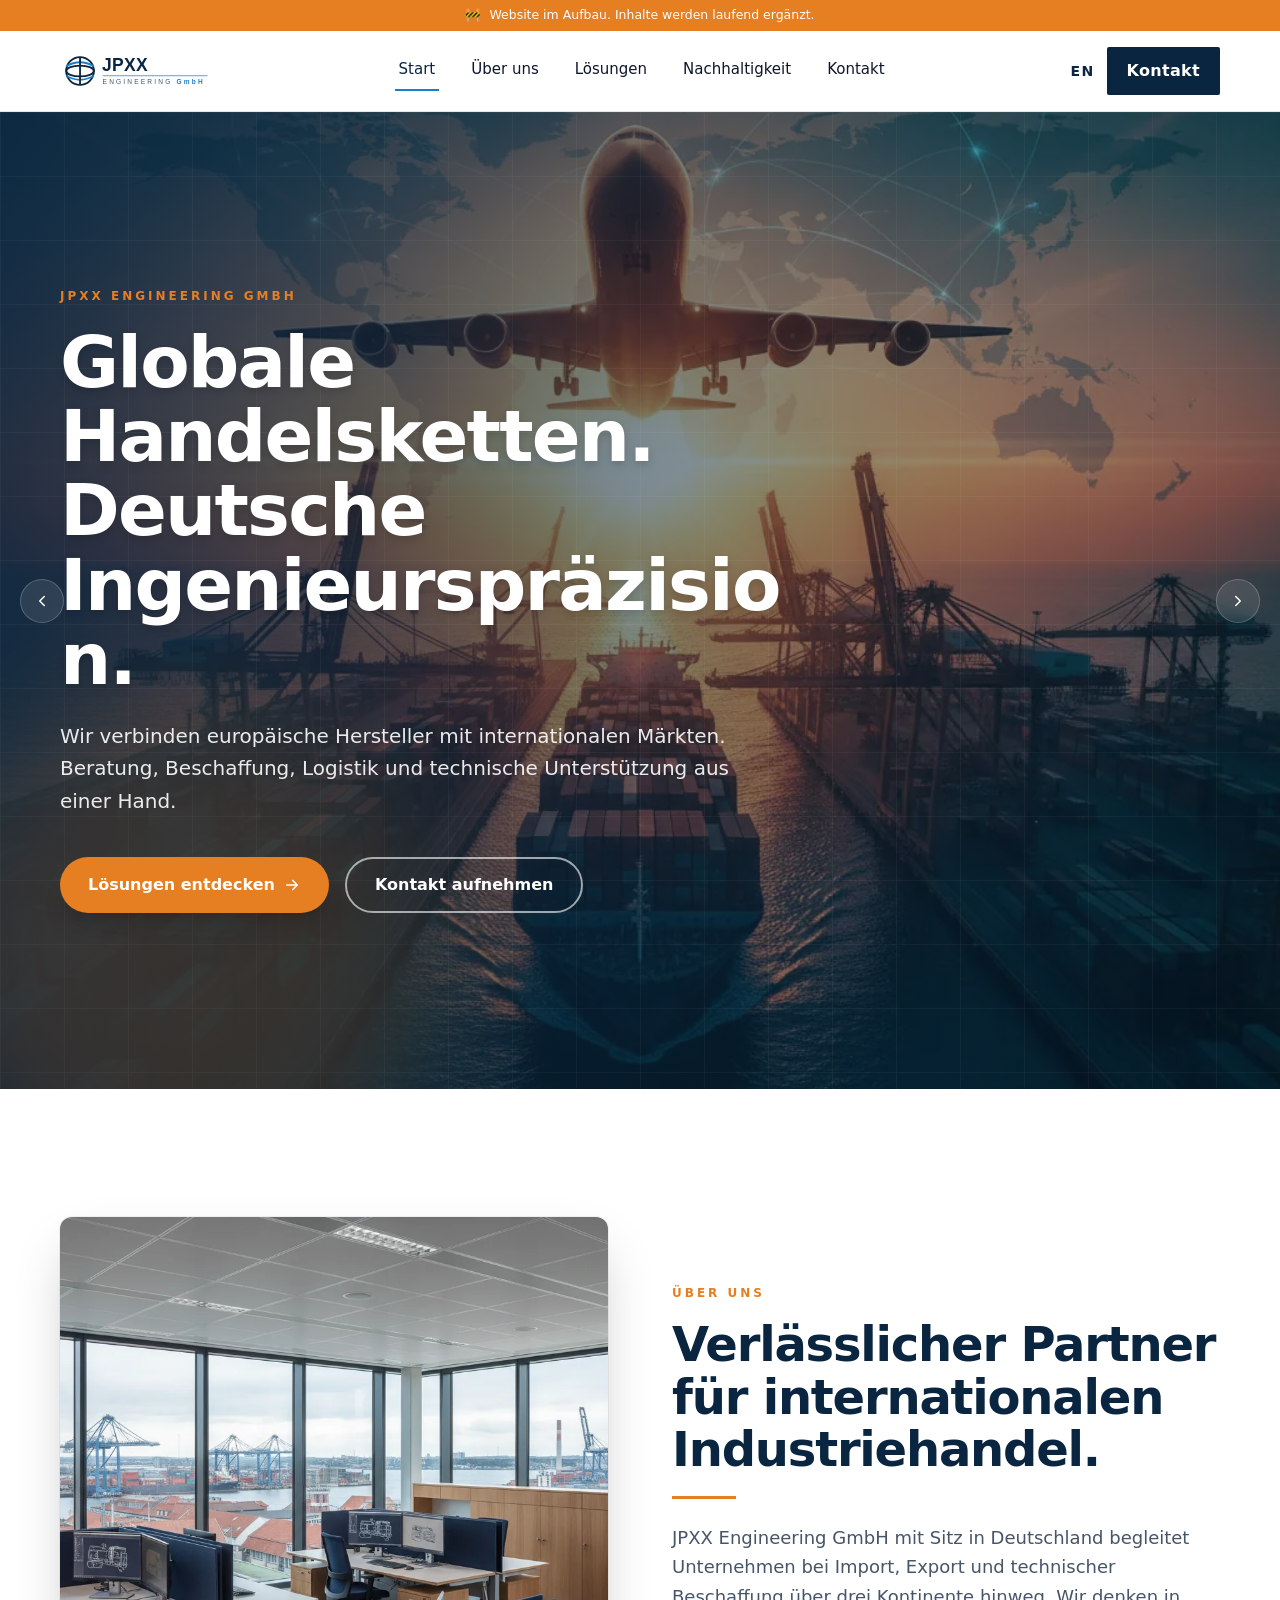
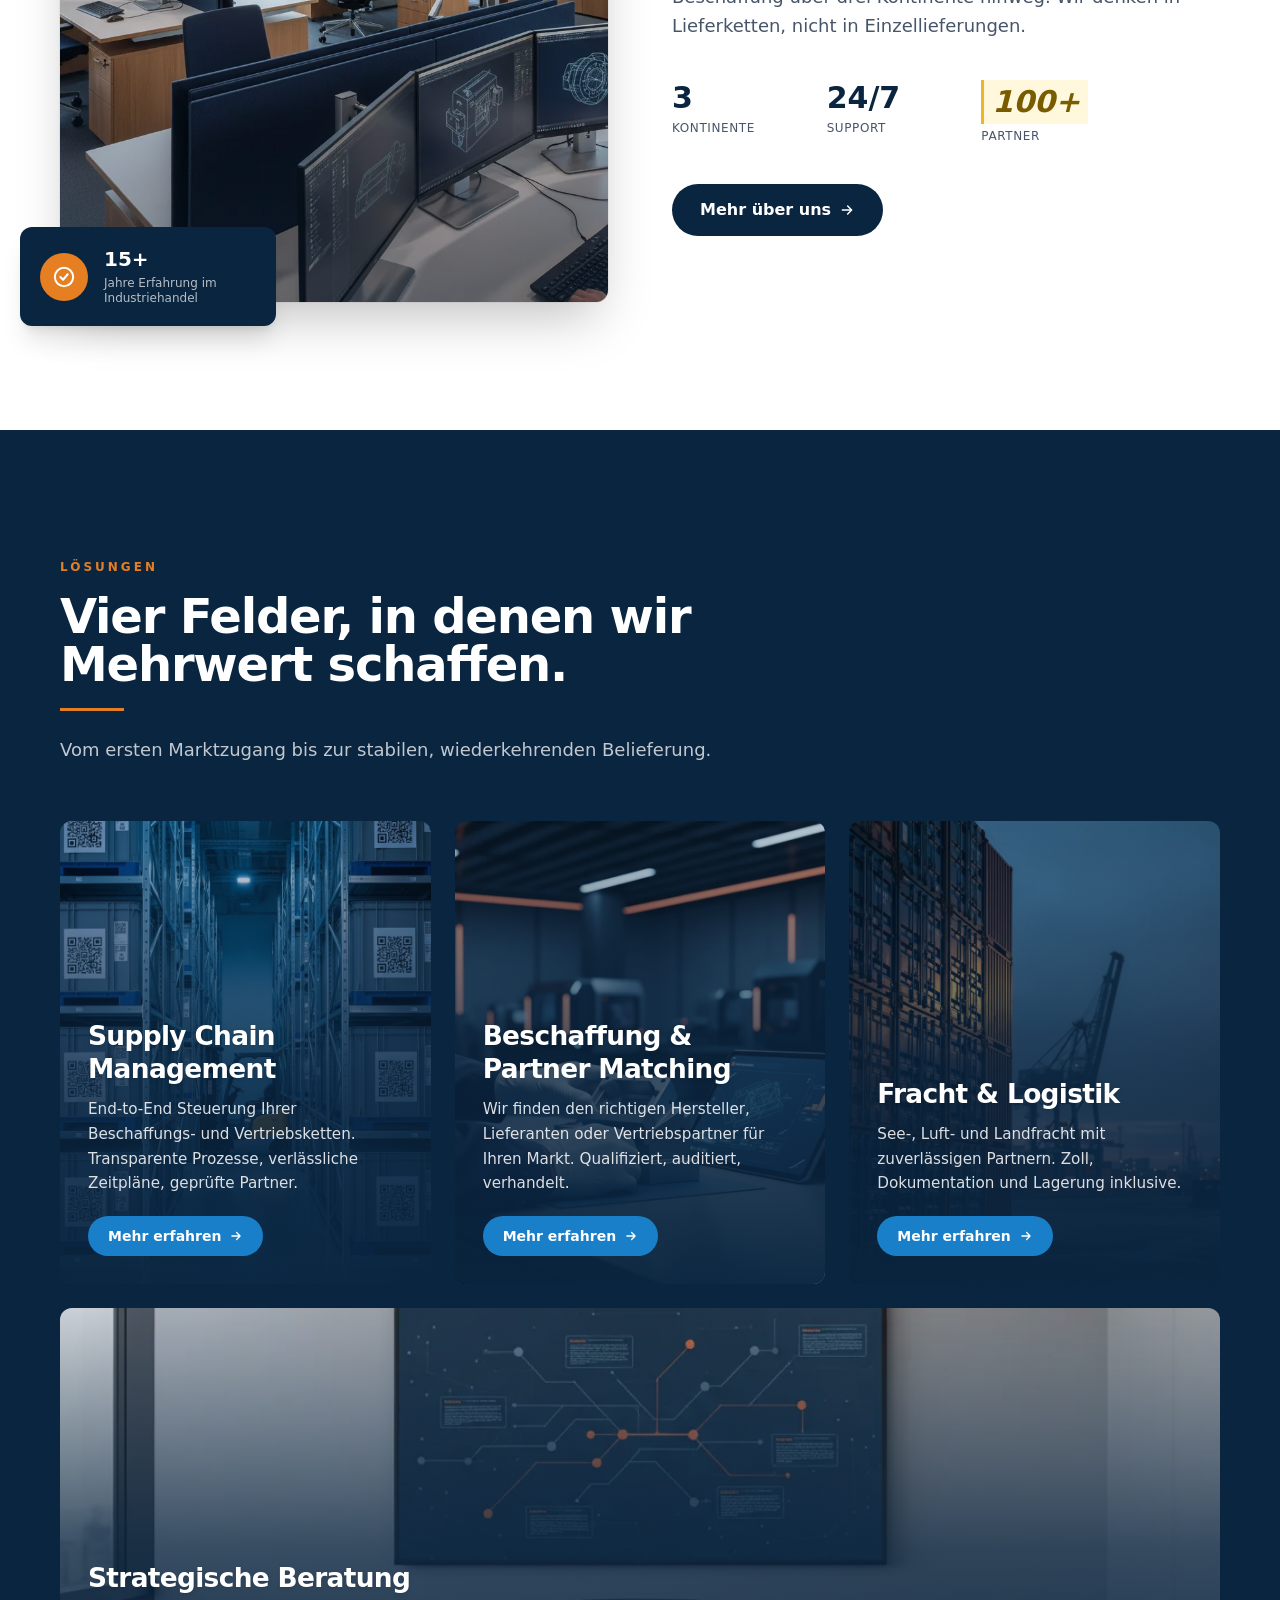
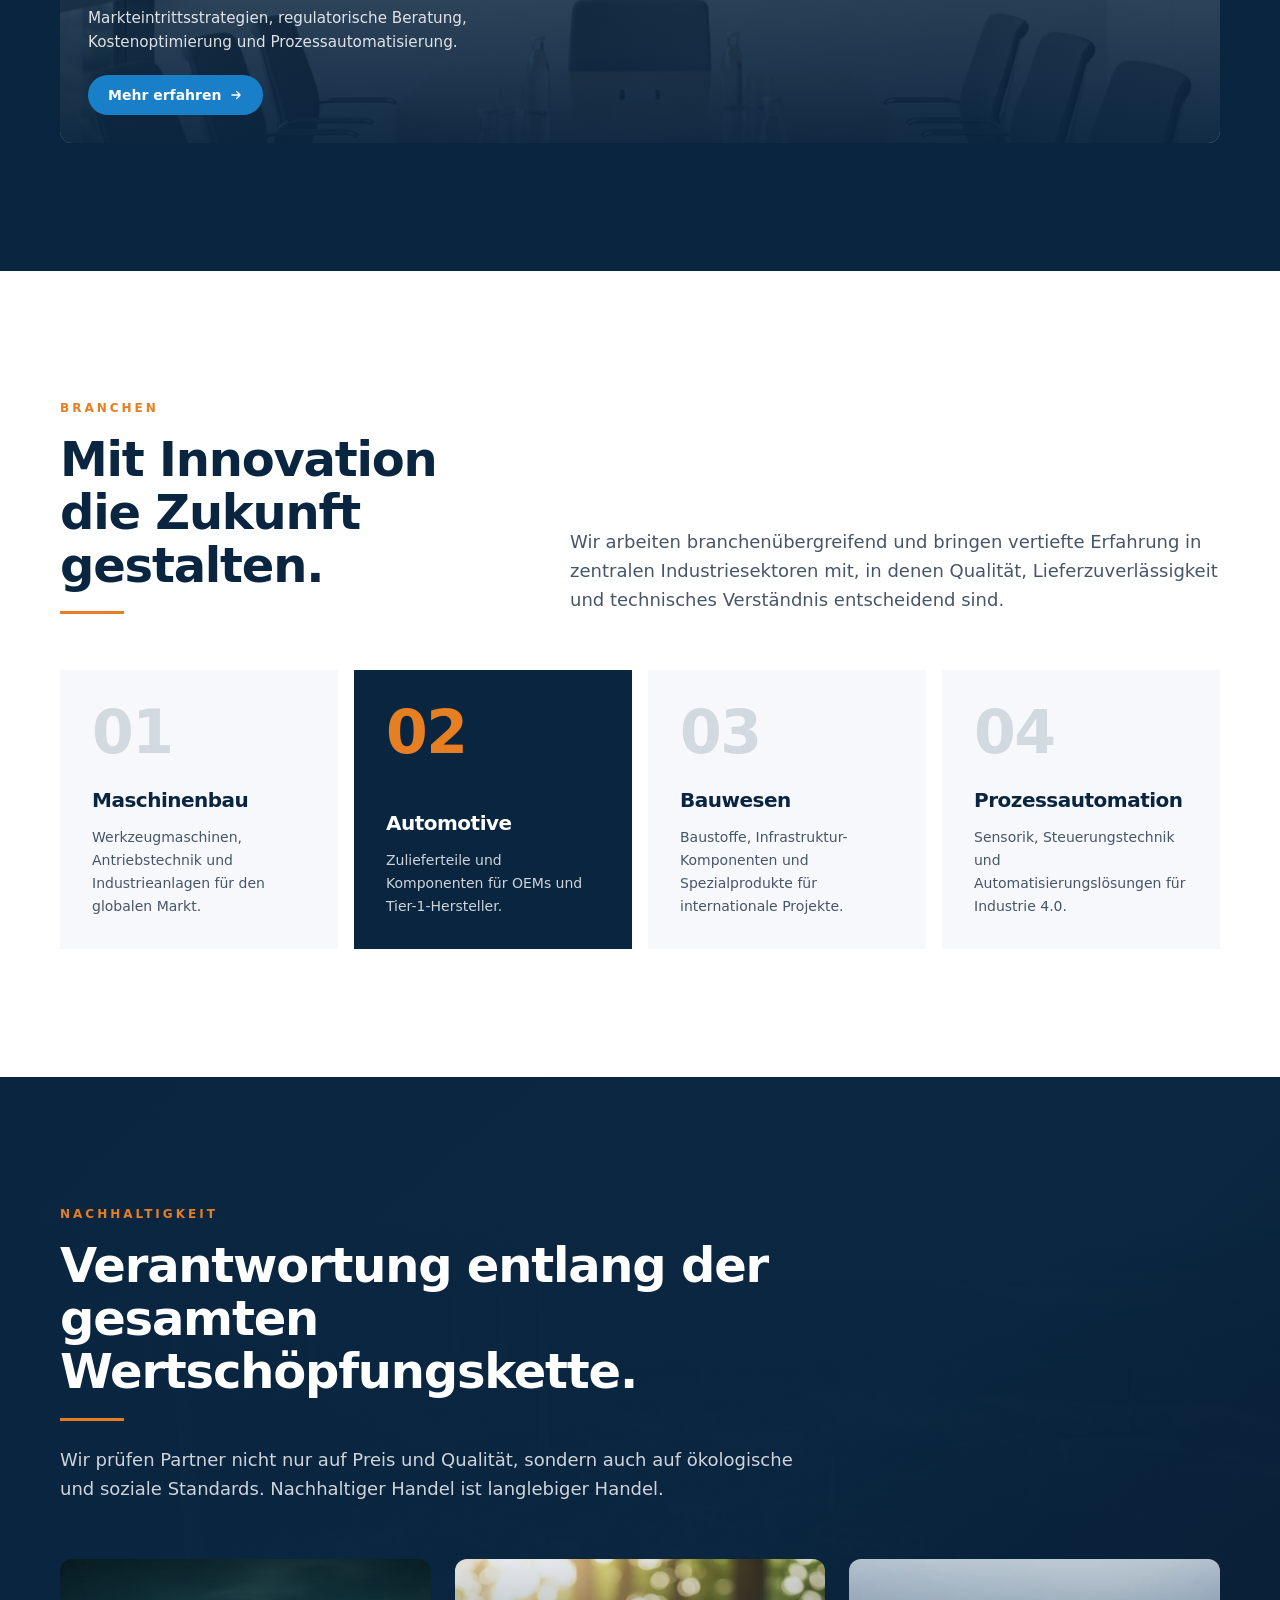
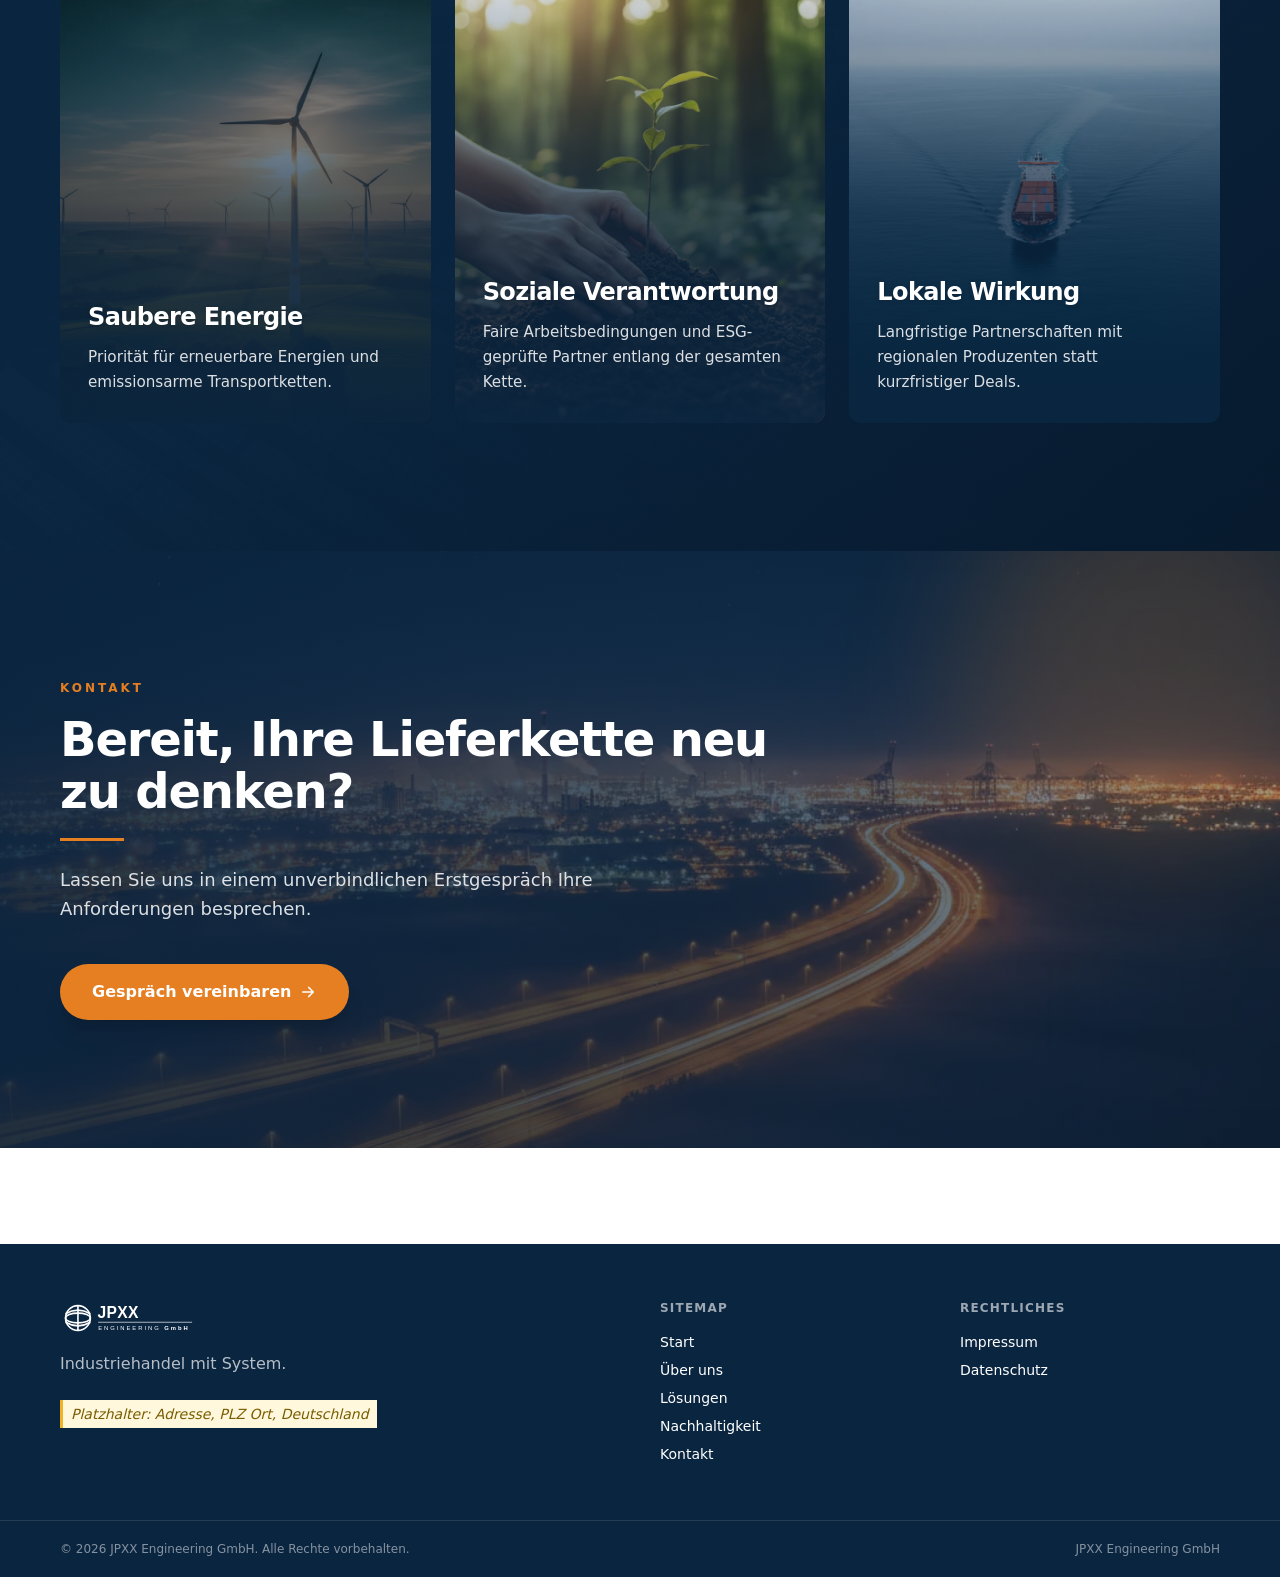
==== commit 4875b61f: "add under-construction banner strip (DE/EN)" ====
--- a/de/index.html
+++ b/de/index.html
@@ -1 +1 @@
-<!DOCTYPE html><html lang="de"><head><meta charset="utf-8"><meta name="viewport" content="width=device-width, initial-scale=1"><meta name="generator" content="Astro v7.4.0"><link rel="icon" type="image/svg+xml" href="/favicon.svg"><title>Start | JPXX Engineering GmbH</title><meta name="description" content="JPXX Engineering GmbH — Internationaler Industriehandel, Beschaffung, Logistik und Beratung."><link rel="alternate" hreflang="de" href="https://jpxx.de/de"><link rel="alternate" hreflang="en" href="https://jpxx.de/en"><link rel="alternate" hreflang="x-default" href="https://jpxx.de/de"><meta property="og:title" content="Start | JPXX Engineering GmbH"><meta property="og:description" content="JPXX Engineering GmbH — Internationaler Industriehandel, Beschaffung, Logistik und Beratung."><meta property="og:type" content="website"><meta property="og:url" content="https://jpxx.de/de"><link rel="stylesheet" href="/_astro/Base.DlUJ2qkN.css"></head><body><a href="#main" class="sr-only focus:not-sr-only focus:absolute focus:top-2 focus:left-2 focus:z-50 focus:bg-white focus:px-4 focus:py-2 focus:ring">Skip to content</a><header class="fixed top-0 inset-x-0 z-40 bg-white/95 backdrop-blur border-b border-[var(--color-rule)]"><div class="container-wide flex items-center justify-between h-20"><a href="/de" class="flex items-center" aria-label="JPXX Engineering GmbH"><img src="/logo.svg" alt="JPXX Engineering GmbH" class="h-10 w-auto"></a><nav class="hidden md:flex items-center gap-7" aria-label="Primary"><a href="/de" class="nav-link is-active">Start</a><a href="/de/ueber-uns" class="nav-link ">Über uns</a><a href="/de/loesungen" class="nav-link ">Lösungen</a><a href="/de/nachhaltigkeit" class="nav-link ">Nachhaltigkeit</a><a href="/de/kontakt" class="nav-link ">Kontakt</a></nav><div class="flex items-center gap-3"><a href="/en" class="text-sm font-semibold uppercase tracking-widest text-[var(--color-brand-navy)] hover:text-[var(--color-brand-blue)]" aria-label="Switch to EN">EN</a><a href="/de/kontakt" class="btn btn-primary hidden sm:inline-flex">Kontakt</a></div></div><!-- mobile nav --><nav class="md:hidden border-t border-[var(--color-rule)] overflow-x-auto" aria-label="Mobile primary"><div class="container-wide flex items-center gap-4 py-2"><a href="/de" class="nav-link whitespace-nowrap is-active">Start</a><a href="/de/ueber-uns" class="nav-link whitespace-nowrap ">Über uns</a><a href="/de/loesungen" class="nav-link whitespace-nowrap ">Lösungen</a><a href="/de/nachhaltigkeit" class="nav-link whitespace-nowrap ">Nachhaltigkeit</a><a href="/de/kontakt" class="nav-link whitespace-nowrap ">Kontakt</a></div></nav></header><main id="main" class="pt-20"><section class="relative overflow-hidden text-white"><img src="/img/hero-wide.webp" alt="" loading="eager" fetchpriority="high" class="absolute inset-0 w-full h-full object-cover"><!-- Darken + warm vignette for text legibility --><div class="absolute inset-0 bg-[linear-gradient(100deg,rgba(10,37,64,0.88)_0%,rgba(10,37,64,0.55)_45%,rgba(10,37,64,0.25)_100%)]" aria-hidden="true"></div><!-- Subtle grid overlay (world-network vibe) --><div class="absolute inset-0 opacity-[0.08] mix-blend-screen" aria-hidden="true" style="background-image: linear-gradient(to right, rgba(255,255,255,.5) 1px, transparent 1px), linear-gradient(to bottom, rgba(255,255,255,.5) 1px, transparent 1px); background-size: 64px 64px;"></div><!-- Orange glow accent --><div class="absolute -bottom-32 -left-20 w-[520px] h-[520px] rounded-full bg-[var(--color-brand-orange)] opacity-20 blur-3xl" aria-hidden="true"></div><div class="container-wide relative py-24 md:py-36 lg:py-44 min-h-[85vh] flex items-center"><div class="max-w-3xl w-full min-w-0"><p class="eyebrow-orange text-xs md:text-sm">JPXX Engineering GmbH</p><h1 class="font-display mt-5 text-[1.75rem] xs:text-3xl sm:text-5xl md:text-6xl lg:text-7xl leading-[1.1] md:leading-[1.03] font-bold tracking-tight drop-shadow-lg" style="hyphens: auto; -webkit-hyphens: auto; overflow-wrap: break-word; word-break: normal;">Globale Handelsketten. Deutsche Ingenieurspräzision.</h1><p class="mt-6 text-base sm:text-lg md:text-xl text-white/90 max-w-2xl leading-relaxed">Wir verbinden europäische Hersteller mit internationalen Märkten. Beratung, Beschaffung, Logistik und technische Unterstützung aus einer Hand.</p><div class="mt-8 md:mt-10 flex flex-wrap gap-3 md:gap-4"><a href="/de/loesungen" class="inline-flex items-center gap-2 rounded-full bg-[var(--color-brand-orange)] hover:bg-[#d26812] text-white px-7 py-3.5 font-semibold shadow-xl shadow-[var(--color-brand-orange)]/30 transition">Lösungen entdecken<svg width="18" height="18" viewBox="0 0 24 24" fill="none" aria-hidden="true"><path d="M5 12h14M13 6l6 6-6 6" stroke="currentColor" stroke-width="2.2" stroke-linecap="round" stroke-linejoin="round"></path></svg></a><a href="/de/kontakt" class="inline-flex items-center gap-2 rounded-full border-2 border-white/60 hover:border-white hover:bg-white/10 text-white px-7 py-3.5 font-semibold transition">Kontakt aufnehmen</a></div></div></div><!-- Carousel-style side arrows (visual flair only) --><button aria-label="prev" class="hidden md:flex absolute left-5 top-1/2 -translate-y-1/2 w-11 h-11 items-center justify-center rounded-full bg-white/10 hover:bg-white/20 backdrop-blur border border-white/20 text-white transition"><svg width="18" height="18" viewBox="0 0 24 24" fill="none"><path d="M15 6l-6 6 6 6" stroke="currentColor" stroke-width="2" stroke-linecap="round" stroke-linejoin="round"></path></svg></button><button aria-label="next" class="hidden md:flex absolute right-5 top-1/2 -translate-y-1/2 w-11 h-11 items-center justify-center rounded-full bg-white/10 hover:bg-white/20 backdrop-blur border border-white/20 text-white transition"><svg width="18" height="18" viewBox="0 0 24 24" fill="none"><path d="M9 6l6 6-6 6" stroke="currentColor" stroke-width="2" stroke-linecap="round" stroke-linejoin="round"></path></svg></button></section><section class="py-24 md:py-32 bg-white relative overflow-hidden"><div class="container-wide grid md:grid-cols-12 gap-16 items-center"><div class="md:col-span-6 relative"><div class="relative aspect-[4/5] overflow-hidden rounded-xl shadow-2xl ring-1 ring-black/5"><img src="/img/about-team.webp" alt="" loading="lazy" class="absolute inset-0 w-full h-full object-cover"><div class="absolute inset-0 bg-gradient-to-t from-[var(--color-brand-navy)]/40 via-transparent to-transparent" aria-hidden="true"></div></div><!-- Floating chip overlapping bottom-left of image, TIMAN-style --><div class="hidden md:flex absolute -bottom-6 -left-6 lg:-left-10 w-64 bg-[var(--color-brand-navy)] text-white rounded-xl shadow-xl p-5 items-center gap-4"><div class="w-12 h-12 rounded-full bg-[var(--color-brand-orange)] flex items-center justify-center shrink-0"><svg width="22" height="22" viewBox="0 0 24 24" fill="none"><path d="M12 2a10 10 0 100 20 10 10 0 000-20zM8 12l3 3 5-6" stroke="white" stroke-width="2.2" stroke-linecap="round" stroke-linejoin="round"></path></svg></div><div><div class="text-xl font-bold leading-tight">15+</div><div class="text-xs text-white/70 leading-tight mt-1">Jahre Erfahrung im Industriehandel</div></div></div></div><div class="md:col-span-6"><p class="eyebrow-orange">Über uns</p><h2 class="font-display mt-4 text-3xl md:text-5xl font-bold tracking-tight leading-[1.1] text-[var(--color-brand-navy)]">Verlässlicher Partner für internationalen Industriehandel.</h2><div class="mt-5 h-[3px] w-16 bg-[var(--color-brand-orange)]"></div><p class="mt-6 text-lg text-[var(--color-ink-soft)] leading-relaxed">JPXX Engineering GmbH mit Sitz in Deutschland begleitet Unternehmen bei Import, Export und technischer Beschaffung über drei Kontinente hinweg. Wir denken in Lieferketten, nicht in Einzellieferungen.</p><div class="mt-10 grid grid-cols-3 gap-4 max-w-md"><div><div class="text-3xl font-bold text-[var(--color-brand-navy)]">3</div><div class="text-xs text-[var(--color-ink-soft)] mt-1 uppercase tracking-wider">Kontinente</div></div><div><div class="text-3xl font-bold text-[var(--color-brand-navy)]">24/7</div><div class="text-xs text-[var(--color-ink-soft)] mt-1 uppercase tracking-wider">Support</div></div><div><div class="text-3xl font-bold text-[var(--color-brand-navy)]"><span class="placeholder">100+</span></div><div class="text-xs text-[var(--color-ink-soft)] mt-1 uppercase tracking-wider">Partner</div></div></div><a href="/de/ueber-uns" class="mt-10 inline-flex items-center gap-2 rounded-full bg-[var(--color-brand-navy)] hover:bg-[#133a5f] text-white px-7 py-3.5 font-semibold transition">Mehr über uns<svg width="16" height="16" viewBox="0 0 24 24" fill="none"><path d="M5 12h14M13 6l6 6-6 6" stroke="currentColor" stroke-width="2.2" stroke-linecap="round" stroke-linejoin="round"></path></svg></a></div></div></section><section class="py-24 md:py-32 bg-[var(--color-brand-navy)] text-white relative overflow-hidden"><!-- subtle diagonal highlight --><div class="absolute inset-0 opacity-[0.05]" aria-hidden="true" style="background-image: linear-gradient(135deg, white 1px, transparent 1px); background-size: 48px 48px;"></div><div class="container-wide relative"><p class="eyebrow-orange">Lösungen</p><h2 class="font-display mt-4 text-3xl md:text-5xl font-bold tracking-tight max-w-3xl">Vier Felder, in denen wir Mehrwert schaffen.</h2><div class="mt-5 h-[3px] w-16 bg-[var(--color-brand-orange)]"></div><p class="mt-6 text-white/75 text-lg max-w-2xl leading-relaxed">Vom ersten Marktzugang bis zur stabilen, wiederkehrenden Belieferung.</p><div class="mt-14 grid gap-6 sm:grid-cols-2 lg:grid-cols-3 xl:grid-cols-3"><article class="group relative overflow-hidden rounded-xl aspect-[4/5] isolate transition-transform hover:-translate-y-1 "><img src="/img/solutions-supply.webp" alt="" loading="lazy" class="absolute inset-0 w-full h-full object-cover transition-transform duration-700 group-hover:scale-110"><!-- navy gradient overlay --><div class="absolute inset-0 bg-[linear-gradient(180deg,rgba(10,37,64,0.15)_0%,rgba(10,37,64,0.75)_55%,rgba(10,37,64,0.95)_100%)]" aria-hidden="true"></div><div class="absolute inset-0 p-7 flex flex-col justify-end"><h3 class="font-display text-2xl md:text-[1.65rem] font-bold leading-tight tracking-tight drop-shadow">Supply Chain Management</h3><p class="mt-3 text-white/85 text-[0.95rem] leading-relaxed max-w-md">End-to-End Steuerung Ihrer Beschaffungs- und Vertriebsketten. Transparente Prozesse, verlässliche Zeitpläne, geprüfte Partner.</p><a href="/de/loesungen" class="mt-5 inline-flex self-start items-center gap-2 rounded-full bg-[var(--color-brand-blue)] hover:bg-[#166cae] text-white text-sm font-semibold px-5 py-2.5 transition">Mehr erfahren<svg width="14" height="14" viewBox="0 0 24 24" fill="none"><path d="M5 12h14M13 6l6 6-6 6" stroke="currentColor" stroke-width="2.2" stroke-linecap="round" stroke-linejoin="round"></path></svg></a></div></article><article class="group relative overflow-hidden rounded-xl aspect-[4/5] isolate transition-transform hover:-translate-y-1 "><img src="/img/solutions-sourcing.webp" alt="" loading="lazy" class="absolute inset-0 w-full h-full object-cover transition-transform duration-700 group-hover:scale-110"><!-- navy gradient overlay --><div class="absolute inset-0 bg-[linear-gradient(180deg,rgba(10,37,64,0.15)_0%,rgba(10,37,64,0.75)_55%,rgba(10,37,64,0.95)_100%)]" aria-hidden="true"></div><div class="absolute inset-0 p-7 flex flex-col justify-end"><h3 class="font-display text-2xl md:text-[1.65rem] font-bold leading-tight tracking-tight drop-shadow">Beschaffung &amp; Partner Matching</h3><p class="mt-3 text-white/85 text-[0.95rem] leading-relaxed max-w-md">Wir finden den richtigen Hersteller, Lieferanten oder Vertriebspartner für Ihren Markt. Qualifiziert, auditiert, verhandelt.</p><a href="/de/loesungen" class="mt-5 inline-flex self-start items-center gap-2 rounded-full bg-[var(--color-brand-blue)] hover:bg-[#166cae] text-white text-sm font-semibold px-5 py-2.5 transition">Mehr erfahren<svg width="14" height="14" viewBox="0 0 24 24" fill="none"><path d="M5 12h14M13 6l6 6-6 6" stroke="currentColor" stroke-width="2.2" stroke-linecap="round" stroke-linejoin="round"></path></svg></a></div></article><article class="group relative overflow-hidden rounded-xl aspect-[4/5] isolate transition-transform hover:-translate-y-1 "><img src="/img/solutions-logistics.webp" alt="" loading="lazy" class="absolute inset-0 w-full h-full object-cover transition-transform duration-700 group-hover:scale-110"><!-- navy gradient overlay --><div class="absolute inset-0 bg-[linear-gradient(180deg,rgba(10,37,64,0.15)_0%,rgba(10,37,64,0.75)_55%,rgba(10,37,64,0.95)_100%)]" aria-hidden="true"></div><div class="absolute inset-0 p-7 flex flex-col justify-end"><h3 class="font-display text-2xl md:text-[1.65rem] font-bold leading-tight tracking-tight drop-shadow">Fracht &amp; Logistik</h3><p class="mt-3 text-white/85 text-[0.95rem] leading-relaxed max-w-md">See-, Luft- und Landfracht mit zuverlässigen Partnern. Zoll, Dokumentation und Lagerung inklusive.</p><a href="/de/loesungen" class="mt-5 inline-flex self-start items-center gap-2 rounded-full bg-[var(--color-brand-blue)] hover:bg-[#166cae] text-white text-sm font-semibold px-5 py-2.5 transition">Mehr erfahren<svg width="14" height="14" viewBox="0 0 24 24" fill="none"><path d="M5 12h14M13 6l6 6-6 6" stroke="currentColor" stroke-width="2.2" stroke-linecap="round" stroke-linejoin="round"></path></svg></a></div></article><article class="group relative overflow-hidden rounded-xl aspect-[4/5] isolate transition-transform hover:-translate-y-1 lg:col-span-3 lg:aspect-[16/6]"><img src="/img/solutions-consulting.webp" alt="" loading="lazy" class="absolute inset-0 w-full h-full object-cover transition-transform duration-700 group-hover:scale-110"><!-- navy gradient overlay --><div class="absolute inset-0 bg-[linear-gradient(180deg,rgba(10,37,64,0.15)_0%,rgba(10,37,64,0.75)_55%,rgba(10,37,64,0.95)_100%)]" aria-hidden="true"></div><div class="absolute inset-0 p-7 flex flex-col justify-end"><h3 class="font-display text-2xl md:text-[1.65rem] font-bold leading-tight tracking-tight drop-shadow">Strategische Beratung</h3><p class="mt-3 text-white/85 text-[0.95rem] leading-relaxed max-w-md">Markteintrittsstrategien, regulatorische Beratung, Kostenoptimierung und Prozessautomatisierung.</p><a href="/de/loesungen" class="mt-5 inline-flex self-start items-center gap-2 rounded-full bg-[var(--color-brand-blue)] hover:bg-[#166cae] text-white text-sm font-semibold px-5 py-2.5 transition">Mehr erfahren<svg width="14" height="14" viewBox="0 0 24 24" fill="none"><path d="M5 12h14M13 6l6 6-6 6" stroke="currentColor" stroke-width="2.2" stroke-linecap="round" stroke-linejoin="round"></path></svg></a></div></article></div></div></section><section class="py-24 md:py-32 bg-white relative overflow-hidden"><div class="container-wide"><div class="grid lg:grid-cols-12 gap-12 lg:gap-16 items-end"><div class="lg:col-span-5"><p class="eyebrow-orange">Branchen</p><h2 class="font-display mt-4 text-3xl md:text-4xl lg:text-5xl font-bold tracking-tight leading-[1.1] text-[var(--color-brand-navy)]">Mit Innovation die Zukunft gestalten.</h2><div class="mt-5 h-[3px] w-16 bg-[var(--color-brand-orange)]"></div></div><div class="lg:col-span-7"><p class="text-lg text-[var(--color-ink-soft)] leading-relaxed">Wir arbeiten branchenübergreifend und bringen vertiefte Erfahrung in zentralen Industriesektoren mit, in denen Qualität, Lieferzuverlässigkeit und technisches Verständnis entscheidend sind.</p></div></div><div class="mt-14 grid gap-4 sm:grid-cols-2 lg:grid-cols-4"><article class="group relative p-7 md:p-8 min-h-[220px] flex flex-col justify-between overflow-hidden transition-colors bg-[var(--color-paper-soft)] text-[var(--color-brand-navy)] hover:bg-[var(--color-brand-navy)] hover:text-white"><div class="font-display text-5xl md:text-6xl font-bold tracking-tight leading-none text-[var(--color-brand-navy)]/15 group-hover:text-[var(--color-brand-orange)] transition-colors">01</div><div class="mt-6"><h3 class="font-display text-xl font-bold tracking-tight">Maschinenbau</h3><p class="mt-3 text-sm leading-relaxed text-[var(--color-ink-soft)] group-hover:text-white/85 transition-colors">Werkzeugmaschinen, Antriebstechnik und Industrieanlagen für den globalen Markt.</p></div></article><article class="group relative p-7 md:p-8 min-h-[220px] flex flex-col justify-between overflow-hidden transition-colors bg-[var(--color-brand-navy)] text-white"><div class="font-display text-5xl md:text-6xl font-bold tracking-tight leading-none text-[var(--color-brand-orange)] transition-colors">02</div><div class="mt-6"><h3 class="font-display text-xl font-bold tracking-tight">Automotive</h3><p class="mt-3 text-sm leading-relaxed text-white/80 transition-colors">Zulieferteile und Komponenten für OEMs und Tier-1-Hersteller.</p></div></article><article class="group relative p-7 md:p-8 min-h-[220px] flex flex-col justify-between overflow-hidden transition-colors bg-[var(--color-paper-soft)] text-[var(--color-brand-navy)] hover:bg-[var(--color-brand-navy)] hover:text-white"><div class="font-display text-5xl md:text-6xl font-bold tracking-tight leading-none text-[var(--color-brand-navy)]/15 group-hover:text-[var(--color-brand-orange)] transition-colors">03</div><div class="mt-6"><h3 class="font-display text-xl font-bold tracking-tight">Bauwesen</h3><p class="mt-3 text-sm leading-relaxed text-[var(--color-ink-soft)] group-hover:text-white/85 transition-colors">Baustoffe, Infrastruktur-Komponenten und Spezialprodukte für internationale Projekte.</p></div></article><article class="group relative p-7 md:p-8 min-h-[220px] flex flex-col justify-between overflow-hidden transition-colors bg-[var(--color-paper-soft)] text-[var(--color-brand-navy)] hover:bg-[var(--color-brand-navy)] hover:text-white"><div class="font-display text-5xl md:text-6xl font-bold tracking-tight leading-none text-[var(--color-brand-navy)]/15 group-hover:text-[var(--color-brand-orange)] transition-colors">04</div><div class="mt-6"><h3 class="font-display text-xl font-bold tracking-tight">Prozessautomation</h3><p class="mt-3 text-sm leading-relaxed text-[var(--color-ink-soft)] group-hover:text-white/85 transition-colors">Sensorik, Steuerungstechnik und Automatisierungslösungen für Industrie 4.0.</p></div></article></div></div></section><section class="relative py-24 md:py-32 bg-[var(--color-brand-navy)] text-white overflow-hidden"><img src="/img/sustain-bg.webp" alt="" loading="lazy" class="absolute inset-0 w-full h-full object-cover opacity-15" aria-hidden="true"><div class="absolute inset-0 bg-gradient-to-br from-[var(--color-brand-navy)] via-[var(--color-brand-navy)]/90 to-[#071a2e]" aria-hidden="true"></div><div class="container-wide relative"><div class="max-w-3xl"><p class="eyebrow-orange">Nachhaltigkeit</p><h2 class="font-display mt-4 text-3xl md:text-5xl font-bold tracking-tight leading-[1.1]">Verantwortung entlang der gesamten Wertschöpfungskette.</h2><div class="mt-5 h-[3px] w-16 bg-[var(--color-brand-orange)]"></div><p class="mt-6 text-white/80 text-lg leading-relaxed">Wir prüfen Partner nicht nur auf Preis und Qualität, sondern auch auf ökologische und soziale Standards. Nachhaltiger Handel ist langlebiger Handel.</p></div><div class="mt-14 grid gap-6 md:grid-cols-3"><article class="group relative aspect-[4/5] overflow-hidden rounded-xl isolate transition-transform hover:-translate-y-1"><img src="/img/sustain-card-1.webp" alt="" loading="lazy" class="absolute inset-0 w-full h-full object-cover transition-transform duration-700 group-hover:scale-110"><div class="absolute inset-0 bg-[linear-gradient(180deg,rgba(10,37,64,0.1)_0%,rgba(10,37,64,0.75)_55%,rgba(10,37,64,0.95)_100%)]" aria-hidden="true"></div><div class="absolute inset-0 p-7 flex flex-col justify-end"><h3 class="font-display text-2xl font-bold tracking-tight drop-shadow">Saubere Energie</h3><p class="mt-3 text-white/85 text-[0.95rem] leading-relaxed">Priorität für erneuerbare Energien und emissionsarme Transportketten.</p></div></article><article class="group relative aspect-[4/5] overflow-hidden rounded-xl isolate transition-transform hover:-translate-y-1"><img src="/img/sustain-card-2.webp" alt="" loading="lazy" class="absolute inset-0 w-full h-full object-cover transition-transform duration-700 group-hover:scale-110"><div class="absolute inset-0 bg-[linear-gradient(180deg,rgba(10,37,64,0.1)_0%,rgba(10,37,64,0.75)_55%,rgba(10,37,64,0.95)_100%)]" aria-hidden="true"></div><div class="absolute inset-0 p-7 flex flex-col justify-end"><h3 class="font-display text-2xl font-bold tracking-tight drop-shadow">Soziale Verantwortung</h3><p class="mt-3 text-white/85 text-[0.95rem] leading-relaxed">Faire Arbeitsbedingungen und ESG-geprüfte Partner entlang der gesamten Kette.</p></div></article><article class="group relative aspect-[4/5] overflow-hidden rounded-xl isolate transition-transform hover:-translate-y-1"><img src="/img/sustain-card-3.webp" alt="" loading="lazy" class="absolute inset-0 w-full h-full object-cover transition-transform duration-700 group-hover:scale-110"><div class="absolute inset-0 bg-[linear-gradient(180deg,rgba(10,37,64,0.1)_0%,rgba(10,37,64,0.75)_55%,rgba(10,37,64,0.95)_100%)]" aria-hidden="true"></div><div class="absolute inset-0 p-7 flex flex-col justify-end"><h3 class="font-display text-2xl font-bold tracking-tight drop-shadow">Lokale Wirkung</h3><p class="mt-3 text-white/85 text-[0.95rem] leading-relaxed">Langfristige Partnerschaften mit regionalen Produzenten statt kurzfristiger Deals.</p></div></article></div></div></section><section class="relative overflow-hidden text-white"><img src="/img/cta-banner.webp" alt="" loading="lazy" class="absolute inset-0 w-full h-full object-cover"><div class="absolute inset-0 bg-[linear-gradient(90deg,rgba(10,37,64,0.9)_0%,rgba(10,37,64,0.65)_70%,rgba(10,37,64,0.4)_100%)]" aria-hidden="true"></div><div class="absolute -top-20 -right-20 w-[400px] h-[400px] rounded-full bg-[var(--color-brand-orange)] opacity-20 blur-3xl" aria-hidden="true"></div><div class="container-wide relative py-24 md:py-32"><div class="max-w-3xl"><p class="eyebrow-orange">Kontakt</p><h2 class="font-display mt-4 text-3xl md:text-5xl font-bold tracking-tight leading-[1.1]">Bereit, Ihre Lieferkette neu zu denken?</h2><div class="mt-5 h-[3px] w-16 bg-[var(--color-brand-orange)]"></div><p class="mt-6 text-white/85 text-lg leading-relaxed max-w-2xl">Lassen Sie uns in einem unverbindlichen Erstgespräch Ihre Anforderungen besprechen.</p><a href="/de/kontakt" class="mt-10 inline-flex items-center gap-2 rounded-full bg-[var(--color-brand-orange)] hover:bg-[#d26812] text-white px-8 py-4 font-semibold text-base shadow-xl shadow-[var(--color-brand-orange)]/30 transition">Gespräch vereinbaren<svg width="18" height="18" viewBox="0 0 24 24" fill="none"><path d="M5 12h14M13 6l6 6-6 6" stroke="currentColor" stroke-width="2.2" stroke-linecap="round" stroke-linejoin="round"></path></svg></a></div></div></section></main><footer class="mt-24 bg-[var(--color-brand-navy)] text-white"><div class="container-wide py-14 grid gap-10 md:grid-cols-4"><div class="md:col-span-2"><div class="flex items-center gap-3 mb-4"><img src="/logo.svg" alt="JPXX Engineering GmbH" class="h-9 w-auto brightness-0 invert"></div><p class="text-white/70 max-w-md">Industriehandel mit System.</p><p class="text-white/50 text-sm mt-6"><span class="placeholder">Platzhalter: Adresse, PLZ Ort, Deutschland</span></p></div><div><h4 class="font-semibold uppercase tracking-widest text-xs text-white/60 mb-4">Sitemap</h4><ul class="space-y-2 text-sm"><li><a class="hover:text-[var(--color-brand-blue)]" href="/de">Start</a></li><li><a class="hover:text-[var(--color-brand-blue)]" href="/de/ueber-uns">Über uns</a></li><li><a class="hover:text-[var(--color-brand-blue)]" href="/de/loesungen">Lösungen</a></li><li><a class="hover:text-[var(--color-brand-blue)]" href="/de/nachhaltigkeit">Nachhaltigkeit</a></li><li><a class="hover:text-[var(--color-brand-blue)]" href="/de/kontakt">Kontakt</a></li></ul></div><div><h4 class="font-semibold uppercase tracking-widest text-xs text-white/60 mb-4">Rechtliches</h4><ul class="space-y-2 text-sm"><li><a class="hover:text-[var(--color-brand-blue)]" href="/de/impressum">Impressum</a></li><li><a class="hover:text-[var(--color-brand-blue)]" href="/de/datenschutz">Datenschutz</a></li></ul></div></div><div class="border-t border-white/10"><div class="container-wide py-5 text-xs text-white/50 flex flex-wrap gap-4 justify-between"><span>© 2026 JPXX Engineering GmbH. Alle Rechte vorbehalten.</span><span>JPXX Engineering GmbH</span></div></div></footer></body></html>+<!DOCTYPE html><html lang="de"><head><meta charset="utf-8"><meta name="viewport" content="width=device-width, initial-scale=1"><meta name="generator" content="Astro v7.4.0"><link rel="icon" type="image/svg+xml" href="/favicon.svg"><title>Start | JPXX Engineering GmbH</title><meta name="description" content="JPXX Engineering GmbH — Internationaler Industriehandel, Beschaffung, Logistik und Beratung."><link rel="alternate" hreflang="de" href="https://jpxx.de/de"><link rel="alternate" hreflang="en" href="https://jpxx.de/en"><link rel="alternate" hreflang="x-default" href="https://jpxx.de/de"><meta property="og:title" content="Start | JPXX Engineering GmbH"><meta property="og:description" content="JPXX Engineering GmbH — Internationaler Industriehandel, Beschaffung, Logistik und Beratung."><meta property="og:type" content="website"><meta property="og:url" content="https://jpxx.de/de"><link rel="stylesheet" href="/_astro/Base.Co9QmLV5.css"></head><body><a href="#main" class="sr-only focus:not-sr-only focus:absolute focus:top-2 focus:left-2 focus:z-50 focus:bg-white focus:px-4 focus:py-2 focus:ring">Skip to content</a><header class="fixed top-0 inset-x-0 z-40 bg-white/95 backdrop-blur border-b border-[var(--color-rule)]"><div class="bg-[var(--color-brand-orange)] text-white text-[0.78rem] font-medium"><div class="container-wide py-1.5 flex items-center justify-center gap-2 text-center"><span aria-hidden="true">🚧</span><span>Website im Aufbau. Inhalte werden laufend ergänzt.</span></div></div><div class="container-wide flex items-center justify-between h-20"><a href="/de" class="flex items-center" aria-label="JPXX Engineering GmbH"><img src="/logo.svg" alt="JPXX Engineering GmbH" class="h-10 w-auto"></a><nav class="hidden md:flex items-center gap-7" aria-label="Primary"><a href="/de" class="nav-link is-active">Start</a><a href="/de/ueber-uns" class="nav-link ">Über uns</a><a href="/de/loesungen" class="nav-link ">Lösungen</a><a href="/de/nachhaltigkeit" class="nav-link ">Nachhaltigkeit</a><a href="/de/kontakt" class="nav-link ">Kontakt</a></nav><div class="flex items-center gap-3"><a href="/en" class="text-sm font-semibold uppercase tracking-widest text-[var(--color-brand-navy)] hover:text-[var(--color-brand-blue)]" aria-label="Switch to EN">EN</a><a href="/de/kontakt" class="btn btn-primary hidden sm:inline-flex">Kontakt</a></div></div><!-- mobile nav --><nav class="md:hidden border-t border-[var(--color-rule)] overflow-x-auto" aria-label="Mobile primary"><div class="container-wide flex items-center gap-4 py-2"><a href="/de" class="nav-link whitespace-nowrap is-active">Start</a><a href="/de/ueber-uns" class="nav-link whitespace-nowrap ">Über uns</a><a href="/de/loesungen" class="nav-link whitespace-nowrap ">Lösungen</a><a href="/de/nachhaltigkeit" class="nav-link whitespace-nowrap ">Nachhaltigkeit</a><a href="/de/kontakt" class="nav-link whitespace-nowrap ">Kontakt</a></div></nav></header><main id="main" class="pt-[7rem]"><section class="relative overflow-hidden text-white"><img src="/img/hero-wide.webp" alt="" loading="eager" fetchpriority="high" class="absolute inset-0 w-full h-full object-cover"><!-- Darken + warm vignette for text legibility --><div class="absolute inset-0 bg-[linear-gradient(100deg,rgba(10,37,64,0.88)_0%,rgba(10,37,64,0.55)_45%,rgba(10,37,64,0.25)_100%)]" aria-hidden="true"></div><!-- Subtle grid overlay (world-network vibe) --><div class="absolute inset-0 opacity-[0.08] mix-blend-screen" aria-hidden="true" style="background-image: linear-gradient(to right, rgba(255,255,255,.5) 1px, transparent 1px), linear-gradient(to bottom, rgba(255,255,255,.5) 1px, transparent 1px); background-size: 64px 64px;"></div><!-- Orange glow accent --><div class="absolute -bottom-32 -left-20 w-[520px] h-[520px] rounded-full bg-[var(--color-brand-orange)] opacity-20 blur-3xl" aria-hidden="true"></div><div class="container-wide relative py-24 md:py-36 lg:py-44 min-h-[85vh] flex items-center"><div class="max-w-3xl w-full min-w-0"><p class="eyebrow-orange text-xs md:text-sm">JPXX Engineering GmbH</p><h1 class="font-display mt-5 text-[1.75rem] xs:text-3xl sm:text-5xl md:text-6xl lg:text-7xl leading-[1.1] md:leading-[1.03] font-bold tracking-tight drop-shadow-lg" style="hyphens: auto; -webkit-hyphens: auto; overflow-wrap: break-word; word-break: normal;">Globale Handelsketten. Deutsche Ingenieurspräzision.</h1><p class="mt-6 text-base sm:text-lg md:text-xl text-white/90 max-w-2xl leading-relaxed">Wir verbinden europäische Hersteller mit internationalen Märkten. Beratung, Beschaffung, Logistik und technische Unterstützung aus einer Hand.</p><div class="mt-8 md:mt-10 flex flex-wrap gap-3 md:gap-4"><a href="/de/loesungen" class="inline-flex items-center gap-2 rounded-full bg-[var(--color-brand-orange)] hover:bg-[#d26812] text-white px-7 py-3.5 font-semibold shadow-xl shadow-[var(--color-brand-orange)]/30 transition">Lösungen entdecken<svg width="18" height="18" viewBox="0 0 24 24" fill="none" aria-hidden="true"><path d="M5 12h14M13 6l6 6-6 6" stroke="currentColor" stroke-width="2.2" stroke-linecap="round" stroke-linejoin="round"></path></svg></a><a href="/de/kontakt" class="inline-flex items-center gap-2 rounded-full border-2 border-white/60 hover:border-white hover:bg-white/10 text-white px-7 py-3.5 font-semibold transition">Kontakt aufnehmen</a></div></div></div><!-- Carousel-style side arrows (visual flair only) --><button aria-label="prev" class="hidden md:flex absolute left-5 top-1/2 -translate-y-1/2 w-11 h-11 items-center justify-center rounded-full bg-white/10 hover:bg-white/20 backdrop-blur border border-white/20 text-white transition"><svg width="18" height="18" viewBox="0 0 24 24" fill="none"><path d="M15 6l-6 6 6 6" stroke="currentColor" stroke-width="2" stroke-linecap="round" stroke-linejoin="round"></path></svg></button><button aria-label="next" class="hidden md:flex absolute right-5 top-1/2 -translate-y-1/2 w-11 h-11 items-center justify-center rounded-full bg-white/10 hover:bg-white/20 backdrop-blur border border-white/20 text-white transition"><svg width="18" height="18" viewBox="0 0 24 24" fill="none"><path d="M9 6l6 6-6 6" stroke="currentColor" stroke-width="2" stroke-linecap="round" stroke-linejoin="round"></path></svg></button></section><section class="py-24 md:py-32 bg-white relative overflow-hidden"><div class="container-wide grid md:grid-cols-12 gap-16 items-center"><div class="md:col-span-6 relative"><div class="relative aspect-[4/5] overflow-hidden rounded-xl shadow-2xl ring-1 ring-black/5"><img src="/img/about-team.webp" alt="" loading="lazy" class="absolute inset-0 w-full h-full object-cover"><div class="absolute inset-0 bg-gradient-to-t from-[var(--color-brand-navy)]/40 via-transparent to-transparent" aria-hidden="true"></div></div><!-- Floating chip overlapping bottom-left of image, TIMAN-style --><div class="hidden md:flex absolute -bottom-6 -left-6 lg:-left-10 w-64 bg-[var(--color-brand-navy)] text-white rounded-xl shadow-xl p-5 items-center gap-4"><div class="w-12 h-12 rounded-full bg-[var(--color-brand-orange)] flex items-center justify-center shrink-0"><svg width="22" height="22" viewBox="0 0 24 24" fill="none"><path d="M12 2a10 10 0 100 20 10 10 0 000-20zM8 12l3 3 5-6" stroke="white" stroke-width="2.2" stroke-linecap="round" stroke-linejoin="round"></path></svg></div><div><div class="text-xl font-bold leading-tight">15+</div><div class="text-xs text-white/70 leading-tight mt-1">Jahre Erfahrung im Industriehandel</div></div></div></div><div class="md:col-span-6"><p class="eyebrow-orange">Über uns</p><h2 class="font-display mt-4 text-3xl md:text-5xl font-bold tracking-tight leading-[1.1] text-[var(--color-brand-navy)]">Verlässlicher Partner für internationalen Industriehandel.</h2><div class="mt-5 h-[3px] w-16 bg-[var(--color-brand-orange)]"></div><p class="mt-6 text-lg text-[var(--color-ink-soft)] leading-relaxed">JPXX Engineering GmbH mit Sitz in Deutschland begleitet Unternehmen bei Import, Export und technischer Beschaffung über drei Kontinente hinweg. Wir denken in Lieferketten, nicht in Einzellieferungen.</p><div class="mt-10 grid grid-cols-3 gap-4 max-w-md"><div><div class="text-3xl font-bold text-[var(--color-brand-navy)]">3</div><div class="text-xs text-[var(--color-ink-soft)] mt-1 uppercase tracking-wider">Kontinente</div></div><div><div class="text-3xl font-bold text-[var(--color-brand-navy)]">24/7</div><div class="text-xs text-[var(--color-ink-soft)] mt-1 uppercase tracking-wider">Support</div></div><div><div class="text-3xl font-bold text-[var(--color-brand-navy)]"><span class="placeholder">100+</span></div><div class="text-xs text-[var(--color-ink-soft)] mt-1 uppercase tracking-wider">Partner</div></div></div><a href="/de/ueber-uns" class="mt-10 inline-flex items-center gap-2 rounded-full bg-[var(--color-brand-navy)] hover:bg-[#133a5f] text-white px-7 py-3.5 font-semibold transition">Mehr über uns<svg width="16" height="16" viewBox="0 0 24 24" fill="none"><path d="M5 12h14M13 6l6 6-6 6" stroke="currentColor" stroke-width="2.2" stroke-linecap="round" stroke-linejoin="round"></path></svg></a></div></div></section><section class="py-24 md:py-32 bg-[var(--color-brand-navy)] text-white relative overflow-hidden"><!-- subtle diagonal highlight --><div class="absolute inset-0 opacity-[0.05]" aria-hidden="true" style="background-image: linear-gradient(135deg, white 1px, transparent 1px); background-size: 48px 48px;"></div><div class="container-wide relative"><p class="eyebrow-orange">Lösungen</p><h2 class="font-display mt-4 text-3xl md:text-5xl font-bold tracking-tight max-w-3xl">Vier Felder, in denen wir Mehrwert schaffen.</h2><div class="mt-5 h-[3px] w-16 bg-[var(--color-brand-orange)]"></div><p class="mt-6 text-white/75 text-lg max-w-2xl leading-relaxed">Vom ersten Marktzugang bis zur stabilen, wiederkehrenden Belieferung.</p><div class="mt-14 grid gap-6 sm:grid-cols-2 lg:grid-cols-3 xl:grid-cols-3"><article class="group relative overflow-hidden rounded-xl aspect-[4/5] isolate transition-transform hover:-translate-y-1 "><img src="/img/solutions-supply.webp" alt="" loading="lazy" class="absolute inset-0 w-full h-full object-cover transition-transform duration-700 group-hover:scale-110"><!-- navy gradient overlay --><div class="absolute inset-0 bg-[linear-gradient(180deg,rgba(10,37,64,0.15)_0%,rgba(10,37,64,0.75)_55%,rgba(10,37,64,0.95)_100%)]" aria-hidden="true"></div><div class="absolute inset-0 p-7 flex flex-col justify-end"><h3 class="font-display text-2xl md:text-[1.65rem] font-bold leading-tight tracking-tight drop-shadow">Supply Chain Management</h3><p class="mt-3 text-white/85 text-[0.95rem] leading-relaxed max-w-md">End-to-End Steuerung Ihrer Beschaffungs- und Vertriebsketten. Transparente Prozesse, verlässliche Zeitpläne, geprüfte Partner.</p><a href="/de/loesungen" class="mt-5 inline-flex self-start items-center gap-2 rounded-full bg-[var(--color-brand-blue)] hover:bg-[#166cae] text-white text-sm font-semibold px-5 py-2.5 transition">Mehr erfahren<svg width="14" height="14" viewBox="0 0 24 24" fill="none"><path d="M5 12h14M13 6l6 6-6 6" stroke="currentColor" stroke-width="2.2" stroke-linecap="round" stroke-linejoin="round"></path></svg></a></div></article><article class="group relative overflow-hidden rounded-xl aspect-[4/5] isolate transition-transform hover:-translate-y-1 "><img src="/img/solutions-sourcing.webp" alt="" loading="lazy" class="absolute inset-0 w-full h-full object-cover transition-transform duration-700 group-hover:scale-110"><!-- navy gradient overlay --><div class="absolute inset-0 bg-[linear-gradient(180deg,rgba(10,37,64,0.15)_0%,rgba(10,37,64,0.75)_55%,rgba(10,37,64,0.95)_100%)]" aria-hidden="true"></div><div class="absolute inset-0 p-7 flex flex-col justify-end"><h3 class="font-display text-2xl md:text-[1.65rem] font-bold leading-tight tracking-tight drop-shadow">Beschaffung &amp; Partner Matching</h3><p class="mt-3 text-white/85 text-[0.95rem] leading-relaxed max-w-md">Wir finden den richtigen Hersteller, Lieferanten oder Vertriebspartner für Ihren Markt. Qualifiziert, auditiert, verhandelt.</p><a href="/de/loesungen" class="mt-5 inline-flex self-start items-center gap-2 rounded-full bg-[var(--color-brand-blue)] hover:bg-[#166cae] text-white text-sm font-semibold px-5 py-2.5 transition">Mehr erfahren<svg width="14" height="14" viewBox="0 0 24 24" fill="none"><path d="M5 12h14M13 6l6 6-6 6" stroke="currentColor" stroke-width="2.2" stroke-linecap="round" stroke-linejoin="round"></path></svg></a></div></article><article class="group relative overflow-hidden rounded-xl aspect-[4/5] isolate transition-transform hover:-translate-y-1 "><img src="/img/solutions-logistics.webp" alt="" loading="lazy" class="absolute inset-0 w-full h-full object-cover transition-transform duration-700 group-hover:scale-110"><!-- navy gradient overlay --><div class="absolute inset-0 bg-[linear-gradient(180deg,rgba(10,37,64,0.15)_0%,rgba(10,37,64,0.75)_55%,rgba(10,37,64,0.95)_100%)]" aria-hidden="true"></div><div class="absolute inset-0 p-7 flex flex-col justify-end"><h3 class="font-display text-2xl md:text-[1.65rem] font-bold leading-tight tracking-tight drop-shadow">Fracht &amp; Logistik</h3><p class="mt-3 text-white/85 text-[0.95rem] leading-relaxed max-w-md">See-, Luft- und Landfracht mit zuverlässigen Partnern. Zoll, Dokumentation und Lagerung inklusive.</p><a href="/de/loesungen" class="mt-5 inline-flex self-start items-center gap-2 rounded-full bg-[var(--color-brand-blue)] hover:bg-[#166cae] text-white text-sm font-semibold px-5 py-2.5 transition">Mehr erfahren<svg width="14" height="14" viewBox="0 0 24 24" fill="none"><path d="M5 12h14M13 6l6 6-6 6" stroke="currentColor" stroke-width="2.2" stroke-linecap="round" stroke-linejoin="round"></path></svg></a></div></article><article class="group relative overflow-hidden rounded-xl aspect-[4/5] isolate transition-transform hover:-translate-y-1 lg:col-span-3 lg:aspect-[16/6]"><img src="/img/solutions-consulting.webp" alt="" loading="lazy" class="absolute inset-0 w-full h-full object-cover transition-transform duration-700 group-hover:scale-110"><!-- navy gradient overlay --><div class="absolute inset-0 bg-[linear-gradient(180deg,rgba(10,37,64,0.15)_0%,rgba(10,37,64,0.75)_55%,rgba(10,37,64,0.95)_100%)]" aria-hidden="true"></div><div class="absolute inset-0 p-7 flex flex-col justify-end"><h3 class="font-display text-2xl md:text-[1.65rem] font-bold leading-tight tracking-tight drop-shadow">Strategische Beratung</h3><p class="mt-3 text-white/85 text-[0.95rem] leading-relaxed max-w-md">Markteintrittsstrategien, regulatorische Beratung, Kostenoptimierung und Prozessautomatisierung.</p><a href="/de/loesungen" class="mt-5 inline-flex self-start items-center gap-2 rounded-full bg-[var(--color-brand-blue)] hover:bg-[#166cae] text-white text-sm font-semibold px-5 py-2.5 transition">Mehr erfahren<svg width="14" height="14" viewBox="0 0 24 24" fill="none"><path d="M5 12h14M13 6l6 6-6 6" stroke="currentColor" stroke-width="2.2" stroke-linecap="round" stroke-linejoin="round"></path></svg></a></div></article></div></div></section><section class="py-24 md:py-32 bg-white relative overflow-hidden"><div class="container-wide"><div class="grid lg:grid-cols-12 gap-12 lg:gap-16 items-end"><div class="lg:col-span-5"><p class="eyebrow-orange">Branchen</p><h2 class="font-display mt-4 text-3xl md:text-4xl lg:text-5xl font-bold tracking-tight leading-[1.1] text-[var(--color-brand-navy)]">Mit Innovation die Zukunft gestalten.</h2><div class="mt-5 h-[3px] w-16 bg-[var(--color-brand-orange)]"></div></div><div class="lg:col-span-7"><p class="text-lg text-[var(--color-ink-soft)] leading-relaxed">Wir arbeiten branchenübergreifend und bringen vertiefte Erfahrung in zentralen Industriesektoren mit, in denen Qualität, Lieferzuverlässigkeit und technisches Verständnis entscheidend sind.</p></div></div><div class="mt-14 grid gap-4 sm:grid-cols-2 lg:grid-cols-4"><article class="group relative p-7 md:p-8 min-h-[220px] flex flex-col justify-between overflow-hidden transition-colors bg-[var(--color-paper-soft)] text-[var(--color-brand-navy)] hover:bg-[var(--color-brand-navy)] hover:text-white"><div class="font-display text-5xl md:text-6xl font-bold tracking-tight leading-none text-[var(--color-brand-navy)]/15 group-hover:text-[var(--color-brand-orange)] transition-colors">01</div><div class="mt-6"><h3 class="font-display text-xl font-bold tracking-tight">Maschinenbau</h3><p class="mt-3 text-sm leading-relaxed text-[var(--color-ink-soft)] group-hover:text-white/85 transition-colors">Werkzeugmaschinen, Antriebstechnik und Industrieanlagen für den globalen Markt.</p></div></article><article class="group relative p-7 md:p-8 min-h-[220px] flex flex-col justify-between overflow-hidden transition-colors bg-[var(--color-brand-navy)] text-white"><div class="font-display text-5xl md:text-6xl font-bold tracking-tight leading-none text-[var(--color-brand-orange)] transition-colors">02</div><div class="mt-6"><h3 class="font-display text-xl font-bold tracking-tight">Automotive</h3><p class="mt-3 text-sm leading-relaxed text-white/80 transition-colors">Zulieferteile und Komponenten für OEMs und Tier-1-Hersteller.</p></div></article><article class="group relative p-7 md:p-8 min-h-[220px] flex flex-col justify-between overflow-hidden transition-colors bg-[var(--color-paper-soft)] text-[var(--color-brand-navy)] hover:bg-[var(--color-brand-navy)] hover:text-white"><div class="font-display text-5xl md:text-6xl font-bold tracking-tight leading-none text-[var(--color-brand-navy)]/15 group-hover:text-[var(--color-brand-orange)] transition-colors">03</div><div class="mt-6"><h3 class="font-display text-xl font-bold tracking-tight">Bauwesen</h3><p class="mt-3 text-sm leading-relaxed text-[var(--color-ink-soft)] group-hover:text-white/85 transition-colors">Baustoffe, Infrastruktur-Komponenten und Spezialprodukte für internationale Projekte.</p></div></article><article class="group relative p-7 md:p-8 min-h-[220px] flex flex-col justify-between overflow-hidden transition-colors bg-[var(--color-paper-soft)] text-[var(--color-brand-navy)] hover:bg-[var(--color-brand-navy)] hover:text-white"><div class="font-display text-5xl md:text-6xl font-bold tracking-tight leading-none text-[var(--color-brand-navy)]/15 group-hover:text-[var(--color-brand-orange)] transition-colors">04</div><div class="mt-6"><h3 class="font-display text-xl font-bold tracking-tight">Prozessautomation</h3><p class="mt-3 text-sm leading-relaxed text-[var(--color-ink-soft)] group-hover:text-white/85 transition-colors">Sensorik, Steuerungstechnik und Automatisierungslösungen für Industrie 4.0.</p></div></article></div></div></section><section class="relative py-24 md:py-32 bg-[var(--color-brand-navy)] text-white overflow-hidden"><img src="/img/sustain-bg.webp" alt="" loading="lazy" class="absolute inset-0 w-full h-full object-cover opacity-15" aria-hidden="true"><div class="absolute inset-0 bg-gradient-to-br from-[var(--color-brand-navy)] via-[var(--color-brand-navy)]/90 to-[#071a2e]" aria-hidden="true"></div><div class="container-wide relative"><div class="max-w-3xl"><p class="eyebrow-orange">Nachhaltigkeit</p><h2 class="font-display mt-4 text-3xl md:text-5xl font-bold tracking-tight leading-[1.1]">Verantwortung entlang der gesamten Wertschöpfungskette.</h2><div class="mt-5 h-[3px] w-16 bg-[var(--color-brand-orange)]"></div><p class="mt-6 text-white/80 text-lg leading-relaxed">Wir prüfen Partner nicht nur auf Preis und Qualität, sondern auch auf ökologische und soziale Standards. Nachhaltiger Handel ist langlebiger Handel.</p></div><div class="mt-14 grid gap-6 md:grid-cols-3"><article class="group relative aspect-[4/5] overflow-hidden rounded-xl isolate transition-transform hover:-translate-y-1"><img src="/img/sustain-card-1.webp" alt="" loading="lazy" class="absolute inset-0 w-full h-full object-cover transition-transform duration-700 group-hover:scale-110"><div class="absolute inset-0 bg-[linear-gradient(180deg,rgba(10,37,64,0.1)_0%,rgba(10,37,64,0.75)_55%,rgba(10,37,64,0.95)_100%)]" aria-hidden="true"></div><div class="absolute inset-0 p-7 flex flex-col justify-end"><h3 class="font-display text-2xl font-bold tracking-tight drop-shadow">Saubere Energie</h3><p class="mt-3 text-white/85 text-[0.95rem] leading-relaxed">Priorität für erneuerbare Energien und emissionsarme Transportketten.</p></div></article><article class="group relative aspect-[4/5] overflow-hidden rounded-xl isolate transition-transform hover:-translate-y-1"><img src="/img/sustain-card-2.webp" alt="" loading="lazy" class="absolute inset-0 w-full h-full object-cover transition-transform duration-700 group-hover:scale-110"><div class="absolute inset-0 bg-[linear-gradient(180deg,rgba(10,37,64,0.1)_0%,rgba(10,37,64,0.75)_55%,rgba(10,37,64,0.95)_100%)]" aria-hidden="true"></div><div class="absolute inset-0 p-7 flex flex-col justify-end"><h3 class="font-display text-2xl font-bold tracking-tight drop-shadow">Soziale Verantwortung</h3><p class="mt-3 text-white/85 text-[0.95rem] leading-relaxed">Faire Arbeitsbedingungen und ESG-geprüfte Partner entlang der gesamten Kette.</p></div></article><article class="group relative aspect-[4/5] overflow-hidden rounded-xl isolate transition-transform hover:-translate-y-1"><img src="/img/sustain-card-3.webp" alt="" loading="lazy" class="absolute inset-0 w-full h-full object-cover transition-transform duration-700 group-hover:scale-110"><div class="absolute inset-0 bg-[linear-gradient(180deg,rgba(10,37,64,0.1)_0%,rgba(10,37,64,0.75)_55%,rgba(10,37,64,0.95)_100%)]" aria-hidden="true"></div><div class="absolute inset-0 p-7 flex flex-col justify-end"><h3 class="font-display text-2xl font-bold tracking-tight drop-shadow">Lokale Wirkung</h3><p class="mt-3 text-white/85 text-[0.95rem] leading-relaxed">Langfristige Partnerschaften mit regionalen Produzenten statt kurzfristiger Deals.</p></div></article></div></div></section><section class="relative overflow-hidden text-white"><img src="/img/cta-banner.webp" alt="" loading="lazy" class="absolute inset-0 w-full h-full object-cover"><div class="absolute inset-0 bg-[linear-gradient(90deg,rgba(10,37,64,0.9)_0%,rgba(10,37,64,0.65)_70%,rgba(10,37,64,0.4)_100%)]" aria-hidden="true"></div><div class="absolute -top-20 -right-20 w-[400px] h-[400px] rounded-full bg-[var(--color-brand-orange)] opacity-20 blur-3xl" aria-hidden="true"></div><div class="container-wide relative py-24 md:py-32"><div class="max-w-3xl"><p class="eyebrow-orange">Kontakt</p><h2 class="font-display mt-4 text-3xl md:text-5xl font-bold tracking-tight leading-[1.1]">Bereit, Ihre Lieferkette neu zu denken?</h2><div class="mt-5 h-[3px] w-16 bg-[var(--color-brand-orange)]"></div><p class="mt-6 text-white/85 text-lg leading-relaxed max-w-2xl">Lassen Sie uns in einem unverbindlichen Erstgespräch Ihre Anforderungen besprechen.</p><a href="/de/kontakt" class="mt-10 inline-flex items-center gap-2 rounded-full bg-[var(--color-brand-orange)] hover:bg-[#d26812] text-white px-8 py-4 font-semibold text-base shadow-xl shadow-[var(--color-brand-orange)]/30 transition">Gespräch vereinbaren<svg width="18" height="18" viewBox="0 0 24 24" fill="none"><path d="M5 12h14M13 6l6 6-6 6" stroke="currentColor" stroke-width="2.2" stroke-linecap="round" stroke-linejoin="round"></path></svg></a></div></div></section></main><footer class="mt-24 bg-[var(--color-brand-navy)] text-white"><div class="container-wide py-14 grid gap-10 md:grid-cols-4"><div class="md:col-span-2"><div class="flex items-center gap-3 mb-4"><img src="/logo.svg" alt="JPXX Engineering GmbH" class="h-9 w-auto brightness-0 invert"></div><p class="text-white/70 max-w-md">Industriehandel mit System.</p><p class="text-white/50 text-sm mt-6"><span class="placeholder">Platzhalter: Adresse, PLZ Ort, Deutschland</span></p></div><div><h4 class="font-semibold uppercase tracking-widest text-xs text-white/60 mb-4">Sitemap</h4><ul class="space-y-2 text-sm"><li><a class="hover:text-[var(--color-brand-blue)]" href="/de">Start</a></li><li><a class="hover:text-[var(--color-brand-blue)]" href="/de/ueber-uns">Über uns</a></li><li><a class="hover:text-[var(--color-brand-blue)]" href="/de/loesungen">Lösungen</a></li><li><a class="hover:text-[var(--color-brand-blue)]" href="/de/nachhaltigkeit">Nachhaltigkeit</a></li><li><a class="hover:text-[var(--color-brand-blue)]" href="/de/kontakt">Kontakt</a></li></ul></div><div><h4 class="font-semibold uppercase tracking-widest text-xs text-white/60 mb-4">Rechtliches</h4><ul class="space-y-2 text-sm"><li><a class="hover:text-[var(--color-brand-blue)]" href="/de/impressum">Impressum</a></li><li><a class="hover:text-[var(--color-brand-blue)]" href="/de/datenschutz">Datenschutz</a></li></ul></div></div><div class="border-t border-white/10"><div class="container-wide py-5 text-xs text-white/50 flex flex-wrap gap-4 justify-between"><span>© 2026 JPXX Engineering GmbH. Alle Rechte vorbehalten.</span><span>JPXX Engineering GmbH</span></div></div></footer></body></html>
--- a/_astro/Base.Co9QmLV5.css
+++ b/_astro/Base.Co9QmLV5.css
@@ -0,0 +1,2 @@
+/*! tailwindcss v4.3.3 | MIT License | https://tailwindcss.com */
+@layer properties{@supports (((-webkit-hyphens:none)) and (not (margin-trim:inline))) or ((-moz-orient:inline) and (not (color:rgb(from red r g b)))){*,:before,:after,::backdrop{--tw-translate-x:0;--tw-translate-y:0;--tw-translate-z:0;--tw-rotate-x:initial;--tw-rotate-y:initial;--tw-rotate-z:initial;--tw-skew-x:initial;--tw-skew-y:initial;--tw-space-y-reverse:0;--tw-border-style:solid;--tw-gradient-position:initial;--tw-gradient-from:#0000;--tw-gradient-via:#0000;--tw-gradient-to:#0000;--tw-gradient-stops:initial;--tw-gradient-via-stops:initial;--tw-gradient-from-position:0%;--tw-gradient-via-position:50%;--tw-gradient-to-position:100%;--tw-leading:initial;--tw-font-weight:initial;--tw-tracking:initial;--tw-shadow:0 0 #0000;--tw-shadow-color:initial;--tw-shadow-alpha:100%;--tw-inset-shadow:0 0 #0000;--tw-inset-shadow-color:initial;--tw-inset-shadow-alpha:100%;--tw-ring-color:initial;--tw-ring-shadow:0 0 #0000;--tw-inset-ring-color:initial;--tw-inset-ring-shadow:0 0 #0000;--tw-ring-inset:initial;--tw-ring-offset-width:0px;--tw-ring-offset-color:#fff;--tw-ring-offset-shadow:0 0 #0000;--tw-blur:initial;--tw-brightness:initial;--tw-contrast:initial;--tw-grayscale:initial;--tw-hue-rotate:initial;--tw-invert:initial;--tw-opacity:initial;--tw-saturate:initial;--tw-sepia:initial;--tw-drop-shadow:initial;--tw-drop-shadow-color:initial;--tw-drop-shadow-alpha:100%;--tw-drop-shadow-size:initial;--tw-backdrop-blur:initial;--tw-backdrop-brightness:initial;--tw-backdrop-contrast:initial;--tw-backdrop-grayscale:initial;--tw-backdrop-hue-rotate:initial;--tw-backdrop-invert:initial;--tw-backdrop-opacity:initial;--tw-backdrop-saturate:initial;--tw-backdrop-sepia:initial;--tw-duration:initial;--tw-scale-x:1;--tw-scale-y:1;--tw-scale-z:1}}}@layer theme{:root,:host{--font-sans:ui-sans-serif, system-ui, "Helvetica Neue", Arial, sans-serif;--font-mono:ui-monospace, SFMono-Regular, Menlo, Monaco, Consolas, "Liberation Mono", "Courier New", monospace;--color-black:#000;--color-white:#fff;--spacing:.25rem;--container-md:28rem;--container-2xl:42rem;--container-3xl:48rem;--text-xs:.75rem;--text-xs--line-height:calc(1 / .75);--text-sm:.875rem;--text-sm--line-height:calc(1.25 / .875);--text-base:1rem;--text-base--line-height:calc(1.5 / 1);--text-lg:1.125rem;--text-lg--line-height:calc(1.75 / 1.125);--text-xl:1.25rem;--text-xl--line-height:calc(1.75 / 1.25);--text-2xl:1.5rem;--text-2xl--line-height:calc(2 / 1.5);--text-3xl:1.875rem;--text-3xl--line-height:calc(2.25 / 1.875);--text-4xl:2.25rem;--text-4xl--line-height:calc(2.5 / 2.25);--text-5xl:3rem;--text-5xl--line-height:1;--text-6xl:3.75rem;--text-6xl--line-height:1;--text-7xl:4.5rem;--text-7xl--line-height:1;--font-weight-medium:500;--font-weight-semibold:600;--font-weight-bold:700;--tracking-tight:-.025em;--tracking-wider:.05em;--tracking-widest:.1em;--leading-tight:1.25;--leading-relaxed:1.625;--radius-sm:.25rem;--radius-xl:.75rem;--drop-shadow-lg:0 4px 4px #00000026;--blur-3xl:64px;--default-transition-duration:.15s;--default-transition-timing-function:cubic-bezier(.4, 0, .2, 1);--default-font-family:var(--font-sans);--default-mono-font-family:var(--font-mono);--color-brand-navy:#0a2540;--color-brand-navy-900:#061a2e;--color-brand-blue:#1a7fc9;--color-brand-orange:#e67e22;--color-ink:#0f172a;--color-ink-soft:#475569;--color-paper:#fff;--color-paper-soft:#f6f8fb;--color-rule:#e2e8f0;--font-display:"Inter", ui-sans-serif, system-ui, sans-serif}}@layer base{*,:after,:before,::backdrop{box-sizing:border-box;border:0 solid;margin:0;padding:0}::file-selector-button{box-sizing:border-box;border:0 solid;margin:0;padding:0}html,:host{-webkit-text-size-adjust:100%;tab-size:4;line-height:1.5;font-family:var(--default-font-family,-apple-system, BlinkMacSystemFont, "Segoe UI", Roboto, "Helvetica Neue", "Noto Sans", Arial, sans-serif, "Apple Color Emoji", "Segoe UI Emoji", "Segoe UI Symbol", "Noto Color Emoji");font-feature-settings:var(--default-font-feature-settings,normal);font-variation-settings:var(--default-font-variation-settings,normal);-webkit-tap-highlight-color:transparent}hr{height:0;color:inherit;border-top-width:1px}abbr:where([title]){text-decoration:underline dotted}h1,h2,h3,h4,h5,h6{font-size:inherit;font-weight:inherit}a{color:inherit;-webkit-text-decoration:inherit;-webkit-text-decoration:inherit;-webkit-text-decoration:inherit;text-decoration:inherit}b,strong{font-weight:bolder}code,kbd,samp,pre{font-family:var(--default-mono-font-family,ui-monospace, SFMono-Regular, Menlo, Monaco, Consolas, "Liberation Mono", "Courier New", monospace);font-feature-settings:var(--default-mono-font-feature-settings,normal);font-variation-settings:var(--default-mono-font-variation-settings,normal);font-size:1em}small{font-size:80%}sub,sup{vertical-align:baseline;font-size:75%;line-height:0;position:relative}sub{bottom:-.25em}sup{top:-.5em}table{text-indent:0;border-color:inherit;border-collapse:collapse}:-moz-focusring:where(:not(iframe)){outline:auto}progress{vertical-align:baseline}summary{display:list-item}ol,ul,menu{list-style:none}img,svg,video,canvas,audio,iframe,embed,object{vertical-align:middle;display:block}img,video{max-width:100%;height:auto}button,input,select,optgroup,textarea{font:inherit;font-feature-settings:inherit;font-variation-settings:inherit;letter-spacing:inherit;color:inherit;opacity:1;background-color:#0000;border-radius:0}::file-selector-button{font:inherit;font-feature-settings:inherit;font-variation-settings:inherit;letter-spacing:inherit;color:inherit;opacity:1;background-color:#0000;border-radius:0}:where(select:is([multiple],[size])) optgroup{font-weight:bolder}:where(select:is([multiple],[size])) optgroup option{padding-inline-start:20px}::file-selector-button{margin-inline-end:4px}::placeholder{opacity:1}@supports (not ((-webkit-appearance:-apple-pay-button))) or (contain-intrinsic-size:1px){::placeholder{color:currentColor}@supports (color:color-mix(in lab, red, red)){::placeholder{color:color-mix(in oklab, currentcolor 50%, transparent)}}}textarea{resize:vertical}::-webkit-search-decoration{-webkit-appearance:none}::-webkit-date-and-time-value{min-height:1lh;text-align:inherit}::-webkit-datetime-edit{display:inline-flex}::-webkit-datetime-edit-fields-wrapper{padding:0}::-webkit-datetime-edit{padding-block:0}::-webkit-datetime-edit-year-field{padding-block:0}::-webkit-datetime-edit-month-field{padding-block:0}::-webkit-datetime-edit-day-field{padding-block:0}::-webkit-datetime-edit-hour-field{padding-block:0}::-webkit-datetime-edit-minute-field{padding-block:0}::-webkit-datetime-edit-second-field{padding-block:0}::-webkit-datetime-edit-millisecond-field{padding-block:0}::-webkit-datetime-edit-meridiem-field{padding-block:0}::-webkit-calendar-picker-indicator{line-height:1}:-moz-ui-invalid{box-shadow:none}button,input:where([type=button],[type=reset],[type=submit]){appearance:button}::file-selector-button{appearance:button}::-webkit-inner-spin-button{height:auto}::-webkit-outer-spin-button{height:auto}[hidden]:where(:not([hidden=until-found])){display:none!important}}@layer components;@layer utilities{.sr-only{clip-path:inset(50%);white-space:nowrap;border-width:0;width:1px;height:1px;margin:-1px;padding:0;position:absolute;overflow:hidden}.absolute{position:absolute}.fixed{position:fixed}.relative{position:relative}.inset-0{inset:0}.inset-x-0{inset-inline:0}.-top-20{top:calc(var(--spacing) * -20)}.top-0{top:0}.top-1\/2{top:50%}.-right-20{right:calc(var(--spacing) * -20)}.right-5{right:calc(var(--spacing) * 5)}.-bottom-6{bottom:calc(var(--spacing) * -6)}.-bottom-32{bottom:calc(var(--spacing) * -32)}.-left-6{left:calc(var(--spacing) * -6)}.-left-20{left:calc(var(--spacing) * -20)}.left-5{left:calc(var(--spacing) * 5)}.isolate{isolation:isolate}.z-40{z-index:40}.mt-1{margin-top:var(--spacing)}.mt-3{margin-top:calc(var(--spacing) * 3)}.mt-4{margin-top:calc(var(--spacing) * 4)}.mt-5{margin-top:calc(var(--spacing) * 5)}.mt-6{margin-top:calc(var(--spacing) * 6)}.mt-8{margin-top:calc(var(--spacing) * 8)}.mt-10{margin-top:calc(var(--spacing) * 10)}.mt-14{margin-top:calc(var(--spacing) * 14)}.mt-24{margin-top:calc(var(--spacing) * 24)}.mb-4{margin-bottom:calc(var(--spacing) * 4)}.block{display:block}.flex{display:flex}.grid{display:grid}.hidden{display:none}.inline-flex{display:inline-flex}.aspect-\[4\/5\]{aspect-ratio:4/5}.h-9{height:calc(var(--spacing) * 9)}.h-10{height:calc(var(--spacing) * 10)}.h-11{height:calc(var(--spacing) * 11)}.h-12{height:calc(var(--spacing) * 12)}.h-16{height:calc(var(--spacing) * 16)}.h-20{height:calc(var(--spacing) * 20)}.h-\[3px\]{height:3px}.h-\[400px\]{height:400px}.h-\[520px\]{height:520px}.h-full{height:100%}.min-h-\[85vh\]{min-height:85vh}.min-h-\[220px\]{min-height:220px}.w-11{width:calc(var(--spacing) * 11)}.w-12{width:calc(var(--spacing) * 12)}.w-16{width:calc(var(--spacing) * 16)}.w-64{width:calc(var(--spacing) * 64)}.w-\[400px\]{width:400px}.w-\[520px\]{width:520px}.w-auto{width:auto}.w-full{width:100%}.max-w-2xl{max-width:var(--container-2xl)}.max-w-3xl{max-width:var(--container-3xl)}.max-w-md{max-width:var(--container-md)}.max-w-none{max-width:none}.min-w-0{min-width:0}.shrink-0{flex-shrink:0}.-translate-y-1\/2{--tw-translate-y:calc(calc(1 / 2 * 100%) * -1);translate:var(--tw-translate-x) var(--tw-translate-y)}.transform{transform:var(--tw-rotate-x,) var(--tw-rotate-y,) var(--tw-rotate-z,) var(--tw-skew-x,) var(--tw-skew-y,)}.list-disc{list-style-type:disc}.grid-cols-3{grid-template-columns:repeat(3,minmax(0,1fr))}.flex-col{flex-direction:column}.flex-wrap{flex-wrap:wrap}.items-center{align-items:center}.items-end{align-items:flex-end}.items-start{align-items:flex-start}.justify-between{justify-content:space-between}.justify-center{justify-content:center}.justify-end{justify-content:flex-end}.gap-2{gap:calc(var(--spacing) * 2)}.gap-3{gap:calc(var(--spacing) * 3)}.gap-4{gap:calc(var(--spacing) * 4)}.gap-5{gap:calc(var(--spacing) * 5)}.gap-6{gap:calc(var(--spacing) * 6)}.gap-7{gap:calc(var(--spacing) * 7)}.gap-10{gap:calc(var(--spacing) * 10)}.gap-12{gap:calc(var(--spacing) * 12)}.gap-16{gap:calc(var(--spacing) * 16)}:where(.space-y-2>:not(:last-child)){--tw-space-y-reverse:0;margin-block-start:calc(calc(var(--spacing) * 2) * var(--tw-space-y-reverse));margin-block-end:calc(calc(var(--spacing) * 2) * calc(1 - var(--tw-space-y-reverse)))}:where(.space-y-4>:not(:last-child)){--tw-space-y-reverse:0;margin-block-start:calc(calc(var(--spacing) * 4) * var(--tw-space-y-reverse));margin-block-end:calc(calc(var(--spacing) * 4) * calc(1 - var(--tw-space-y-reverse)))}:where(.space-y-5>:not(:last-child)){--tw-space-y-reverse:0;margin-block-start:calc(calc(var(--spacing) * 5) * var(--tw-space-y-reverse));margin-block-end:calc(calc(var(--spacing) * 5) * calc(1 - var(--tw-space-y-reverse)))}.self-start{align-self:flex-start}.overflow-hidden{overflow:hidden}.overflow-x-auto{overflow-x:auto}.rounded-full{border-radius:2147483647px}.rounded-sm{border-radius:var(--radius-sm)}.rounded-xl{border-radius:var(--radius-xl)}.border{border-style:var(--tw-border-style);border-width:1px}.border-2{border-style:var(--tw-border-style);border-width:2px}.border-t{border-top-style:var(--tw-border-style);border-top-width:1px}.border-b{border-bottom-style:var(--tw-border-style);border-bottom-width:1px}.border-\[var\(--color-rule\)\]{border-color:var(--color-rule)}.border-white\/10{border-color:#ffffff1a}@supports (color:color-mix(in lab, red, red)){.border-white\/10{border-color:color-mix(in oklab, var(--color-white) 10%, transparent)}}.border-white\/20{border-color:#fff3}@supports (color:color-mix(in lab, red, red)){.border-white\/20{border-color:color-mix(in oklab, var(--color-white) 20%, transparent)}}.border-white\/60{border-color:#fff9}@supports (color:color-mix(in lab, red, red)){.border-white\/60{border-color:color-mix(in oklab, var(--color-white) 60%, transparent)}}.bg-\[var\(--color-brand-blue\)\]{background-color:var(--color-brand-blue)}.bg-\[var\(--color-brand-navy\)\]{background-color:var(--color-brand-navy)}.bg-\[var\(--color-brand-navy\)\]\/10{background-color:#0a25401a}@supports (color:color-mix(in lab, red, red)){.bg-\[var\(--color-brand-navy\)\]\/10{background-color:color-mix(in oklab, var(--color-brand-navy) 10%, transparent)}}.bg-\[var\(--color-brand-orange\)\]{background-color:var(--color-brand-orange)}.bg-\[var\(--color-paper-soft\)\]{background-color:var(--color-paper-soft)}.bg-white{background-color:var(--color-white)}.bg-white\/10{background-color:#ffffff1a}@supports (color:color-mix(in lab, red, red)){.bg-white\/10{background-color:color-mix(in oklab, var(--color-white) 10%, transparent)}}.bg-white\/95{background-color:#fffffff2}@supports (color:color-mix(in lab, red, red)){.bg-white\/95{background-color:color-mix(in oklab, var(--color-white) 95%, transparent)}}.bg-gradient-to-br{--tw-gradient-position:to bottom right in oklab;background-image:linear-gradient(var(--tw-gradient-stops))}.bg-gradient-to-t{--tw-gradient-position:to top in oklab;background-image:linear-gradient(var(--tw-gradient-stops))}.bg-\[linear-gradient\(90deg\,rgba\(10\,37\,64\,0\.9\)_0\%\,rgba\(10\,37\,64\,0\.65\)_70\%\,rgba\(10\,37\,64\,0\.4\)_100\%\)\]{background-image:linear-gradient(90deg,#0a2540e6 0%,#0a2540a6 70%,#0a254066 100%)}.bg-\[linear-gradient\(100deg\,rgba\(10\,37\,64\,0\.88\)_0\%\,rgba\(10\,37\,64\,0\.55\)_45\%\,rgba\(10\,37\,64\,0\.25\)_100\%\)\]{background-image:linear-gradient(100deg,#0a2540e0 0%,#0a25408c 45%,#0a254040 100%)}.bg-\[linear-gradient\(180deg\,rgba\(10\,37\,64\,0\.1\)_0\%\,rgba\(10\,37\,64\,0\.75\)_55\%\,rgba\(10\,37\,64\,0\.95\)_100\%\)\]{background-image:linear-gradient(#0a25401a 0%,#0a2540bf 55%,#0a2540f2 100%)}.bg-\[linear-gradient\(180deg\,rgba\(10\,37\,64\,0\.15\)_0\%\,rgba\(10\,37\,64\,0\.75\)_55\%\,rgba\(10\,37\,64\,0\.95\)_100\%\)\]{background-image:linear-gradient(#0a254026 0%,#0a2540bf 55%,#0a2540f2 100%)}.from-\[var\(--color-brand-navy\)\]{--tw-gradient-from:var(--color-brand-navy);--tw-gradient-stops:var(--tw-gradient-via-stops,var(--tw-gradient-position), var(--tw-gradient-from) var(--tw-gradient-from-position), var(--tw-gradient-to) var(--tw-gradient-to-position))}.from-\[var\(--color-brand-navy\)\]\/40{--tw-gradient-from:#0a254066}@supports (color:color-mix(in lab, red, red)){.from-\[var\(--color-brand-navy\)\]\/40{--tw-gradient-from:color-mix(in oklab, var(--color-brand-navy) 40%, transparent)}}.from-\[var\(--color-brand-navy\)\]\/40{--tw-gradient-stops:var(--tw-gradient-via-stops,var(--tw-gradient-position), var(--tw-gradient-from) var(--tw-gradient-from-position), var(--tw-gradient-to) var(--tw-gradient-to-position))}.via-\[var\(--color-brand-navy\)\]\/90{--tw-gradient-via:#0a2540e6}@supports (color:color-mix(in lab, red, red)){.via-\[var\(--color-brand-navy\)\]\/90{--tw-gradient-via:color-mix(in oklab, var(--color-brand-navy) 90%, transparent)}}.via-\[var\(--color-brand-navy\)\]\/90{--tw-gradient-via-stops:var(--tw-gradient-position), var(--tw-gradient-from) var(--tw-gradient-from-position), var(--tw-gradient-via) var(--tw-gradient-via-position), var(--tw-gradient-to) var(--tw-gradient-to-position);--tw-gradient-stops:var(--tw-gradient-via-stops)}.via-transparent{--tw-gradient-via:transparent;--tw-gradient-via-stops:var(--tw-gradient-position), var(--tw-gradient-from) var(--tw-gradient-from-position), var(--tw-gradient-via) var(--tw-gradient-via-position), var(--tw-gradient-to) var(--tw-gradient-to-position);--tw-gradient-stops:var(--tw-gradient-via-stops)}.to-\[\#071a2e\]{--tw-gradient-to:#071a2e;--tw-gradient-stops:var(--tw-gradient-via-stops,var(--tw-gradient-position), var(--tw-gradient-from) var(--tw-gradient-from-position), var(--tw-gradient-to) var(--tw-gradient-to-position))}.to-transparent{--tw-gradient-to:transparent;--tw-gradient-stops:var(--tw-gradient-via-stops,var(--tw-gradient-position), var(--tw-gradient-from) var(--tw-gradient-from-position), var(--tw-gradient-to) var(--tw-gradient-to-position))}.object-cover{object-fit:cover}.p-3{padding:calc(var(--spacing) * 3)}.p-5{padding:calc(var(--spacing) * 5)}.p-7{padding:calc(var(--spacing) * 7)}.p-8{padding:calc(var(--spacing) * 8)}.px-5{padding-inline:calc(var(--spacing) * 5)}.px-7{padding-inline:calc(var(--spacing) * 7)}.px-8{padding-inline:calc(var(--spacing) * 8)}.py-1\.5{padding-block:calc(var(--spacing) * 1.5)}.py-2{padding-block:calc(var(--spacing) * 2)}.py-2\.5{padding-block:calc(var(--spacing) * 2.5)}.py-3\.5{padding-block:calc(var(--spacing) * 3.5)}.py-4{padding-block:calc(var(--spacing) * 4)}.py-5{padding-block:calc(var(--spacing) * 5)}.py-14{padding-block:calc(var(--spacing) * 14)}.py-20{padding-block:calc(var(--spacing) * 20)}.py-24{padding-block:calc(var(--spacing) * 24)}.pt-\[7rem\]{padding-top:7rem}.pl-6{padding-left:calc(var(--spacing) * 6)}.text-center{text-align:center}.font-display{font-family:var(--font-display)}.text-2xl{font-size:var(--text-2xl);line-height:var(--tw-leading,var(--text-2xl--line-height))}.text-3xl{font-size:var(--text-3xl);line-height:var(--tw-leading,var(--text-3xl--line-height))}.text-5xl{font-size:var(--text-5xl);line-height:var(--tw-leading,var(--text-5xl--line-height))}.text-base{font-size:var(--text-base);line-height:var(--tw-leading,var(--text-base--line-height))}.text-lg{font-size:var(--text-lg);line-height:var(--tw-leading,var(--text-lg--line-height))}.text-sm{font-size:var(--text-sm);line-height:var(--tw-leading,var(--text-sm--line-height))}.text-xl{font-size:var(--text-xl);line-height:var(--tw-leading,var(--text-xl--line-height))}.text-xs{font-size:var(--text-xs);line-height:var(--tw-leading,var(--text-xs--line-height))}.text-\[0\.78rem\]{font-size:.78rem}.text-\[0\.95rem\]{font-size:.95rem}.text-\[1\.75rem\]{font-size:1.75rem}.leading-\[1\.1\]{--tw-leading:1.1;line-height:1.1}.leading-none{--tw-leading:1;line-height:1}.leading-relaxed{--tw-leading:var(--leading-relaxed);line-height:var(--leading-relaxed)}.leading-tight{--tw-leading:var(--leading-tight);line-height:var(--leading-tight)}.font-bold{--tw-font-weight:var(--font-weight-bold);font-weight:var(--font-weight-bold)}.font-medium{--tw-font-weight:var(--font-weight-medium);font-weight:var(--font-weight-medium)}.font-semibold{--tw-font-weight:var(--font-weight-semibold);font-weight:var(--font-weight-semibold)}.tracking-tight{--tw-tracking:var(--tracking-tight);letter-spacing:var(--tracking-tight)}.tracking-wider{--tw-tracking:var(--tracking-wider);letter-spacing:var(--tracking-wider)}.tracking-widest{--tw-tracking:var(--tracking-widest);letter-spacing:var(--tracking-widest)}.whitespace-nowrap{white-space:nowrap}.text-\[var\(--color-brand-blue\)\]{color:var(--color-brand-blue)}.text-\[var\(--color-brand-navy\)\]{color:var(--color-brand-navy)}.text-\[var\(--color-brand-navy\)\]\/15{color:#0a254026}@supports (color:color-mix(in lab, red, red)){.text-\[var\(--color-brand-navy\)\]\/15{color:color-mix(in oklab, var(--color-brand-navy) 15%, transparent)}}.text-\[var\(--color-brand-orange\)\]{color:var(--color-brand-orange)}.text-\[var\(--color-ink-soft\)\]{color:var(--color-ink-soft)}.text-white{color:var(--color-white)}.text-white\/50{color:#ffffff80}@supports (color:color-mix(in lab, red, red)){.text-white\/50{color:color-mix(in oklab, var(--color-white) 50%, transparent)}}.text-white\/60{color:#fff9}@supports (color:color-mix(in lab, red, red)){.text-white\/60{color:color-mix(in oklab, var(--color-white) 60%, transparent)}}.text-white\/70{color:#ffffffb3}@supports (color:color-mix(in lab, red, red)){.text-white\/70{color:color-mix(in oklab, var(--color-white) 70%, transparent)}}.text-white\/75{color:#ffffffbf}@supports (color:color-mix(in lab, red, red)){.text-white\/75{color:color-mix(in oklab, var(--color-white) 75%, transparent)}}.text-white\/80{color:#fffc}@supports (color:color-mix(in lab, red, red)){.text-white\/80{color:color-mix(in oklab, var(--color-white) 80%, transparent)}}.text-white\/85{color:#ffffffd9}@supports (color:color-mix(in lab, red, red)){.text-white\/85{color:color-mix(in oklab, var(--color-white) 85%, transparent)}}.text-white\/90{color:#ffffffe6}@supports (color:color-mix(in lab, red, red)){.text-white\/90{color:color-mix(in oklab, var(--color-white) 90%, transparent)}}.uppercase{text-transform:uppercase}.underline{text-decoration-line:underline}.opacity-15{opacity:.15}.opacity-20{opacity:.2}.opacity-\[0\.05\]{opacity:.05}.opacity-\[0\.08\]{opacity:.08}.mix-blend-screen{mix-blend-mode:screen}.shadow-\[var\(--color-brand-orange\)\]\/30{--tw-shadow-alpha:30%;--tw-shadow:var(--color-brand-orange);box-shadow:var(--tw-inset-shadow), var(--tw-inset-ring-shadow), var(--tw-ring-offset-shadow), var(--tw-ring-shadow), var(--tw-shadow)}.shadow-2xl{--tw-shadow:0 25px 50px -12px var(--tw-shadow-color,#00000040);box-shadow:var(--tw-inset-shadow), var(--tw-inset-ring-shadow), var(--tw-ring-offset-shadow), var(--tw-ring-shadow), var(--tw-shadow)}.shadow-xl{--tw-shadow:0 20px 25px -5px var(--tw-shadow-color,#0000001a), 0 8px 10px -6px var(--tw-shadow-color,#0000001a);box-shadow:var(--tw-inset-shadow), var(--tw-inset-ring-shadow), var(--tw-ring-offset-shadow), var(--tw-ring-shadow), var(--tw-shadow)}.ring-1{--tw-ring-shadow:var(--tw-ring-inset,) 0 0 0 calc(1px + var(--tw-ring-offset-width)) var(--tw-ring-color,currentcolor);box-shadow:var(--tw-inset-shadow), var(--tw-inset-ring-shadow), var(--tw-ring-offset-shadow), var(--tw-ring-shadow), var(--tw-shadow)}.ring-black\/5{--tw-ring-color:#0000000d}@supports (color:color-mix(in lab, red, red)){.ring-black\/5{--tw-ring-color:color-mix(in oklab, var(--color-black) 5%, transparent)}}.blur-3xl{--tw-blur:blur(var(--blur-3xl));filter:var(--tw-blur,) var(--tw-brightness,) var(--tw-contrast,) var(--tw-grayscale,) var(--tw-hue-rotate,) var(--tw-invert,) var(--tw-saturate,) var(--tw-sepia,) var(--tw-drop-shadow,)}.brightness-0{--tw-brightness:brightness(0%);filter:var(--tw-blur,) var(--tw-brightness,) var(--tw-contrast,) var(--tw-grayscale,) var(--tw-hue-rotate,) var(--tw-invert,) var(--tw-saturate,) var(--tw-sepia,) var(--tw-drop-shadow,)}.drop-shadow{--tw-drop-shadow-size:drop-shadow(0 1px 2px var(--tw-drop-shadow-color,#0000001a)) drop-shadow(0 1px 1px var(--tw-drop-shadow-color,#0000000f));--tw-drop-shadow:drop-shadow(0 1px 2px #0000001a) drop-shadow(0 1px 1px #0000000f);filter:var(--tw-blur,) var(--tw-brightness,) var(--tw-contrast,) var(--tw-grayscale,) var(--tw-hue-rotate,) var(--tw-invert,) var(--tw-saturate,) var(--tw-sepia,) var(--tw-drop-shadow,)}.drop-shadow-lg{--tw-drop-shadow-size:drop-shadow(0 4px 4px var(--tw-drop-shadow-color,#00000026));--tw-drop-shadow:drop-shadow(var(--drop-shadow-lg));filter:var(--tw-blur,) var(--tw-brightness,) var(--tw-contrast,) var(--tw-grayscale,) var(--tw-hue-rotate,) var(--tw-invert,) var(--tw-saturate,) var(--tw-sepia,) var(--tw-drop-shadow,)}.invert{--tw-invert:invert(100%);filter:var(--tw-blur,) var(--tw-brightness,) var(--tw-contrast,) var(--tw-grayscale,) var(--tw-hue-rotate,) var(--tw-invert,) var(--tw-saturate,) var(--tw-sepia,) var(--tw-drop-shadow,)}.filter{filter:var(--tw-blur,) var(--tw-brightness,) var(--tw-contrast,) var(--tw-grayscale,) var(--tw-hue-rotate,) var(--tw-invert,) var(--tw-saturate,) var(--tw-sepia,) var(--tw-drop-shadow,)}.backdrop-blur{--tw-backdrop-blur:blur(8px);backdrop-filter:var(--tw-backdrop-blur,) var(--tw-backdrop-brightness,) var(--tw-backdrop-contrast,) var(--tw-backdrop-grayscale,) var(--tw-backdrop-hue-rotate,) var(--tw-backdrop-invert,) var(--tw-backdrop-opacity,) var(--tw-backdrop-saturate,) var(--tw-backdrop-sepia,)}.transition{transition-property:color,background-color,border-color,outline-color,text-decoration-color,fill,stroke,--tw-gradient-from,--tw-gradient-via,--tw-gradient-to,opacity,box-shadow,transform,translate,scale,rotate,filter,-webkit-backdrop-filter,backdrop-filter,display,content-visibility,overlay,pointer-events;transition-timing-function:var(--tw-ease,var(--default-transition-timing-function));transition-duration:var(--tw-duration,var(--default-transition-duration))}.transition-colors{transition-property:color,background-color,border-color,outline-color,text-decoration-color,fill,stroke,--tw-gradient-from,--tw-gradient-via,--tw-gradient-to;transition-timing-function:var(--tw-ease,var(--default-transition-timing-function));transition-duration:var(--tw-duration,var(--default-transition-duration))}.transition-transform{transition-property:transform,translate,scale,rotate;transition-timing-function:var(--tw-ease,var(--default-transition-timing-function));transition-duration:var(--tw-duration,var(--default-transition-duration))}.duration-700{--tw-duration:.7s;transition-duration:.7s}@media (hover:hover){.group-hover\:scale-110:is(:where(.group):hover *){--tw-scale-x:110%;--tw-scale-y:110%;--tw-scale-z:110%;scale:var(--tw-scale-x) var(--tw-scale-y)}.group-hover\:text-\[var\(--color-brand-orange\)\]:is(:where(.group):hover *){color:var(--color-brand-orange)}.group-hover\:text-white\/85:is(:where(.group):hover *){color:#ffffffd9}@supports (color:color-mix(in lab, red, red)){.group-hover\:text-white\/85:is(:where(.group):hover *){color:color-mix(in oklab, var(--color-white) 85%, transparent)}}.hover\:-translate-y-1:hover{--tw-translate-y:calc(var(--spacing) * -1);translate:var(--tw-translate-x) var(--tw-translate-y)}.hover\:border-white:hover{border-color:var(--color-white)}.hover\:bg-\[\#133a5f\]:hover{background-color:#133a5f}.hover\:bg-\[\#166cae\]:hover{background-color:#166cae}.hover\:bg-\[\#d26812\]:hover{background-color:#d26812}.hover\:bg-\[var\(--color-brand-navy\)\]:hover{background-color:var(--color-brand-navy)}.hover\:bg-white\/10:hover{background-color:#ffffff1a}@supports (color:color-mix(in lab, red, red)){.hover\:bg-white\/10:hover{background-color:color-mix(in oklab, var(--color-white) 10%, transparent)}}.hover\:bg-white\/20:hover{background-color:#fff3}@supports (color:color-mix(in lab, red, red)){.hover\:bg-white\/20:hover{background-color:color-mix(in oklab, var(--color-white) 20%, transparent)}}.hover\:text-\[var\(--color-brand-blue\)\]:hover{color:var(--color-brand-blue)}.hover\:text-white:hover{color:var(--color-white)}.hover\:underline:hover{text-decoration-line:underline}}.focus\:not-sr-only:focus{clip-path:none;white-space:normal;width:auto;height:auto;margin:0;padding:0;position:static;overflow:visible}.focus\:absolute:focus{position:absolute}.focus\:top-2:focus{top:calc(var(--spacing) * 2)}.focus\:left-2:focus{left:calc(var(--spacing) * 2)}.focus\:z-50:focus{z-index:50}.focus\:border-\[var\(--color-brand-blue\)\]:focus{border-color:var(--color-brand-blue)}.focus\:bg-white:focus{background-color:var(--color-white)}.focus\:px-4:focus{padding-inline:calc(var(--spacing) * 4)}.focus\:py-2:focus{padding-block:calc(var(--spacing) * 2)}.focus\:ring:focus{--tw-ring-shadow:var(--tw-ring-inset,) 0 0 0 calc(1px + var(--tw-ring-offset-width)) var(--tw-ring-color,currentcolor);box-shadow:var(--tw-inset-shadow), var(--tw-inset-ring-shadow), var(--tw-ring-offset-shadow), var(--tw-ring-shadow), var(--tw-shadow)}.focus\:outline-none:focus{--tw-outline-style:none;outline-style:none}@media (width>=40rem){.sm\:inline-flex{display:inline-flex}.sm\:w-fit{width:fit-content}.sm\:grid-cols-2{grid-template-columns:repeat(2,minmax(0,1fr))}.sm\:justify-start{justify-content:flex-start}.sm\:text-5xl{font-size:var(--text-5xl);line-height:var(--tw-leading,var(--text-5xl--line-height))}.sm\:text-lg{font-size:var(--text-lg);line-height:var(--tw-leading,var(--text-lg--line-height))}}@media (width>=48rem){.md\:col-span-2{grid-column:span 2/span 2}.md\:col-span-5{grid-column:span 5/span 5}.md\:col-span-6{grid-column:span 6/span 6}.md\:col-span-7{grid-column:span 7/span 7}.md\:mt-10{margin-top:calc(var(--spacing) * 10)}.md\:flex{display:flex}.md\:hidden{display:none}.md\:grid-cols-3{grid-template-columns:repeat(3,minmax(0,1fr))}.md\:grid-cols-4{grid-template-columns:repeat(4,minmax(0,1fr))}.md\:grid-cols-12{grid-template-columns:repeat(12,minmax(0,1fr))}.md\:gap-4{gap:calc(var(--spacing) * 4)}.md\:p-8{padding:calc(var(--spacing) * 8)}.md\:py-24{padding-block:calc(var(--spacing) * 24)}.md\:py-28{padding-block:calc(var(--spacing) * 28)}.md\:py-32{padding-block:calc(var(--spacing) * 32)}.md\:py-36{padding-block:calc(var(--spacing) * 36)}.md\:text-4xl{font-size:var(--text-4xl);line-height:var(--tw-leading,var(--text-4xl--line-height))}.md\:text-5xl{font-size:var(--text-5xl);line-height:var(--tw-leading,var(--text-5xl--line-height))}.md\:text-6xl{font-size:var(--text-6xl);line-height:var(--tw-leading,var(--text-6xl--line-height))}.md\:text-sm{font-size:var(--text-sm);line-height:var(--tw-leading,var(--text-sm--line-height))}.md\:text-xl{font-size:var(--text-xl);line-height:var(--tw-leading,var(--text-xl--line-height))}.md\:text-\[1\.65rem\]{font-size:1.65rem}.md\:leading-\[1\.03\]{--tw-leading:1.03;line-height:1.03}}@media (width>=64rem){.lg\:-left-10{left:calc(var(--spacing) * -10)}.lg\:col-span-3{grid-column:span 3/span 3}.lg\:col-span-5{grid-column:span 5/span 5}.lg\:col-span-7{grid-column:span 7/span 7}.lg\:aspect-\[16\/6\]{aspect-ratio:16/6}.lg\:grid-cols-3{grid-template-columns:repeat(3,minmax(0,1fr))}.lg\:grid-cols-4{grid-template-columns:repeat(4,minmax(0,1fr))}.lg\:grid-cols-12{grid-template-columns:repeat(12,minmax(0,1fr))}.lg\:gap-16{gap:calc(var(--spacing) * 16)}.lg\:py-44{padding-block:calc(var(--spacing) * 44)}.lg\:text-5xl{font-size:var(--text-5xl);line-height:var(--tw-leading,var(--text-5xl--line-height))}.lg\:text-7xl{font-size:var(--text-7xl);line-height:var(--tw-leading,var(--text-7xl--line-height))}}@media (width>=80rem){.xl\:grid-cols-3{grid-template-columns:repeat(3,minmax(0,1fr))}}}html{scroll-behavior:smooth}body{font-family:var(--font-sans);color:var(--color-ink);background:var(--color-paper)}.container-wide{max-width:1200px;margin-inline:auto;padding-inline:1.25rem}.container-narrow{max-width:820px;margin-inline:auto;padding-inline:1.25rem}.btn{letter-spacing:.02em;border-radius:2px;align-items:center;gap:.5rem;padding:.75rem 1.25rem;font-weight:600;transition:all .15s;display:inline-flex}.btn-primary{background:var(--color-brand-navy);color:#fff}.btn-primary:hover{background:var(--color-brand-navy-900)}.btn-outline{color:#fff;background:0 0;border:1px solid #fff9}.btn-outline:hover{background:#ffffff14}.btn-ghost{color:var(--color-brand-navy);border:1px solid var(--color-rule);background:#fff}.btn-ghost:hover{border-color:var(--color-brand-navy)}.eyebrow{letter-spacing:.2em;text-transform:uppercase;color:var(--color-brand-blue);font-size:.75rem;font-weight:700}.eyebrow-orange{letter-spacing:.25em;text-transform:uppercase;color:var(--color-brand-orange);font-size:.75rem;font-weight:700}.section-title{font-family:var(--font-display);color:var(--color-brand-navy);font-size:clamp(1.75rem,2.6vw,2.5rem);font-weight:700;line-height:1.15}.section-lead{color:var(--color-ink-soft);max-width:65ch;font-size:1.0625rem;line-height:1.6}.card{border:1px solid var(--color-rule);background:#fff;border-radius:4px;padding:1.5rem;transition:border-color .2s,transform .2s}.card:hover{border-color:var(--color-brand-blue);transform:translateY(-2px)}.rule-accent{background:var(--color-brand-blue);width:48px;height:3px;margin:.75rem 0 1.25rem}.nav-link{color:var(--color-ink);white-space:nowrap;border-bottom:2px solid #0000;padding:.5rem .25rem;font-size:.9375rem;font-weight:500}.nav-link:hover,.nav-link.is-active{color:var(--color-brand-navy);border-bottom-color:var(--color-brand-blue)}.placeholder{color:#7a5c00;background:#fff8dc;border-left:3px solid #f0b429;padding:.25rem .5rem;font-style:italic;display:inline-block}@property --tw-translate-x{syntax:"*";inherits:false;initial-value:0}@property --tw-translate-y{syntax:"*";inherits:false;initial-value:0}@property --tw-translate-z{syntax:"*";inherits:false;initial-value:0}@property --tw-rotate-x{syntax:"*";inherits:false}@property --tw-rotate-y{syntax:"*";inherits:false}@property --tw-rotate-z{syntax:"*";inherits:false}@property --tw-skew-x{syntax:"*";inherits:false}@property --tw-skew-y{syntax:"*";inherits:false}@property --tw-space-y-reverse{syntax:"*";inherits:false;initial-value:0}@property --tw-border-style{syntax:"*";inherits:false;initial-value:solid}@property --tw-gradient-position{syntax:"*";inherits:false}@property --tw-gradient-from{syntax:"<color>";inherits:false;initial-value:#0000}@property --tw-gradient-via{syntax:"<color>";inherits:false;initial-value:#0000}@property --tw-gradient-to{syntax:"<color>";inherits:false;initial-value:#0000}@property --tw-gradient-stops{syntax:"*";inherits:false}@property --tw-gradient-via-stops{syntax:"*";inherits:false}@property --tw-gradient-from-position{syntax:"<length-percentage>";inherits:false;initial-value:0%}@property --tw-gradient-via-position{syntax:"<length-percentage>";inherits:false;initial-value:50%}@property --tw-gradient-to-position{syntax:"<length-percentage>";inherits:false;initial-value:100%}@property --tw-leading{syntax:"*";inherits:false}@property --tw-font-weight{syntax:"*";inherits:false}@property --tw-tracking{syntax:"*";inherits:false}@property --tw-shadow{syntax:"*";inherits:false;initial-value:0 0 #0000}@property --tw-shadow-color{syntax:"*";inherits:false}@property --tw-shadow-alpha{syntax:"<percentage>";inherits:false;initial-value:100%}@property --tw-inset-shadow{syntax:"*";inherits:false;initial-value:0 0 #0000}@property --tw-inset-shadow-color{syntax:"*";inherits:false}@property --tw-inset-shadow-alpha{syntax:"<percentage>";inherits:false;initial-value:100%}@property --tw-ring-color{syntax:"*";inherits:false}@property --tw-ring-shadow{syntax:"*";inherits:false;initial-value:0 0 #0000}@property --tw-inset-ring-color{syntax:"*";inherits:false}@property --tw-inset-ring-shadow{syntax:"*";inherits:false;initial-value:0 0 #0000}@property --tw-ring-inset{syntax:"*";inherits:false}@property --tw-ring-offset-width{syntax:"<length>";inherits:false;initial-value:0}@property --tw-ring-offset-color{syntax:"*";inherits:false;initial-value:#fff}@property --tw-ring-offset-shadow{syntax:"*";inherits:false;initial-value:0 0 #0000}@property --tw-blur{syntax:"*";inherits:false}@property --tw-brightness{syntax:"*";inherits:false}@property --tw-contrast{syntax:"*";inherits:false}@property --tw-grayscale{syntax:"*";inherits:false}@property --tw-hue-rotate{syntax:"*";inherits:false}@property --tw-invert{syntax:"*";inherits:false}@property --tw-opacity{syntax:"*";inherits:false}@property --tw-saturate{syntax:"*";inherits:false}@property --tw-sepia{syntax:"*";inherits:false}@property --tw-drop-shadow{syntax:"*";inherits:false}@property --tw-drop-shadow-color{syntax:"*";inherits:false}@property --tw-drop-shadow-alpha{syntax:"<percentage>";inherits:false;initial-value:100%}@property --tw-drop-shadow-size{syntax:"*";inherits:false}@property --tw-backdrop-blur{syntax:"*";inherits:false}@property --tw-backdrop-brightness{syntax:"*";inherits:false}@property --tw-backdrop-contrast{syntax:"*";inherits:false}@property --tw-backdrop-grayscale{syntax:"*";inherits:false}@property --tw-backdrop-hue-rotate{syntax:"*";inherits:false}@property --tw-backdrop-invert{syntax:"*";inherits:false}@property --tw-backdrop-opacity{syntax:"*";inherits:false}@property --tw-backdrop-saturate{syntax:"*";inherits:false}@property --tw-backdrop-sepia{syntax:"*";inherits:false}@property --tw-duration{syntax:"*";inherits:false}@property --tw-scale-x{syntax:"*";inherits:false;initial-value:1}@property --tw-scale-y{syntax:"*";inherits:false;initial-value:1}@property --tw-scale-z{syntax:"*";inherits:false;initial-value:1}
